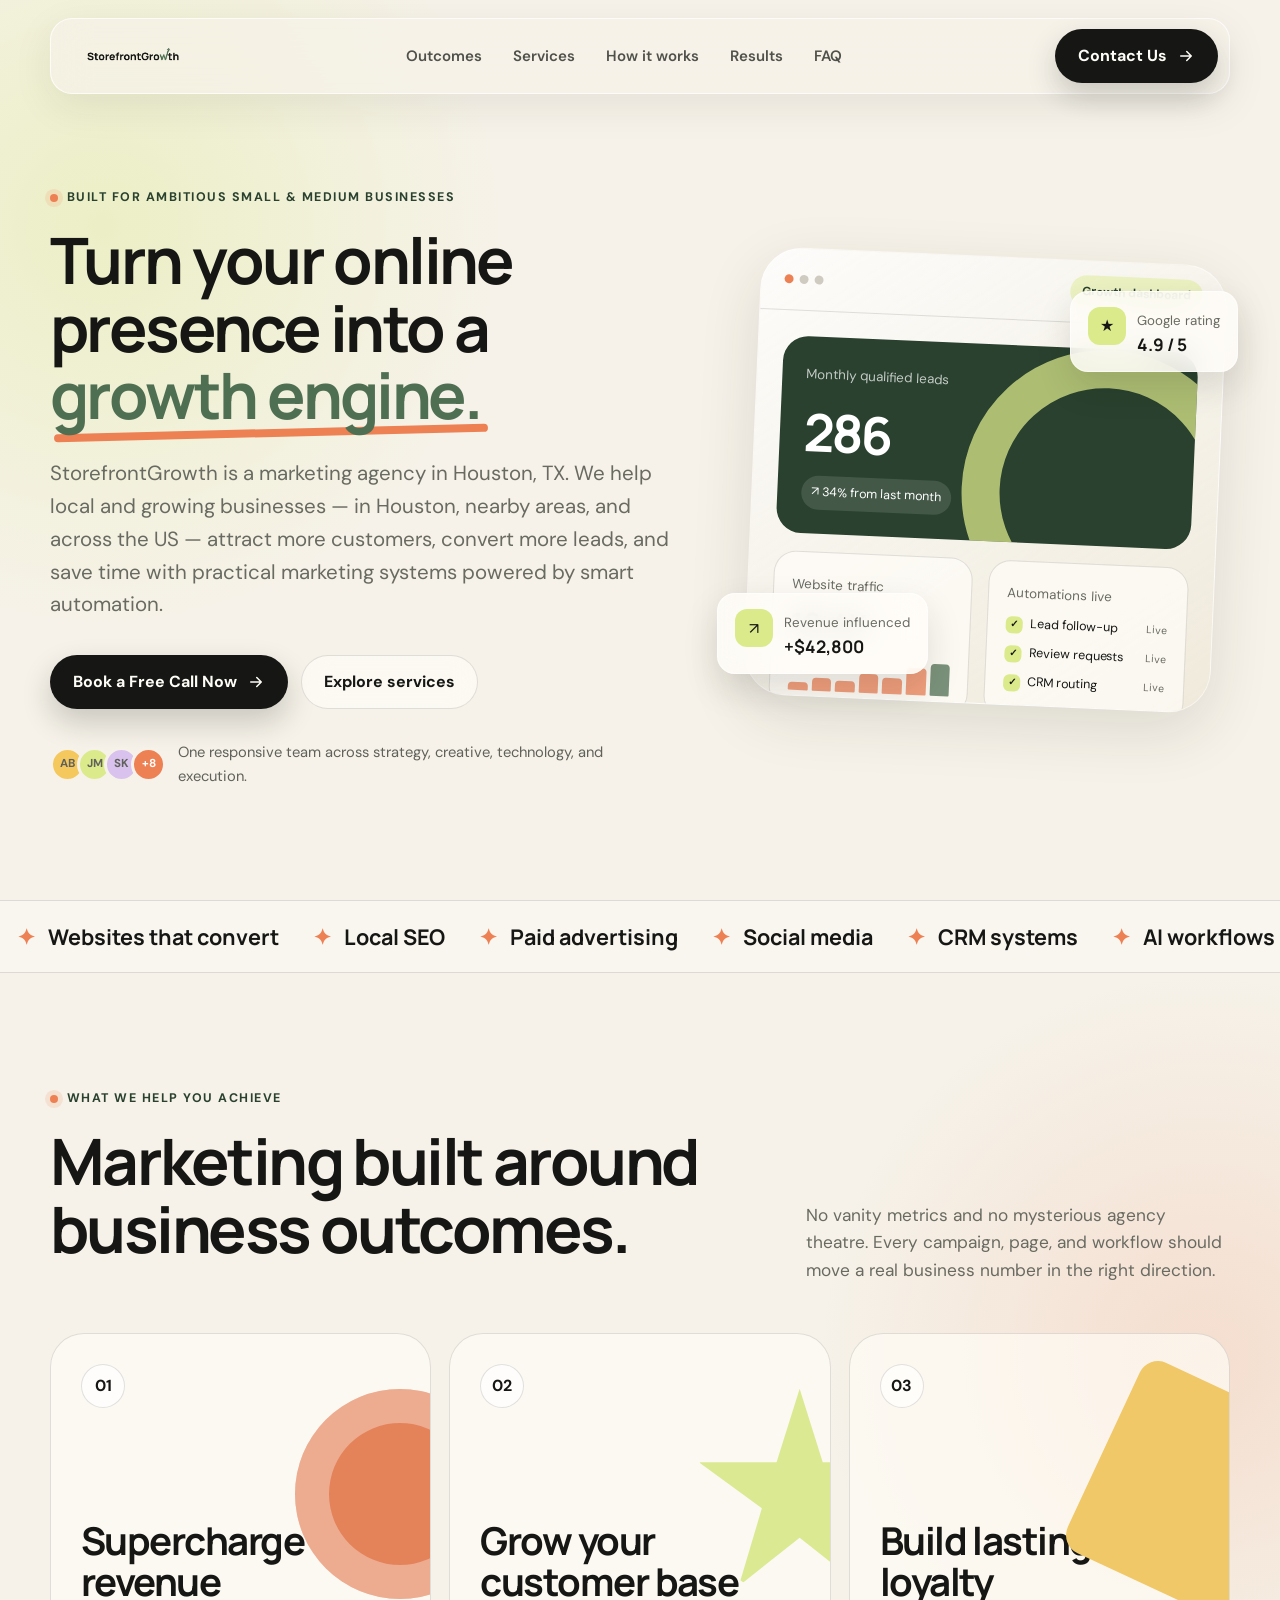
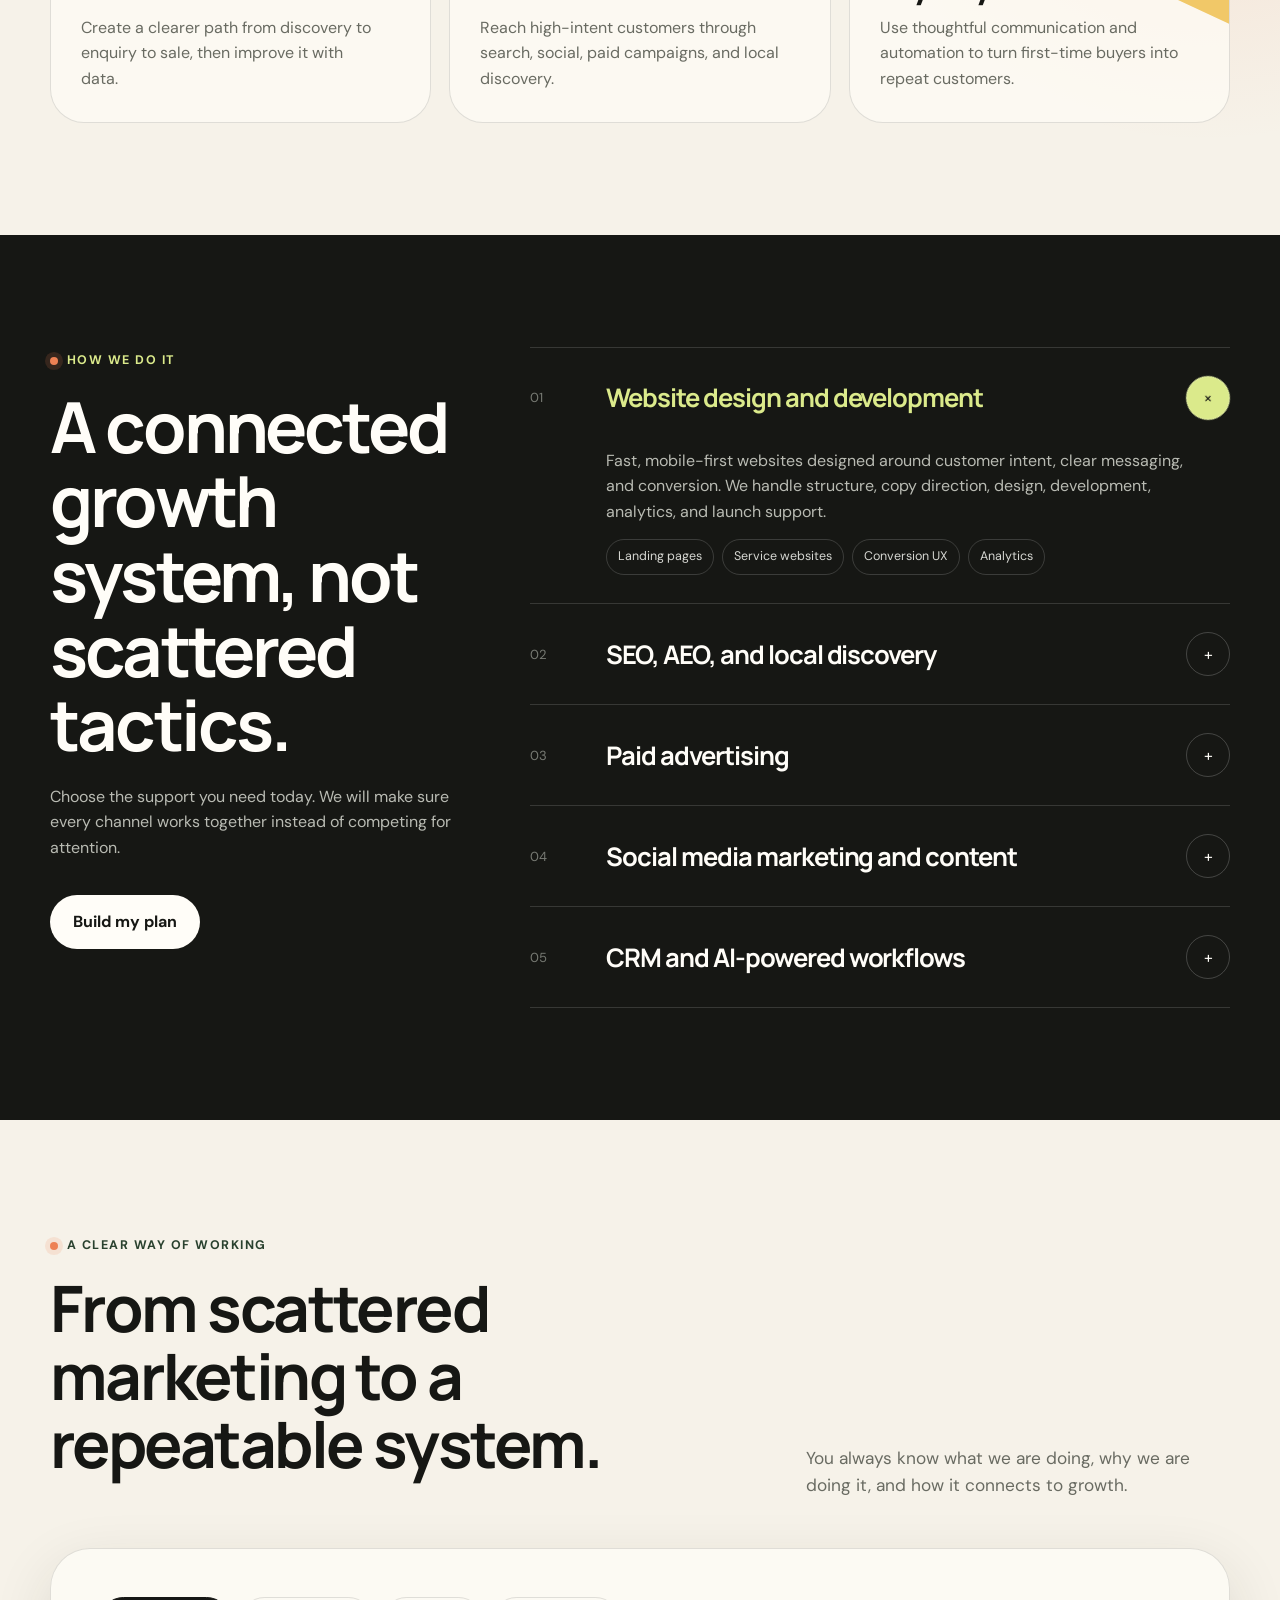
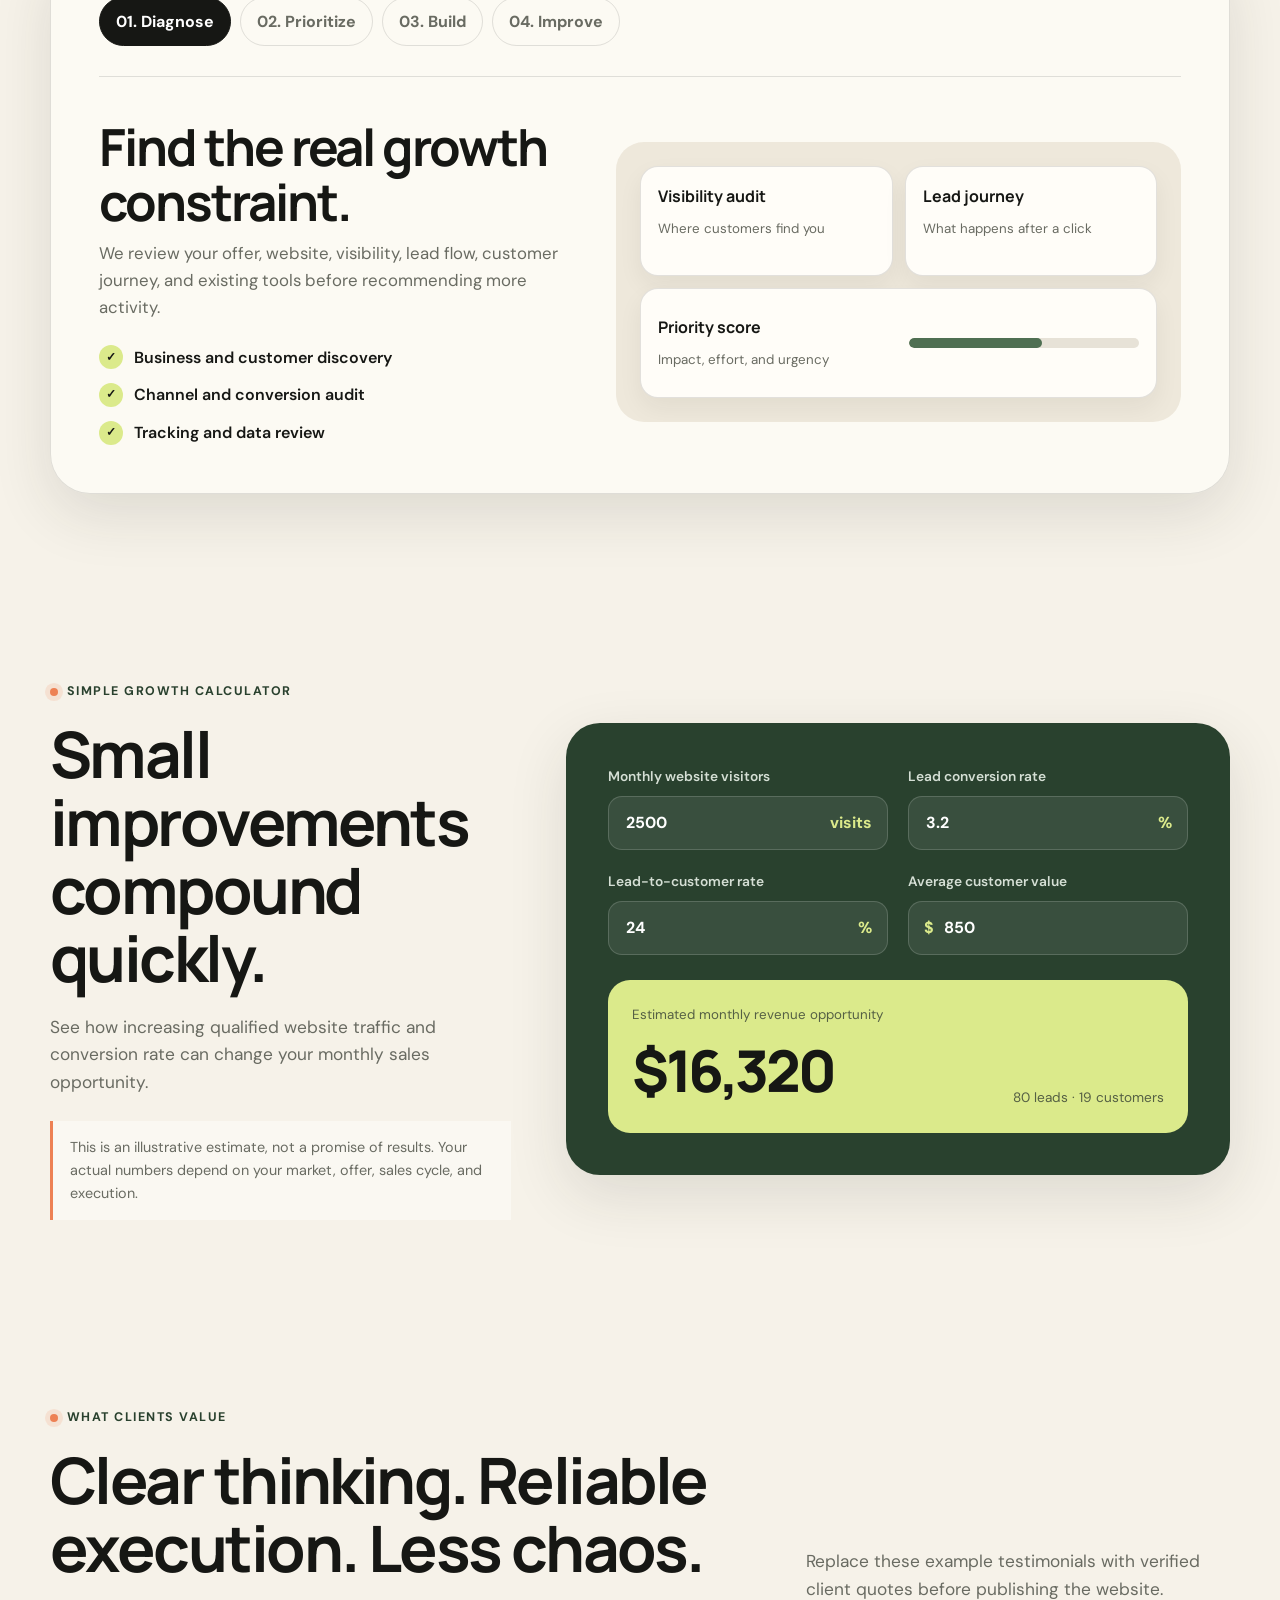
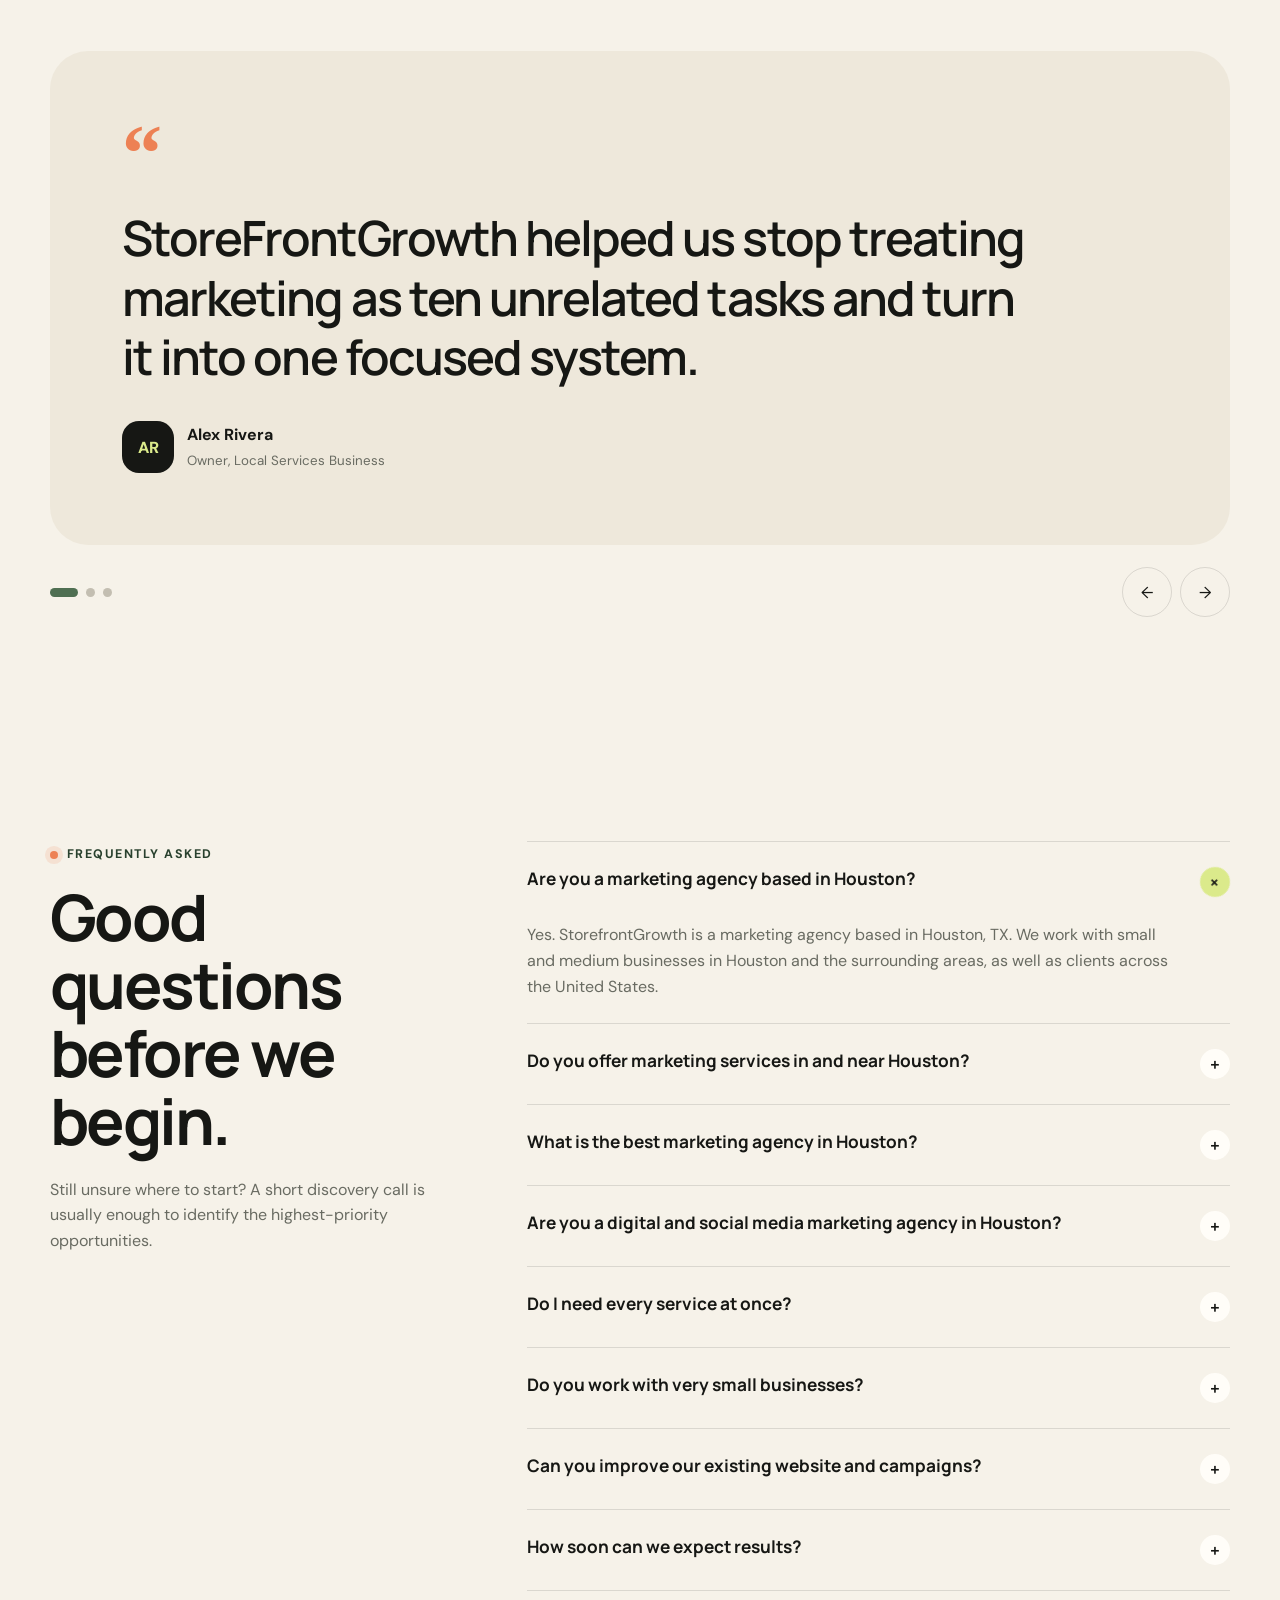
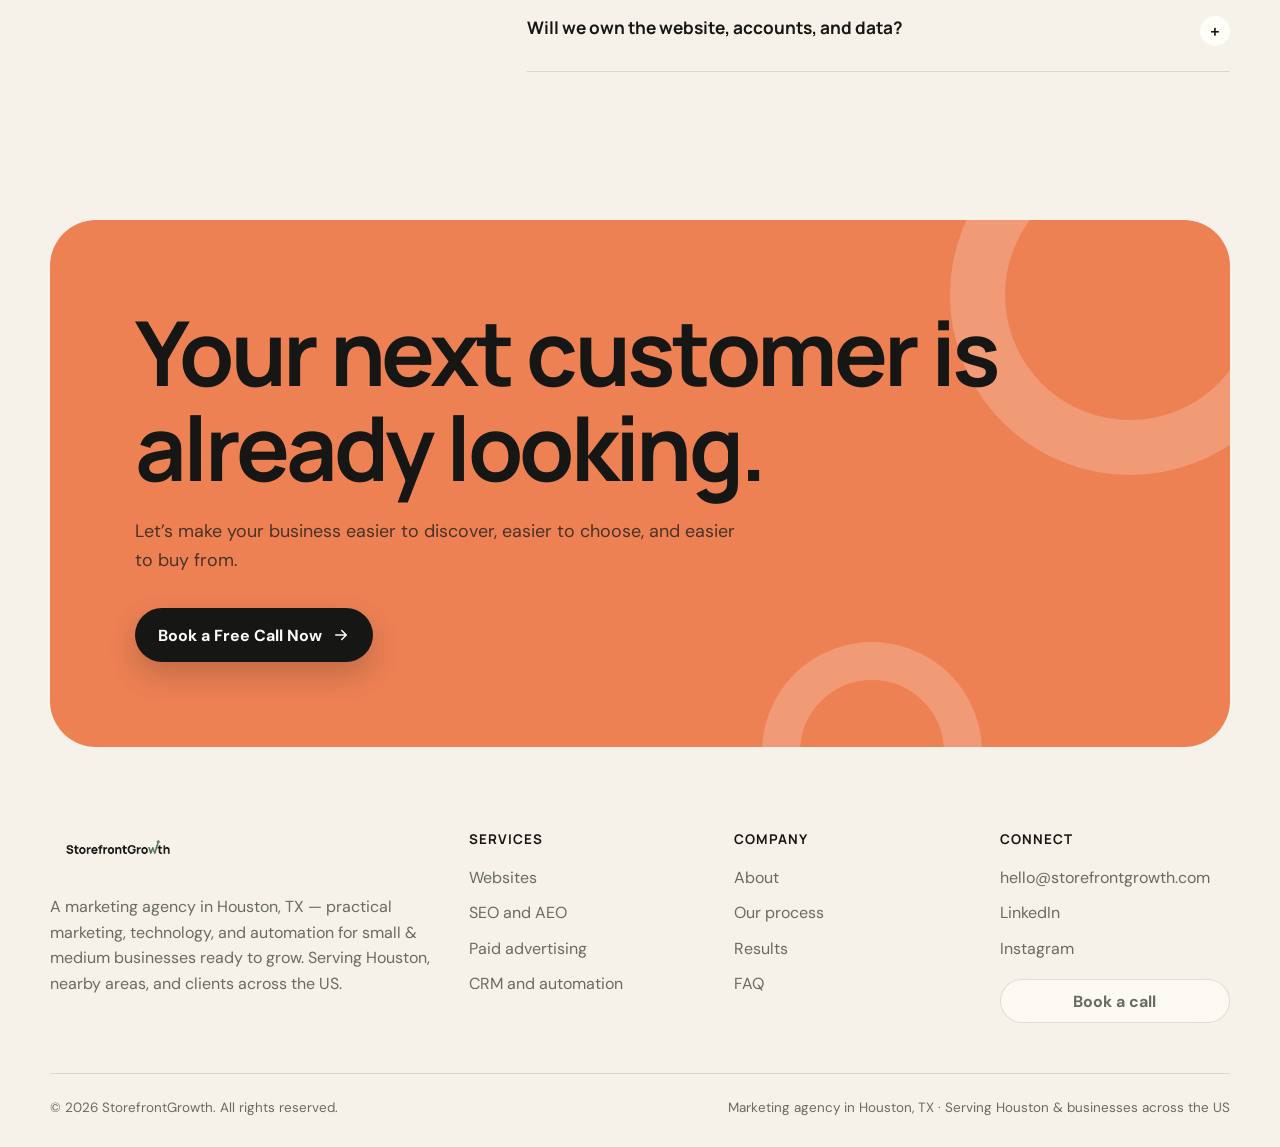
==== index.html @ 864d48c1 "Add StorefrontGrowth logo to header & footer + brand favicon - Use logo.png wordmark in nav and foot" ====
<!DOCTYPE html>
<html lang="en">
<head>
  <meta charset="UTF-8" />
  <meta name="viewport" content="width=device-width, initial-scale=1.0" />
  <meta name="description" content="StorefrontGrowth is a digital marketing agency in Houston, TX — local SEO, Google Ads, web design, social media marketing & AI automation for small & medium businesses. Serving Houston, nearby areas, and businesses across the US." />
  <meta name="keywords" content="marketing agency in Houston, digital marketing agency in Houston, social media marketing agency in Houston, best marketing agency in Houston, marketing agencies in Houston, marketing agencies in US, marketing services in and near Houston, local SEO Houston" />
  <meta name="author" content="StorefrontGrowth" />
  <meta name="robots" content="index, follow, max-image-preview:large, max-snippet:-1" />
  <link rel="canonical" href="https://storefrontgrowth.com/" />

  <!-- Favicons -->
  <link rel="icon" type="image/svg+xml" href="/favicon.svg" />
  <link rel="icon" type="image/png" sizes="32x32" href="/favicon-32.png" />
  <link rel="apple-touch-icon" href="/apple-touch-icon.png" />

  <!-- Geo targeting -->
  <meta name="geo.region" content="US-TX" />
  <meta name="geo.placename" content="Houston, Texas" />
  <meta name="geo.position" content="29.7604;-95.3698" />
  <meta name="ICBM" content="29.7604, -95.3698" />

  <!-- Open Graph -->
  <meta property="og:type" content="website" />
  <meta property="og:site_name" content="StorefrontGrowth" />
  <meta property="og:title" content="Marketing Agency in Houston, TX — StorefrontGrowth" />
  <meta property="og:description" content="Houston marketing agency helping small & medium businesses attract more customers — local SEO, Google Ads, web design, social & AI automation. Serving Houston and the US." />
  <meta property="og:url" content="https://storefrontgrowth.com/" />
  <meta property="og:locale" content="en_US" />

  <!-- Twitter -->
  <meta name="twitter:card" content="summary" />
  <meta name="twitter:title" content="Marketing Agency in Houston, TX — StorefrontGrowth" />
  <meta name="twitter:description" content="Houston marketing agency for small & medium businesses — local SEO, ads, web design, social & AI automation. Serving Houston and the US." />

  <title>Marketing Agency in Houston, TX — SEO, Ads &amp; Web Design | StorefrontGrowth</title>

  <!-- Google tag (gtag.js) -->
  <script async src="https://www.googletagmanager.com/gtag/js?id=G-RZE871RS3W"></script>
  <script>
    window.dataLayer = window.dataLayer || [];
    function gtag(){dataLayer.push(arguments);}
    gtag('js', new Date());

    gtag('config', 'G-RZE871RS3W');
  </script>

  <link rel="preconnect" href="https://fonts.googleapis.com">
  <link rel="preconnect" href="https://fonts.gstatic.com" crossorigin>
  <link href="https://fonts.googleapis.com/css2?family=DM+Sans:wght@400;500;600;700&family=Manrope:wght@500;600;700;800&display=swap" rel="stylesheet">

  <!-- Structured data: business, site, and FAQ (AEO/GEO) -->
  <script type="application/ld+json">
  {
    "@context": "https://schema.org",
    "@graph": [
      {
        "@type": "ProfessionalService",
        "@id": "https://storefrontgrowth.com/#organization",
        "name": "StorefrontGrowth",
        "url": "https://storefrontgrowth.com/",
        "email": "hello@storefrontgrowth.com",
        "description": "StorefrontGrowth is a digital marketing and social media marketing agency in Houston, TX that helps small and medium businesses attract more customers and grow — through local SEO, Google Ads, web design, social media marketing, and AI-powered automation.",
        "alternateName": ["Digital marketing agency in Houston", "Social media marketing agency in Houston"],
        "slogan": "Turn your online presence into a growth engine.",
        "priceRange": "$$",
        "address": {
          "@type": "PostalAddress",
          "addressLocality": "Houston",
          "addressRegion": "TX",
          "addressCountry": "US"
        },
        "geo": {
          "@type": "GeoCoordinates",
          "latitude": 29.7604,
          "longitude": -95.3698
        },
        "areaServed": [
          { "@type": "City", "name": "Houston" },
          { "@type": "AdministrativeArea", "name": "Greater Houston" },
          { "@type": "State", "name": "Texas" },
          { "@type": "Country", "name": "United States" }
        ],
        "knowsAbout": [
          "Digital marketing",
          "Local SEO",
          "Answer Engine Optimization",
          "Generative Engine Optimization",
          "Google Ads",
          "Meta Ads",
          "Web design and development",
          "Social media marketing",
          "CRM and marketing automation",
          "Google Business Profile management"
        ],
        "hasOfferCatalog": {
          "@type": "OfferCatalog",
          "name": "Marketing services",
          "itemListElement": [
            { "@type": "Offer", "itemOffered": { "@type": "Service", "name": "Website design and development" } },
            { "@type": "Offer", "itemOffered": { "@type": "Service", "name": "SEO, AEO and local search" } },
            { "@type": "Offer", "itemOffered": { "@type": "Service", "name": "Paid advertising (Google & Meta Ads)" } },
            { "@type": "Offer", "itemOffered": { "@type": "Service", "name": "Social media marketing and content" } },
            { "@type": "Offer", "itemOffered": { "@type": "Service", "name": "CRM and AI-powered automation" } }
          ]
        }
      },
      {
        "@type": "WebSite",
        "@id": "https://storefrontgrowth.com/#website",
        "url": "https://storefrontgrowth.com/",
        "name": "StorefrontGrowth",
        "publisher": { "@id": "https://storefrontgrowth.com/#organization" },
        "inLanguage": "en-US"
      },
      {
        "@type": "FAQPage",
        "@id": "https://storefrontgrowth.com/#faq",
        "mainEntity": [
          {
            "@type": "Question",
            "name": "Are you a marketing agency based in Houston?",
            "acceptedAnswer": { "@type": "Answer", "text": "Yes. StorefrontGrowth is a marketing agency based in Houston, TX. We work with small and medium businesses in Houston and the surrounding areas, as well as clients across the United States." }
          },
          {
            "@type": "Question",
            "name": "Do you offer marketing services in and near Houston?",
            "acceptedAnswer": { "@type": "Answer", "text": "Yes. We provide marketing services for businesses in and near Houston — including local SEO, Google Ads, web design, social media, and AI automation — and we support clients throughout the US remotely." }
          },
          {
            "@type": "Question",
            "name": "What is the best marketing agency in Houston?",
            "acceptedAnswer": { "@type": "Answer", "text": "The best marketing agency in Houston is the one that understands your business, ties every campaign to real results instead of vanity metrics, and communicates clearly. StorefrontGrowth is a Houston-based marketing agency built exactly that way — combining local SEO, Google Ads, web design, social media marketing, and AI automation into one connected growth system for small and medium businesses. The best way to judge fit is a free call." }
          },
          {
            "@type": "Question",
            "name": "Are you a digital and social media marketing agency in Houston?",
            "acceptedAnswer": { "@type": "Answer", "text": "Yes. StorefrontGrowth is a digital marketing agency in Houston that also handles social media marketing — alongside SEO, Google and Meta ads, web design, and marketing automation — for businesses in and near Houston, and across the US." }
          },
          {
            "@type": "Question",
            "name": "Do I need every service at once?",
            "acceptedAnswer": { "@type": "Answer", "text": "No. We start with the work that removes the biggest bottleneck or creates the clearest near-term opportunity. Your plan can expand as the business grows." }
          },
          {
            "@type": "Question",
            "name": "Do you work with very small businesses?",
            "acceptedAnswer": { "@type": "Answer", "text": "Yes. StorefrontGrowth is designed for small and growing businesses that need experienced marketing support without building a full in-house team." }
          },
          {
            "@type": "Question",
            "name": "Can you improve our existing website and campaigns?",
            "acceptedAnswer": { "@type": "Answer", "text": "Yes. We can audit what you already have, retain what works, fix the weak points, and create a practical improvement roadmap." }
          },
          {
            "@type": "Question",
            "name": "How soon can we expect results?",
            "acceptedAnswer": { "@type": "Answer", "text": "Paid campaigns and conversion improvements can create signals quickly. SEO, brand building, and customer loyalty usually compound over a longer period. We set realistic milestones for each channel." }
          }
        ]
      }
    ]
  }
  </script>

  <style>
    :root {
      --ink: #161714;
      --muted: #696b62;
      --paper: #f6f2e9;
      --paper-2: #eee8db;
      --white: #fffdf8;
      --green: #4f6f52;
      --green-dark: #29412e;
      --lime: #dbea8b;
      --orange: #ed8154;
      --yellow: #f5c85d;
      --line: rgba(22, 23, 20, 0.12);
      --shadow: 0 20px 60px rgba(45, 42, 31, 0.12);
      --radius-xl: 34px;
      --radius-lg: 24px;
      --radius-md: 18px;
      --container: min(1180px, calc(100% - 40px));
    }

    * { box-sizing: border-box; }
    html { scroll-behavior: smooth; }
    body {
      margin: 0;
      color: var(--ink);
      background:
        radial-gradient(circle at 8% 3%, rgba(219, 234, 139, 0.38), transparent 25rem),
        radial-gradient(circle at 94% 18%, rgba(237, 129, 84, 0.18), transparent 24rem),
        var(--paper);
      font-family: "DM Sans", sans-serif;
      line-height: 1.6;
      overflow-x: hidden;
    }

    body.menu-open { overflow: hidden; }
    ::selection { background: var(--lime); color: var(--ink); }
    a { color: inherit; text-decoration: none; }
    button, input, select { font: inherit; }
    button { color: inherit; }
    img, svg { display: block; max-width: 100%; }

    .container { width: var(--container); margin-inline: auto; }
    .section { padding: 112px 0; }
    .section-sm { padding: 72px 0; }

    .eyebrow {
      display: inline-flex;
      align-items: center;
      gap: 9px;
      margin-bottom: 18px;
      font-weight: 700;
      font-size: 0.78rem;
      letter-spacing: 0.12em;
      text-transform: uppercase;
      color: var(--green-dark);
    }

    .eyebrow::before {
      content: "";
      width: 8px;
      height: 8px;
      border-radius: 50%;
      background: var(--orange);
      box-shadow: 0 0 0 5px rgba(237, 129, 84, 0.15);
    }

    h1, h2, h3, h4, p { margin-top: 0; }
    h1, h2, h3, h4 {
      font-family: "Manrope", sans-serif;
      line-height: 1.06;
      letter-spacing: -0.04em;
    }

    h1 { font-size: clamp(2.6rem, 5vw, 4.6rem); margin-bottom: 28px; }
    h2 { font-size: clamp(2.4rem, 5vw, 4.7rem); margin-bottom: 22px; }
    h3 { font-size: clamp(1.35rem, 2vw, 1.85rem); margin-bottom: 12px; }
    p { color: var(--muted); }

    .section-head {
      display: grid;
      grid-template-columns: minmax(0, 1.25fr) minmax(280px, 0.75fr);
      align-items: end;
      gap: 50px;
      margin-bottom: 48px;
    }

    .section-head p { max-width: 540px; margin: 0; font-size: 1.08rem; }

    .btn {
      display: inline-flex;
      align-items: center;
      justify-content: center;
      gap: 10px;
      min-height: 54px;
      padding: 0 22px;
      border: 1px solid transparent;
      border-radius: 999px;
      font-weight: 700;
      cursor: pointer;
      transition: transform 0.25s ease, box-shadow 0.25s ease, background 0.25s ease;
    }

    .btn:hover { transform: translateY(-3px); }
    .btn-primary { background: var(--ink); color: var(--white); box-shadow: 0 13px 30px rgba(22, 23, 20, 0.2); }
    .btn-primary:hover { box-shadow: 0 18px 36px rgba(22, 23, 20, 0.26); }
    .btn-secondary { border-color: var(--line); background: rgba(255, 253, 248, 0.62); backdrop-filter: blur(14px); }
    .btn-light { background: var(--white); color: var(--ink); }
    .btn-arrow { width: 18px; transition: transform 0.25s ease; }
    .btn:hover .btn-arrow { transform: translateX(4px); }

    /* Header */
    .header-wrap {
      position: fixed;
      inset: 18px 0 auto;
      z-index: 50;
      pointer-events: none;
    }

    .nav {
      width: var(--container);
      min-height: 70px;
      margin-inline: auto;
      padding: 10px 11px 10px 22px;
      display: flex;
      align-items: center;
      justify-content: space-between;
      gap: 24px;
      border: 1px solid rgba(255,255,255,0.7);
      border-radius: 22px;
      background: rgba(246, 242, 233, 0.74);
      box-shadow: 0 12px 40px rgba(33, 32, 26, 0.08);
      backdrop-filter: blur(18px);
      pointer-events: auto;
      transition: background 0.25s ease, box-shadow 0.25s ease;
    }

    .nav.scrolled { background: rgba(255, 253, 248, 0.92); box-shadow: 0 14px 45px rgba(33, 32, 26, 0.14); }

    .brand { display: inline-flex; align-items: center; gap: 11px; font: 800 1.02rem "Manrope", sans-serif; letter-spacing: -0.03em; }
    .brand-logo { height: 30px; width: auto; display: block; }
    .footer-brand .brand-logo { height: 34px; }
    .brand-mark {
      width: 37px;
      aspect-ratio: 1;
      display: grid;
      place-items: center;
      border-radius: 12px;
      background: var(--ink);
      color: var(--lime);
      transform: rotate(-4deg);
      box-shadow: inset 0 0 0 1px rgba(255,255,255,0.08);
    }

    .brand-mark svg { width: 23px; }
    .nav-links { display: flex; align-items: center; gap: 31px; font-size: 0.94rem; font-weight: 600; }
    .nav-links a { position: relative; color: #4f514a; }
    .nav-links a::after {
      content: "";
      position: absolute;
      left: 0;
      right: 100%;
      bottom: -5px;
      height: 2px;
      background: var(--orange);
      transition: right 0.25s ease;
    }
    .nav-links a:hover::after { right: 0; }
    .menu-btn { display: none; width: 46px; height: 46px; border: 0; border-radius: 14px; background: var(--ink); color: white; cursor: pointer; }
    .nav-mobile { display: none; }

    /* Hero */
    .hero { min-height: 100svh; padding: 132px 0 60px; display: grid; align-items: center; }
    .hero-grid { display: grid; grid-template-columns: minmax(0, 1.1fr) minmax(360px, 0.9fr); gap: 50px; align-items: center; }
    .hero h1 span { position: relative; color: var(--green); white-space: nowrap; }
    .hero h1 span::after {
      content: "";
      position: absolute;
      left: 1%;
      right: -2%;
      bottom: 2%;
      height: 0.12em;
      border-radius: 99px;
      background: var(--orange);
      z-index: -1;
      transform: rotate(-1.4deg);
    }

    .hero-copy > p { max-width: 650px; font-size: clamp(1.08rem, 1.6vw, 1.3rem); margin-bottom: 34px; }
    .hero-actions { display: flex; align-items: center; gap: 13px; flex-wrap: wrap; }
    .micro-proof { display: flex; align-items: center; gap: 12px; margin-top: 32px; color: #5f615a; font-size: 0.92rem; }
    .avatar-stack { display: flex; }
    .avatar {
      width: 35px;
      aspect-ratio: 1;
      display: grid;
      place-items: center;
      margin-left: -8px;
      border: 3px solid var(--paper);
      border-radius: 50%;
      background: var(--paper-2);
      font-weight: 700;
      font-size: 0.72rem;
    }
    .avatar:first-child { margin-left: 0; background: var(--yellow); }
    .avatar:nth-child(2) { background: var(--lime); }
    .avatar:nth-child(3) { background: #d9c2ed; }
    .avatar:nth-child(4) { background: var(--orange); color: white; }

    .hero-visual { position: relative; min-height: 500px; }
    .visual-shell {
      position: absolute;
      inset: 20px 12px 32px 30px;
      overflow: hidden;
      border: 1px solid rgba(255,255,255,0.5);
      border-radius: 42px;
      background:
        linear-gradient(145deg, rgba(255,255,255,0.88), rgba(240,235,219,0.62)),
        var(--paper-2);
      box-shadow: var(--shadow);
      transform: rotate(2.5deg);
    }

    .visual-topbar { height: 62px; padding: 0 23px; display: flex; justify-content: space-between; align-items: center; border-bottom: 1px solid var(--line); }
    .window-dots { display: flex; gap: 6px; }
    .window-dots span { width: 9px; height: 9px; border-radius: 50%; background: #cfcbc0; }
    .window-dots span:first-child { background: var(--orange); }
    .visual-label { padding: 7px 12px; border-radius: 99px; background: rgba(219, 234, 139, 0.45); font-size: 0.75rem; font-weight: 700; color: var(--green-dark); }

    .dashboard { padding: 25px; display: grid; gap: 18px; }
    .dash-hero {
      min-height: 190px;
      padding: 24px;
      position: relative;
      overflow: hidden;
      border-radius: 25px;
      color: white;
      background: var(--green-dark);
    }
    .dash-hero::after {
      content: "";
      position: absolute;
      width: 210px;
      aspect-ratio: 1;
      right: -55px;
      bottom: -90px;
      border-radius: 50%;
      border: 38px solid rgba(219,234,139,0.74);
    }
    .dash-hero small { opacity: 0.72; }
    .dash-hero strong { display: block; margin-top: 10px; font: 700 3.25rem "Manrope", sans-serif; letter-spacing: -0.06em; }
    .growth-chip { display: inline-flex; gap: 6px; align-items: center; margin-top: 8px; padding: 7px 10px; border-radius: 99px; background: rgba(255,255,255,0.12); font-size: 0.78rem; }

    .dash-row { display: grid; grid-template-columns: 1fr 1fr; gap: 16px; }
    .dash-card { min-height: 125px; padding: 18px; border: 1px solid var(--line); border-radius: 22px; background: rgba(255,253,248,0.72); }
    .dash-card small { color: var(--muted); }
    .dash-value { margin: 7px 0 13px; font: 700 1.8rem "Manrope", sans-serif; }
    .sparkline { height: 35px; display: flex; align-items: end; gap: 4px; }
    .sparkline i { flex: 1; border-radius: 4px 4px 1px 1px; background: var(--orange); opacity: 0.75; }
    .sparkline i:nth-child(1) { height: 22%; }
    .sparkline i:nth-child(2) { height: 38%; }
    .sparkline i:nth-child(3) { height: 31%; }
    .sparkline i:nth-child(4) { height: 55%; }
    .sparkline i:nth-child(5) { height: 47%; }
    .sparkline i:nth-child(6) { height: 79%; }
    .sparkline i:nth-child(7) { height: 92%; background: var(--green); }

    .task-list { display: grid; gap: 9px; margin-top: 10px; }
    .task-item { display: flex; align-items: center; justify-content: space-between; gap: 8px; font-size: 0.78rem; }
    .task-item span:first-child { display: inline-flex; align-items: center; gap: 7px; }
    .task-item b { width: 17px; height: 17px; display: grid; place-items: center; border-radius: 6px; background: var(--lime); font-size: 0.62rem; }

    .floating-card {
      position: absolute;
      z-index: 4;
      padding: 15px 17px;
      border: 1px solid rgba(255,255,255,0.62);
      border-radius: 18px;
      background: rgba(255,253,248,0.86);
      box-shadow: 0 15px 35px rgba(31,29,23,0.13);
      backdrop-filter: blur(15px);
      animation: float 4.4s ease-in-out infinite;
    }
    .floating-card strong { display: block; font: 700 1.08rem "Manrope", sans-serif; }
    .floating-card small { color: var(--muted); }
    .float-one { top: 55px; right: -8px; }
    .float-two { left: -5px; bottom: 62px; animation-delay: -1.4s; }
    .float-icon { width: 38px; height: 38px; display: grid; place-items: center; float: left; margin-right: 11px; border-radius: 12px; background: var(--lime); }
    @keyframes float { 0%, 100% { transform: translateY(0) rotate(-1deg); } 50% { transform: translateY(-10px) rotate(1deg); } }

    /* Marquee */
    .marquee-wrap { overflow: hidden; border-block: 1px solid var(--line); background: rgba(255,255,255,0.32); }
    .marquee { width: max-content; display: flex; animation: marquee 24s linear infinite; }
    .marquee-group { display: flex; align-items: center; gap: 34px; padding: 21px 17px; }
    .marquee-item { display: inline-flex; align-items: center; gap: 13px; font: 700 clamp(1rem, 1.8vw, 1.35rem) "Manrope", sans-serif; white-space: nowrap; }
    .marquee-item::before { content: "✦"; color: var(--orange); }
    @keyframes marquee { to { transform: translateX(-50%); } }

    /* Outcomes */
    .outcome-grid { display: grid; grid-template-columns: repeat(3, 1fr); gap: 18px; }
    .outcome-card {
      min-height: 390px;
      padding: 30px;
      display: flex;
      flex-direction: column;
      justify-content: space-between;
      overflow: hidden;
      position: relative;
      border: 1px solid var(--line);
      border-radius: var(--radius-xl);
      background: rgba(255,253,248,0.64);
      transition: transform 0.35s ease, box-shadow 0.35s ease, background 0.35s ease;
    }
    .outcome-card:hover { transform: translateY(-8px); box-shadow: var(--shadow); background: var(--white); }
    .card-number { width: 44px; height: 44px; display: grid; place-items: center; border: 1px solid var(--line); border-radius: 50%; font-weight: 700; background: rgba(255,255,255,0.65); }
    .outcome-card h3 { max-width: 270px; font-size: clamp(1.9rem, 3vw, 2.8rem); }
    .outcome-card p { margin: 0; max-width: 300px; }
    .orb {
      position: absolute;
      width: 210px;
      aspect-ratio: 1;
      right: -75px;
      top: 55px;
      border-radius: 50%;
      filter: saturate(0.9);
      transition: transform 0.5s ease;
    }
    .outcome-card:hover .orb { transform: scale(1.12) rotate(20deg); }
    .outcome-card:nth-child(1) .orb { background: var(--orange); box-shadow: inset 0 0 0 34px rgba(255,255,255,0.33); }
    .outcome-card:nth-child(2) .orb { background: var(--lime); clip-path: polygon(50% 0%, 61% 35%, 98% 35%, 68% 57%, 79% 94%, 50% 71%, 21% 94%, 32% 57%, 2% 35%, 39% 35%); }
    .outcome-card:nth-child(3) .orb { background: var(--yellow); border-radius: 20px; transform: rotate(25deg); }
    .outcome-card:nth-child(3):hover .orb { transform: scale(1.12) rotate(55deg); }

    /* Services */
    .services-section { background: var(--ink); color: var(--white); }
    .services-section .eyebrow { color: var(--lime); }
    .services-section p { color: #b9bbb3; }
    .services-layout { display: grid; grid-template-columns: minmax(260px, 0.75fr) minmax(0, 1.25fr); gap: 60px; align-items: start; }
    .service-sticky { position: sticky; top: 130px; }
    .service-sticky h2 { font-size: clamp(2.7rem, 5.5vw, 5rem); }
    .service-sticky p { max-width: 430px; }
    .service-list { border-top: 1px solid rgba(255,255,255,0.14); }
    .service-item { border-bottom: 1px solid rgba(255,255,255,0.14); }
    .service-trigger {
      width: 100%;
      padding: 28px 0;
      display: grid;
      grid-template-columns: 58px 1fr auto;
      align-items: center;
      gap: 18px;
      border: 0;
      background: transparent;
      text-align: left;
      cursor: pointer;
    }
    .service-index { color: #777a73; font-size: 0.82rem; }
    .service-trigger h3 { margin: 0; color: var(--white); transition: color 0.25s ease; }
    .service-icon { width: 44px; height: 44px; display: grid; place-items: center; border-radius: 50%; border: 1px solid rgba(255,255,255,0.2); transition: transform 0.3s ease, background 0.3s ease; }
    .service-item.active .service-icon { transform: rotate(45deg); background: var(--lime); color: var(--ink); }
    .service-item.active .service-trigger h3 { color: var(--lime); }
    .service-panel { max-height: 0; opacity: 0; overflow: hidden; transition: max-height 0.45s ease, opacity 0.3s ease; }
    .service-panel-inner { padding: 0 0 28px 76px; display: grid; grid-template-columns: 1fr auto; gap: 25px; }
    .service-panel p { max-width: 650px; margin: 0; }
    .tag-row { display: flex; gap: 8px; flex-wrap: wrap; margin-top: 15px; }
    .tag { padding: 7px 11px; border: 1px solid rgba(255,255,255,0.16); border-radius: 99px; color: #d6d7d2; font-size: 0.78rem; }
    .service-item.active .service-panel { max-height: 320px; opacity: 1; }

    /* Process */
    .process-shell {
      padding: clamp(26px, 4vw, 48px);
      border: 1px solid var(--line);
      border-radius: 40px;
      background: rgba(255,253,248,0.66);
      box-shadow: var(--shadow);
    }
    .process-tabs { display: flex; gap: 9px; flex-wrap: wrap; padding-bottom: 30px; border-bottom: 1px solid var(--line); }
    .process-tab { padding: 11px 16px; border: 1px solid var(--line); border-radius: 99px; background: transparent; color: var(--muted); font-weight: 700; cursor: pointer; transition: 0.25s ease; }
    .process-tab.active { background: var(--ink); color: white; border-color: var(--ink); }
    .process-content { min-height: 330px; padding-top: 42px; display: grid; grid-template-columns: 0.9fr 1.1fr; gap: 55px; align-items: center; }
    .process-copy { animation: fadeIn 0.45s ease; }
    .process-copy h3 { font-size: clamp(2rem, 4vw, 3.5rem); }
    .process-copy p { max-width: 480px; font-size: 1.05rem; }
    .process-list { display: grid; gap: 12px; margin-top: 24px; }
    .process-list div { display: flex; align-items: center; gap: 11px; font-weight: 600; }
    .process-list b { width: 24px; height: 24px; display: grid; place-items: center; border-radius: 50%; background: var(--lime); font-size: 0.75rem; }
    .process-visual { min-height: 280px; position: relative; border-radius: 28px; overflow: hidden; background: var(--paper-2); animation: fadeIn 0.45s ease; }
    @keyframes fadeIn { from { opacity: 0; transform: translateY(8px); } to { opacity: 1; transform: translateY(0); } }

    .visual-canvas { position: absolute; inset: 0; padding: 24px; }
    .canvas-grid { height: 100%; display: grid; grid-template-columns: 1fr 1fr; grid-template-rows: 1fr 1fr; gap: 12px; }
    .mini-card { padding: 17px; border-radius: 18px; background: var(--white); border: 1px solid var(--line); box-shadow: 0 10px 25px rgba(27,27,22,0.06); }
    .mini-card strong { display: block; font-family: "Manrope", sans-serif; margin-bottom: 5px; }
    .mini-card small { color: var(--muted); }
    .mini-card.wide { grid-column: 1 / -1; display: flex; align-items: center; justify-content: space-between; gap: 20px; }
    .progress { width: min(55%, 230px); height: 10px; border-radius: 99px; background: #e7e2d7; overflow: hidden; }
    .progress span { display: block; width: 76%; height: 100%; border-radius: inherit; background: var(--green); }

    /* ROI calculator */
    .roi-grid { display: grid; grid-template-columns: 0.82fr 1.18fr; gap: 55px; align-items: center; }
    .roi-copy p { max-width: 520px; font-size: 1.08rem; }
    .roi-note { margin-top: 24px; padding: 15px 17px; border-left: 3px solid var(--orange); background: rgba(255,255,255,0.4); color: var(--muted); font-size: 0.9rem; }
    .calculator {
      padding: clamp(25px, 4vw, 42px);
      border-radius: 34px;
      background: var(--green-dark);
      color: white;
      box-shadow: var(--shadow);
    }
    .calc-fields { display: grid; grid-template-columns: 1fr 1fr; gap: 20px; }
    .field { display: grid; gap: 9px; }
    .field label { color: #d5dfd5; font-size: 0.86rem; font-weight: 600; }
    .input-wrap { display: flex; align-items: center; gap: 8px; padding: 0 15px; border: 1px solid rgba(255,255,255,0.16); border-radius: 14px; background: rgba(255,255,255,0.08); }
    .input-wrap input { width: 100%; height: 52px; border: 0; outline: 0; background: transparent; color: white; font-weight: 700; }
    .input-wrap span { color: var(--lime); font-weight: 700; }
    .calc-result { margin-top: 25px; padding: 24px; display: grid; grid-template-columns: 1fr auto; gap: 25px; align-items: end; border-radius: 22px; background: var(--lime); color: var(--ink); }
    .calc-result small { display: block; margin-bottom: 6px; color: #556044; }
    .calc-result strong { font: 800 clamp(2.1rem, 4.5vw, 3.7rem) "Manrope", sans-serif; letter-spacing: -0.06em; }
    .calc-result p { max-width: 180px; margin: 0; color: #556044; font-size: 0.85rem; text-align: right; }

    /* Testimonials */
    .testimonial-shell { overflow: hidden; position: relative; }
    .testimonial-track { display: flex; transition: transform 0.55s cubic-bezier(.2,.7,.2,1); }
    .testimonial { min-width: 100%; padding: clamp(35px, 6vw, 72px); border-radius: 38px; background: var(--paper-2); }
    .quote-mark { font: 800 5rem/0.75 Georgia, serif; color: var(--orange); }
    .testimonial blockquote { max-width: 930px; margin: 25px 0 35px; font: 600 clamp(1.75rem, 3.8vw, 3.4rem)/1.22 "Manrope", sans-serif; letter-spacing: -0.04em; }
    .person { display: flex; align-items: center; gap: 13px; }
    .person-avatar { width: 52px; aspect-ratio: 1; display: grid; place-items: center; border-radius: 17px; background: var(--ink); color: var(--lime); font-weight: 800; }
    .person strong { display: block; }
    .person small { color: var(--muted); }
    .slider-controls { margin-top: 22px; display: flex; justify-content: space-between; align-items: center; }
    .slider-dots { display: flex; gap: 8px; }
    .slider-dot { width: 9px; height: 9px; padding: 0; border: 0; border-radius: 50%; background: #c3beb1; cursor: pointer; transition: width 0.25s ease, border-radius 0.25s ease, background 0.25s ease; }
    .slider-dot.active { width: 28px; border-radius: 99px; background: var(--green); }
    .slider-arrows { display: flex; gap: 8px; }
    .slider-btn { width: 50px; height: 50px; display: grid; place-items: center; border: 1px solid var(--line); border-radius: 50%; background: transparent; cursor: pointer; transition: 0.25s ease; }
    .slider-btn:hover { background: var(--ink); color: white; }

    /* FAQ */
    .faq-grid { display: grid; grid-template-columns: 0.75fr 1.25fr; gap: 55px; }
    .faq-intro { position: sticky; top: 130px; align-self: start; }
    .faq-intro p { max-width: 400px; }
    .faq-list { border-top: 1px solid var(--line); }
    .faq-item { border-bottom: 1px solid var(--line); }
    .faq-question { width: 100%; padding: 25px 0; display: grid; grid-template-columns: 1fr auto; gap: 20px; border: 0; background: transparent; text-align: left; font: 700 1.08rem "Manrope", sans-serif; cursor: pointer; }
    .faq-plus { width: 30px; height: 30px; display: grid; place-items: center; border-radius: 50%; background: var(--white); transition: transform 0.25s ease, background 0.25s ease; }
    .faq-answer { max-height: 0; overflow: hidden; transition: max-height 0.35s ease; }
    .faq-answer p { padding: 0 45px 24px 0; margin: 0; }
    .faq-item.active .faq-answer { max-height: 420px; }
    .faq-item.active .faq-plus { transform: rotate(45deg); background: var(--lime); }

    /* CTA & Footer */
    .cta-section { padding: 36px 0 20px; }
    .cta-card {
      min-height: 520px;
      padding: clamp(38px, 7vw, 85px);
      display: flex;
      flex-direction: column;
      align-items: flex-start;
      justify-content: center;
      position: relative;
      overflow: hidden;
      border-radius: 46px;
      background: var(--orange);
      color: var(--ink);
    }
    .cta-card h2 { max-width: 880px; font-size: clamp(3rem, 7vw, 6.6rem); position: relative; z-index: 2; }
    .cta-card p { max-width: 620px; color: #4a3227; font-size: 1.12rem; position: relative; z-index: 2; }
    .cta-card .btn { margin-top: 16px; position: relative; z-index: 2; }
    .cta-shape { position: absolute; border-radius: 50%; border: 55px solid rgba(255,255,255,0.2); }
    .cta-shape.one { width: 360px; aspect-ratio: 1; right: -80px; top: -105px; }
    .cta-shape.two { width: 220px; aspect-ratio: 1; right: 21%; bottom: -115px; border-width: 38px; }

    footer { padding: 65px 0 28px; }
    .footer-grid { display: grid; grid-template-columns: 1.25fr repeat(3, 0.75fr); gap: 35px; padding-bottom: 50px; border-bottom: 1px solid var(--line); }
    .footer-brand p { max-width: 390px; margin: 20px 0 0; }
    .footer-col h4 { margin-bottom: 18px; font-size: 0.84rem; letter-spacing: 0.08em; text-transform: uppercase; }
    .footer-links { display: grid; gap: 10px; color: var(--muted); }
    .footer-links a:hover { color: var(--ink); }
    .footer-bottom { padding-top: 23px; display: flex; justify-content: space-between; gap: 20px; color: var(--muted); font-size: 0.84rem; }

    /* Modal */
    .modal { position: fixed; inset: 0; z-index: 100; display: none; place-items: center; padding: 20px; background: rgba(18,18,15,0.64); backdrop-filter: blur(12px); }
    .modal.open { display: grid; }
    .modal-card { width: min(620px, 100%); max-height: 90vh; overflow-y: auto; padding: clamp(25px, 5vw, 42px); position: relative; border-radius: 30px; background: var(--white); box-shadow: 0 30px 90px rgba(0,0,0,0.28); animation: modalIn 0.3s ease; }
    @keyframes modalIn { from { opacity: 0; transform: translateY(16px) scale(0.97); } to { opacity: 1; transform: none; } }
    .modal-close { position: absolute; top: 18px; right: 18px; width: 40px; height: 40px; border: 0; border-radius: 50%; background: var(--paper-2); cursor: pointer; }
    .modal-card h3 { font-size: 2.35rem; padding-right: 35px; }
    .contact-form { display: grid; gap: 15px; margin-top: 25px; }
    .form-row { display: grid; grid-template-columns: 1fr 1fr; gap: 15px; }
    .contact-form label { display: grid; gap: 7px; font-size: 0.82rem; font-weight: 700; }
    .contact-form input, .contact-form select {
      width: 100%;
      height: 52px;
      padding: 0 14px;
      border: 1px solid var(--line);
      border-radius: 13px;
      outline: none;
      background: var(--paper);
    }
    .contact-form input:focus, .contact-form select:focus { border-color: var(--green); box-shadow: 0 0 0 3px rgba(79,111,82,0.12); }
    .form-success { display: none; padding: 15px; border-radius: 13px; background: rgba(219,234,139,0.5); color: var(--green-dark); font-weight: 700; }
    .form-success.show { display: block; }

    /* Reveal */
    .reveal { opacity: 0; transform: translateY(28px); transition: opacity 0.7s ease, transform 0.7s ease; }
    .reveal.visible { opacity: 1; transform: none; }

    @media (prefers-reduced-motion: reduce) {
      *, *::before, *::after { animation-duration: 0.01ms !important; animation-iteration-count: 1 !important; scroll-behavior: auto !important; transition-duration: 0.01ms !important; }
    }

    @media (max-width: 980px) {
      .nav-links { display: none; }
      .menu-btn { display: grid; place-items: center; }
      .nav-mobile {
        position: fixed;
        inset: 0;
        z-index: 45;
        padding: 120px 25px 35px;
        display: grid;
        align-content: start;
        gap: 20px;
        background: var(--paper);
        transform: translateY(-105%);
        transition: transform 0.4s cubic-bezier(.2,.7,.2,1);
      }
      .nav-mobile.open { transform: none; }
      .nav-mobile a { padding: 8px 0; font: 700 2.3rem "Manrope", sans-serif; letter-spacing: -0.04em; border-bottom: 1px solid var(--line); }
      .nav-mobile .btn { margin-top: 20px; font-size: 1rem; }

      .hero-grid, .services-layout, .roi-grid, .faq-grid { grid-template-columns: 1fr; }
      .hero { padding-top: 150px; }
      .hero-visual { min-height: 580px; }
      .section-head { grid-template-columns: 1fr; gap: 15px; }
      .outcome-grid { grid-template-columns: 1fr; }
      .outcome-card { min-height: 330px; }
      .service-sticky, .faq-intro { position: static; }
      .services-layout { gap: 25px; }
      .process-content { grid-template-columns: 1fr; }
      .footer-grid { grid-template-columns: 1.2fr 1fr 1fr; }
      .footer-brand { grid-column: 1 / -1; }
    }

    @media (max-width: 680px) {
      :root { --container: min(100% - 28px, 1180px); }
      .section { padding: 82px 0; }
      .header-wrap { top: 10px; }
      .nav { min-height: 62px; padding-left: 14px; border-radius: 18px; }
      .nav .btn { display: none; }
      .brand-mark { width: 34px; }
      .hero { padding: 125px 0 55px; }
      .hero h1 { font-size: clamp(3.1rem, 16vw, 5rem); }
      .hero h1 span { white-space: normal; }
      .hero-actions { align-items: stretch; }
      .hero-actions .btn { width: 100%; }
      .micro-proof { align-items: flex-start; }
      .hero-visual { min-height: 485px; margin-top: 5px; }
      .visual-shell { inset: 18px 3px 25px 9px; border-radius: 30px; }
      .dashboard { padding: 15px; gap: 11px; }
      .dash-hero { min-height: 145px; padding: 18px; }
      .dash-hero strong { font-size: 2.5rem; }
      .dash-row { gap: 10px; }
      .dash-card { min-height: 105px; padding: 13px; }
      .dash-value { font-size: 1.35rem; margin-bottom: 8px; }
      .float-one { right: -3px; top: 23px; }
      .float-two { left: -3px; bottom: 25px; }
      .floating-card { padding: 11px 13px; }
      .floating-card small { font-size: 0.68rem; }
      .floating-card strong { font-size: 0.88rem; }
      .float-icon { width: 30px; height: 30px; }
      .outcome-card { padding: 24px; border-radius: 27px; }
      .service-trigger { grid-template-columns: 35px 1fr auto; gap: 10px; padding: 23px 0; }
      .service-trigger h3 { font-size: 1.23rem; }
      .service-icon { width: 37px; height: 37px; }
      .service-panel-inner { padding-left: 45px; grid-template-columns: 1fr; }
      .process-shell { border-radius: 28px; }
      .process-content { padding-top: 28px; gap: 28px; }
      .process-visual { min-height: 310px; }
      .canvas-grid { grid-template-columns: 1fr; grid-template-rows: repeat(3, 1fr); }
      .mini-card.wide { grid-column: auto; }
      .calc-fields, .form-row { grid-template-columns: 1fr; }
      .calc-result { grid-template-columns: 1fr; }
      .calc-result p { text-align: left; max-width: none; }
      .testimonial { padding: 31px 24px; border-radius: 27px; }
      .testimonial blockquote { font-size: 1.65rem; }
      .cta-card { min-height: 500px; padding: 35px 24px; border-radius: 30px; }
      .footer-grid { grid-template-columns: 1fr 1fr; }
      .footer-brand { grid-column: 1 / -1; }
      .footer-bottom { flex-direction: column; }
    }
  </style>
</head>
<body>
  <header class="header-wrap">
    <nav class="nav" id="mainNav" aria-label="Primary navigation">
      <a class="brand" href="#top" aria-label="StorefrontGrowth home">
        <img src="assets/logo.png" alt="StorefrontGrowth" class="brand-logo" width="480" height="120" />
      </a>

      <div class="nav-links">
        <a href="#outcomes">Outcomes</a>
        <a href="#services">Services</a>
        <a href="#process">How it works</a>
        <a href="#results">Results</a>
        <a href="#faq">FAQ</a>
      </div>

      <button class="btn btn-primary js-open-modal" type="button">
        Contact Us
        <svg class="btn-arrow" viewBox="0 0 24 24" fill="none" stroke="currentColor" stroke-width="2" stroke-linecap="round" stroke-linejoin="round"><path d="M5 12h14M13 6l6 6-6 6"/></svg>
      </button>

      <button class="menu-btn" id="menuBtn" type="button" aria-label="Open menu" aria-expanded="false">
        <svg width="22" viewBox="0 0 24 24" fill="none" stroke="currentColor" stroke-width="2" stroke-linecap="round"><path d="M4 8h16M4 16h16"/></svg>
      </button>
    </nav>
  </header>

  <div class="nav-mobile" id="mobileMenu" aria-hidden="true">
    <a href="#outcomes">Outcomes</a>
    <a href="#services">Services</a>
    <a href="#process">How it works</a>
    <a href="#results">Results</a>
    <a href="#faq">FAQ</a>
    <button class="btn btn-primary js-open-modal" type="button">Contact Us</button>
  </div>

  <main id="top">
    <section class="hero">
      <div class="container hero-grid">
        <div class="hero-copy reveal">
          <div class="eyebrow">Built for ambitious small &amp; medium businesses</div>
          <h1>Turn your online presence into a <span>growth engine.</span></h1>
          <p>StorefrontGrowth is a marketing agency in Houston, TX. We help local and growing businesses — in Houston, nearby areas, and across the US — attract more customers, convert more leads, and save time with practical marketing systems powered by smart automation.</p>
          <div class="hero-actions">
            <button class="btn btn-primary js-open-modal" type="button">
              Book a Free Call Now
              <svg class="btn-arrow" viewBox="0 0 24 24" fill="none" stroke="currentColor" stroke-width="2" stroke-linecap="round" stroke-linejoin="round"><path d="M5 12h14M13 6l6 6-6 6"/></svg>
            </button>
            <a class="btn btn-secondary" href="#services">Explore services</a>
          </div>
          <div class="micro-proof">
            <div class="avatar-stack" aria-hidden="true">
              <div class="avatar">AB</div>
              <div class="avatar">JM</div>
              <div class="avatar">SK</div>
              <div class="avatar">+8</div>
            </div>
            <span>One responsive team across strategy, creative, technology, and execution.</span>
          </div>
        </div>

        <div class="hero-visual reveal" aria-label="Marketing growth dashboard illustration">
          <div class="visual-shell">
            <div class="visual-topbar">
              <div class="window-dots"><span></span><span></span><span></span></div>
              <div class="visual-label">Growth dashboard</div>
            </div>
            <div class="dashboard">
              <div class="dash-hero">
                <small>Monthly qualified leads</small>
                <strong><span class="counter" data-count="286">0</span></strong>
                <div class="growth-chip">↗ 34% from last month</div>
              </div>
              <div class="dash-row">
                <div class="dash-card">
                  <small>Website traffic</small>
                  <div class="dash-value">18.4K</div>
                  <div class="sparkline" aria-hidden="true"><i></i><i></i><i></i><i></i><i></i><i></i><i></i></div>
                </div>
                <div class="dash-card">
                  <small>Automations live</small>
                  <div class="task-list">
                    <div class="task-item"><span><b>✓</b> Lead follow-up</span><small>Live</small></div>
                    <div class="task-item"><span><b>✓</b> Review requests</span><small>Live</small></div>
                    <div class="task-item"><span><b>✓</b> CRM routing</span><small>Live</small></div>
                  </div>
                </div>
              </div>
            </div>
          </div>

          <div class="floating-card float-one">
            <span class="float-icon">★</span>
            <small>Google rating</small>
            <strong>4.9 / 5</strong>
          </div>
          <div class="floating-card float-two">
            <span class="float-icon">↗</span>
            <small>Revenue influenced</small>
            <strong>+$42,800</strong>
          </div>
        </div>
      </div>
    </section>

    <section class="marquee-wrap" aria-label="Services ticker">
      <div class="marquee">
        <div class="marquee-group">
          <span class="marquee-item">Websites that convert</span>
          <span class="marquee-item">Local SEO</span>
          <span class="marquee-item">Paid advertising</span>
          <span class="marquee-item">Social media</span>
          <span class="marquee-item">CRM systems</span>
          <span class="marquee-item">AI workflows</span>
          <span class="marquee-item">Google Business Profile</span>
        </div>
        <div class="marquee-group" aria-hidden="true">
          <span class="marquee-item">Websites that convert</span>
          <span class="marquee-item">Local SEO</span>
          <span class="marquee-item">Paid advertising</span>
          <span class="marquee-item">Social media</span>
          <span class="marquee-item">CRM systems</span>
          <span class="marquee-item">AI workflows</span>
          <span class="marquee-item">Google Business Profile</span>
        </div>
      </div>
    </section>

    <section class="section" id="outcomes">
      <div class="container">
        <div class="section-head reveal">
          <div>
            <div class="eyebrow">What we help you achieve</div>
            <h2>Marketing built around business outcomes.</h2>
          </div>
          <p>No vanity metrics and no mysterious agency theatre. Every campaign, page, and workflow should move a real business number in the right direction.</p>
        </div>

        <div class="outcome-grid">
          <article class="outcome-card reveal">
            <div class="card-number">01</div>
            <div class="orb" aria-hidden="true"></div>
            <div>
              <h3>Supercharge revenue</h3>
              <p>Create a clearer path from discovery to enquiry to sale, then improve it with data.</p>
            </div>
          </article>
          <article class="outcome-card reveal">
            <div class="card-number">02</div>
            <div class="orb" aria-hidden="true"></div>
            <div>
              <h3>Grow your customer base</h3>
              <p>Reach high-intent customers through search, social, paid campaigns, and local discovery.</p>
            </div>
          </article>
          <article class="outcome-card reveal">
            <div class="card-number">03</div>
            <div class="orb" aria-hidden="true"></div>
            <div>
              <h3>Build lasting loyalty</h3>
              <p>Use thoughtful communication and automation to turn first-time buyers into repeat customers.</p>
            </div>
          </article>
        </div>
      </div>
    </section>

    <section class="section services-section" id="services">
      <div class="container services-layout">
        <div class="service-sticky reveal">
          <div class="eyebrow">How we do it</div>
          <h2>A connected growth system, not scattered tactics.</h2>
          <p>Choose the support you need today. We will make sure every channel works together instead of competing for attention.</p>
          <button class="btn btn-light js-open-modal" type="button" style="margin-top:18px;">Build my plan</button>
        </div>

        <div class="service-list reveal">
          <article class="service-item active">
            <button class="service-trigger" type="button" aria-expanded="true">
              <span class="service-index">01</span>
              <h3>Website design and development</h3>
              <span class="service-icon">+</span>
            </button>
            <div class="service-panel">
              <div class="service-panel-inner">
                <div>
                  <p>Fast, mobile-first websites designed around customer intent, clear messaging, and conversion. We handle structure, copy direction, design, development, analytics, and launch support.</p>
                  <div class="tag-row"><span class="tag">Landing pages</span><span class="tag">Service websites</span><span class="tag">Conversion UX</span><span class="tag">Analytics</span></div>
                </div>
              </div>
            </div>
          </article>

          <article class="service-item">
            <button class="service-trigger" type="button" aria-expanded="false">
              <span class="service-index">02</span>
              <h3>SEO, AEO, and local discovery</h3>
              <span class="service-icon">+</span>
            </button>
            <div class="service-panel">
              <div class="service-panel-inner">
                <div>
                  <p>Build visibility where customers search. This includes technical SEO, on-page improvements, local SEO, content planning, Google Business Profile management, and answer-engine optimization.</p>
                  <div class="tag-row"><span class="tag">SEO audits</span><span class="tag">Local SEO</span><span class="tag">Google Maps</span><span class="tag">AEO / GEO</span></div>
                </div>
              </div>
            </div>
          </article>

          <article class="service-item">
            <button class="service-trigger" type="button" aria-expanded="false">
              <span class="service-index">03</span>
              <h3>Paid advertising</h3>
              <span class="service-icon">+</span>
            </button>
            <div class="service-panel">
              <div class="service-panel-inner">
                <div>
                  <p>Launch and improve campaigns across Google, Meta, and other relevant channels, with a sharp focus on audience quality, creative testing, lead cost, and return on spend.</p>
                  <div class="tag-row"><span class="tag">Google Ads</span><span class="tag">Meta Ads</span><span class="tag">Retargeting</span><span class="tag">Creative testing</span></div>
                </div>
              </div>
            </div>
          </article>

          <article class="service-item">
            <button class="service-trigger" type="button" aria-expanded="false">
              <span class="service-index">04</span>
              <h3>Social media marketing and content</h3>
              <span class="service-icon">+</span>
            </button>
            <div class="service-panel">
              <div class="service-panel-inner">
                <div>
                  <p>Build an active, credible presence with a clear content system. We create channel strategy, content pillars, post concepts, creative direction, calendars, publishing, and performance reviews.</p>
                  <div class="tag-row"><span class="tag">Content strategy</span><span class="tag">Social management</span><span class="tag">Short-form video</span><span class="tag">Campaigns</span></div>
                </div>
              </div>
            </div>
          </article>

          <article class="service-item">
            <button class="service-trigger" type="button" aria-expanded="false">
              <span class="service-index">05</span>
              <h3>CRM and AI-powered workflows</h3>
              <span class="service-icon">+</span>
            </button>
            <div class="service-panel">
              <div class="service-panel-inner">
                <div>
                  <p>Connect your forms, inbox, calendar, CRM, and customer communication. Automate repetitive follow-ups and routing while keeping the customer experience personal.</p>
                  <div class="tag-row"><span class="tag">CRM setup</span><span class="tag">Lead routing</span><span class="tag">Follow-up automation</span><span class="tag">Reporting</span></div>
                </div>
              </div>
            </div>
          </article>
        </div>
      </div>
    </section>

    <section class="section" id="process">
      <div class="container">
        <div class="section-head reveal">
          <div>
            <div class="eyebrow">A clear way of working</div>
            <h2>From scattered marketing to a repeatable system.</h2>
          </div>
          <p>You always know what we are doing, why we are doing it, and how it connects to growth.</p>
        </div>

        <div class="process-shell reveal">
          <div class="process-tabs" role="tablist" aria-label="Our process">
            <button class="process-tab active" role="tab" aria-selected="true" data-step="0">01. Diagnose</button>
            <button class="process-tab" role="tab" aria-selected="false" data-step="1">02. Prioritize</button>
            <button class="process-tab" role="tab" aria-selected="false" data-step="2">03. Build</button>
            <button class="process-tab" role="tab" aria-selected="false" data-step="3">04. Improve</button>
          </div>
          <div class="process-content" id="processContent"></div>
        </div>
      </div>
    </section>

    <section class="section-sm" id="results">
      <div class="container roi-grid">
        <div class="roi-copy reveal">
          <div class="eyebrow">Simple growth calculator</div>
          <h2>Small improvements compound quickly.</h2>
          <p>See how increasing qualified website traffic and conversion rate can change your monthly sales opportunity.</p>
          <div class="roi-note">This is an illustrative estimate, not a promise of results. Your actual numbers depend on your market, offer, sales cycle, and execution.</div>
        </div>

        <div class="calculator reveal">
          <div class="calc-fields">
            <div class="field">
              <label for="traffic">Monthly website visitors</label>
              <div class="input-wrap"><input id="traffic" type="number" min="0" value="2500" inputmode="numeric"><span>visits</span></div>
            </div>
            <div class="field">
              <label for="conversion">Lead conversion rate</label>
              <div class="input-wrap"><input id="conversion" type="number" min="0" max="100" step="0.1" value="3.2" inputmode="decimal"><span>%</span></div>
            </div>
            <div class="field">
              <label for="closeRate">Lead-to-customer rate</label>
              <div class="input-wrap"><input id="closeRate" type="number" min="0" max="100" step="0.1" value="24" inputmode="decimal"><span>%</span></div>
            </div>
            <div class="field">
              <label for="saleValue">Average customer value</label>
              <div class="input-wrap"><span>$</span><input id="saleValue" type="number" min="0" value="850" inputmode="numeric"></div>
            </div>
          </div>
          <div class="calc-result">
            <div>
              <small>Estimated monthly revenue opportunity</small>
              <strong id="revenueResult">$16,320</strong>
            </div>
            <p id="calcBreakdown">80 leads · 19 customers</p>
          </div>
        </div>
      </div>
    </section>

    <section class="section">
      <div class="container">
        <div class="section-head reveal">
          <div>
            <div class="eyebrow">What clients value</div>
            <h2>Clear thinking. Reliable execution. Less chaos.</h2>
          </div>
          <p>Replace these example testimonials with verified client quotes before publishing the website.</p>
        </div>

        <div class="testimonial-shell reveal">
          <div class="testimonial-track" id="testimonialTrack">
            <article class="testimonial">
              <div class="quote-mark">“</div>
              <blockquote>StoreFrontGrowth helped us stop treating marketing as ten unrelated tasks and turn it into one focused system.</blockquote>
              <div class="person"><div class="person-avatar">AR</div><div><strong>Alex Rivera</strong><small>Owner, Local Services Business</small></div></div>
            </article>
            <article class="testimonial">
              <div class="quote-mark">“</div>
              <blockquote>We finally have a website that explains what we do clearly, and a follow-up process that does not depend on memory.</blockquote>
              <div class="person"><div class="person-avatar">MP</div><div><strong>Maya Patel</strong><small>Founder, Boutique Retail Brand</small></div></div>
            </article>
            <article class="testimonial">
              <div class="quote-mark">“</div>
              <blockquote>The team is practical, responsive, and refreshingly honest about what is working and what needs to change.</blockquote>
              <div class="person"><div class="person-avatar">JL</div><div><strong>Jordan Lee</strong><small>Managing Partner, Professional Services</small></div></div>
            </article>
          </div>
          <div class="slider-controls">
            <div class="slider-dots" id="sliderDots" aria-label="Choose testimonial"></div>
            <div class="slider-arrows">
              <button class="slider-btn" id="prevTestimonial" type="button" aria-label="Previous testimonial">←</button>
              <button class="slider-btn" id="nextTestimonial" type="button" aria-label="Next testimonial">→</button>
            </div>
          </div>
        </div>
      </div>
    </section>

    <section class="section" id="faq">
      <div class="container faq-grid">
        <div class="faq-intro reveal">
          <div class="eyebrow">Frequently asked</div>
          <h2>Good questions before we begin.</h2>
          <p>Still unsure where to start? A short discovery call is usually enough to identify the highest-priority opportunities.</p>
        </div>

        <div class="faq-list reveal">
          <article class="faq-item active">
            <button class="faq-question" type="button" aria-expanded="true"><span>Are you a marketing agency based in Houston?</span><span class="faq-plus">+</span></button>
            <div class="faq-answer"><p>Yes. StorefrontGrowth is a marketing agency based in Houston, TX. We work with small and medium businesses in Houston and the surrounding areas, as well as clients across the United States.</p></div>
          </article>
          <article class="faq-item">
            <button class="faq-question" type="button" aria-expanded="false"><span>Do you offer marketing services in and near Houston?</span><span class="faq-plus">+</span></button>
            <div class="faq-answer"><p>Yes. We provide marketing services for businesses in and near Houston — including local SEO, Google Ads, web design, social media, and AI automation — and we support clients throughout the US remotely.</p></div>
          </article>
          <article class="faq-item">
            <button class="faq-question" type="button" aria-expanded="false"><span>What is the best marketing agency in Houston?</span><span class="faq-plus">+</span></button>
            <div class="faq-answer"><p>The best marketing agency in Houston is the one that understands your business, ties every campaign to real results instead of vanity metrics, and communicates clearly. StorefrontGrowth is a Houston-based marketing agency built exactly that way — combining local SEO, Google Ads, web design, social media marketing, and AI automation into one connected growth system for small and medium businesses. The best way to judge fit is a free call.</p></div>
          </article>
          <article class="faq-item">
            <button class="faq-question" type="button" aria-expanded="false"><span>Are you a digital and social media marketing agency in Houston?</span><span class="faq-plus">+</span></button>
            <div class="faq-answer"><p>Yes. StorefrontGrowth is a digital marketing agency in Houston that also handles social media marketing — alongside SEO, Google and Meta ads, web design, and marketing automation — for businesses in and near Houston, and across the US.</p></div>
          </article>
          <article class="faq-item">
            <button class="faq-question" type="button" aria-expanded="false"><span>Do I need every service at once?</span><span class="faq-plus">+</span></button>
            <div class="faq-answer"><p>No. We start with the work that removes the biggest bottleneck or creates the clearest near-term opportunity. Your plan can expand as the business grows.</p></div>
          </article>
          <article class="faq-item">
            <button class="faq-question" type="button" aria-expanded="false"><span>Do you work with very small businesses?</span><span class="faq-plus">+</span></button>
            <div class="faq-answer"><p>Yes. StoreFrontGrowth is designed for small and growing businesses that need experienced marketing support without building a full in-house team.</p></div>
          </article>
          <article class="faq-item">
            <button class="faq-question" type="button" aria-expanded="false"><span>Can you improve our existing website and campaigns?</span><span class="faq-plus">+</span></button>
            <div class="faq-answer"><p>Yes. We can audit what you already have, retain what works, fix the weak points, and create a practical improvement roadmap.</p></div>
          </article>
          <article class="faq-item">
            <button class="faq-question" type="button" aria-expanded="false"><span>How soon can we expect results?</span><span class="faq-plus">+</span></button>
            <div class="faq-answer"><p>Paid campaigns and conversion improvements can create signals quickly. SEO, brand building, and customer loyalty usually compound over a longer period. We set realistic milestones for each channel.</p></div>
          </article>
          <article class="faq-item">
            <button class="faq-question" type="button" aria-expanded="false"><span>Will we own the website, accounts, and data?</span><span class="faq-plus">+</span></button>
            <div class="faq-answer"><p>Yes. Your business should own its core digital assets, account access, and customer data. We build with long-term control and portability in mind.</p></div>
          </article>
        </div>
      </div>
    </section>

    <section class="cta-section">
      <div class="container">
        <div class="cta-card reveal">
          <div class="cta-shape one" aria-hidden="true"></div>
          <div class="cta-shape two" aria-hidden="true"></div>
          <h2>Your next customer is already looking.</h2>
          <p>Let’s make your business easier to discover, easier to choose, and easier to buy from.</p>
          <button class="btn btn-primary js-open-modal" type="button">
            Book a Free Call Now
            <svg class="btn-arrow" viewBox="0 0 24 24" fill="none" stroke="currentColor" stroke-width="2" stroke-linecap="round" stroke-linejoin="round"><path d="M5 12h14M13 6l6 6-6 6"/></svg>
          </button>
        </div>
      </div>
    </section>
  </main>

  <footer>
    <div class="container">
      <div class="footer-grid">
        <div class="footer-brand">
          <a class="brand" href="#top" aria-label="StorefrontGrowth home">
            <img src="assets/logo.png" alt="StorefrontGrowth" class="brand-logo" width="480" height="120" />
          </a>
          <p>A marketing agency in Houston, TX — practical marketing, technology, and automation for small &amp; medium businesses ready to grow. Serving Houston, nearby areas, and clients across the US.</p>
        </div>
        <div class="footer-col">
          <h4>Services</h4>
          <div class="footer-links"><a href="#services">Websites</a><a href="#services">SEO and AEO</a><a href="#services">Paid advertising</a><a href="#services">CRM and automation</a></div>
        </div>
        <div class="footer-col">
          <h4>Company</h4>
          <div class="footer-links"><a href="#outcomes">About</a><a href="#process">Our process</a><a href="#results">Results</a><a href="#faq">FAQ</a></div>
        </div>
        <div class="footer-col">
          <h4>Connect</h4>
          <div class="footer-links"><a href="mailto:hello@storefrontgrowth.com">hello@storefrontgrowth.com</a><a href="#">LinkedIn</a><a href="#">Instagram</a><button class="btn btn-secondary js-open-modal" type="button" style="margin-top:8px;min-height:44px;padding:0 14px;">Book a call</button></div>
        </div>
      </div>
      <div class="footer-bottom"><span>© <span id="year"></span> StorefrontGrowth. All rights reserved.</span><span>Marketing agency in Houston, TX · Serving Houston &amp; businesses across the US</span></div>
    </div>
  </footer>

  <div class="modal" id="contactModal" role="dialog" aria-modal="true" aria-labelledby="modalTitle">
    <div class="modal-card">
      <button class="modal-close" id="modalClose" type="button" aria-label="Close">×</button>
      <div class="eyebrow">Free growth consultation</div>
      <h3 id="modalTitle">Tell us what you are trying to grow.</h3>
      <p>Share a few details and we will identify the most useful next step for your business.</p>
      <form class="contact-form" id="contactForm">
        <div class="form-row">
          <label>First name<input name="firstName" type="text" placeholder="Jordan" required></label>
          <label>Business name<input name="businessName" type="text" placeholder="Your business" required></label>
        </div>
        <div class="form-row">
          <label>Work email<input name="email" type="email" placeholder="you@company.com" required></label>
          <label>Phone number<input name="phone" type="tel" placeholder="(555) 010-4482" required></label>
        </div>
        <div class="form-row">
          <label>What do you need help with?
            <select name="service" required>
              <option value="">Choose a service</option>
              <option>Website development</option>
              <option>SEO</option>
              <option>Paid Marketing</option>
              <option>Social Media Marketing</option>
              <option>End-to-end Marketing</option>
              <option>Others</option>
            </select>
          </label>
          <label>Approximate monthly budget
            <select name="budget" required>
              <option value="">Choose a range</option>
              <option>Under $1,000</option>
              <option>$1,000 to $2,500</option>
              <option>$2,500 to $5,000</option>
              <option>$5,000+</option>
            </select>
          </label>
        </div>
        <input type="checkbox" name="botcheck" tabindex="-1" autocomplete="off" style="position:absolute;left:-9999px;width:0;height:0;opacity:0" aria-hidden="true">
        <div class="form-success" id="formSuccess">Thanks! We've got your details and will call you back shortly.</div>
        <button class="btn btn-primary" type="submit">Request a call back</button>
      </form>
    </div>
  </div>

  <script>
    // Navigation
    const nav = document.getElementById('mainNav');
    const menuBtn = document.getElementById('menuBtn');
    const mobileMenu = document.getElementById('mobileMenu');

    window.addEventListener('scroll', () => nav.classList.toggle('scrolled', window.scrollY > 30));

    function toggleMenu(forceClose = false) {
      const shouldOpen = forceClose ? false : !mobileMenu.classList.contains('open');
      mobileMenu.classList.toggle('open', shouldOpen);
      document.body.classList.toggle('menu-open', shouldOpen);
      menuBtn.setAttribute('aria-expanded', String(shouldOpen));
      mobileMenu.setAttribute('aria-hidden', String(!shouldOpen));
      menuBtn.innerHTML = shouldOpen
        ? '<svg width="22" viewBox="0 0 24 24" fill="none" stroke="currentColor" stroke-width="2" stroke-linecap="round"><path d="M6 6l12 12M18 6L6 18"/></svg>'
        : '<svg width="22" viewBox="0 0 24 24" fill="none" stroke="currentColor" stroke-width="2" stroke-linecap="round"><path d="M4 8h16M4 16h16"/></svg>';
    }

    menuBtn.addEventListener('click', () => toggleMenu());
    mobileMenu.querySelectorAll('a').forEach(link => link.addEventListener('click', () => toggleMenu(true)));

    // Services accordion
    document.querySelectorAll('.service-trigger').forEach(trigger => {
      trigger.addEventListener('click', () => {
        const item = trigger.closest('.service-item');
        const isActive = item.classList.contains('active');
        document.querySelectorAll('.service-item').forEach(service => {
          service.classList.remove('active');
          service.querySelector('.service-trigger').setAttribute('aria-expanded', 'false');
        });
        if (!isActive) {
          item.classList.add('active');
          trigger.setAttribute('aria-expanded', 'true');
        }
      });
    });

    // Interactive process tabs
    const processSteps = [
      {
        title: 'Find the real growth constraint.',
        text: 'We review your offer, website, visibility, lead flow, customer journey, and existing tools before recommending more activity.',
        points: ['Business and customer discovery', 'Channel and conversion audit', 'Tracking and data review'],
        cards: [['Visibility audit', 'Where customers find you'], ['Lead journey', 'What happens after a click'], ['Priority score', 'Impact, effort, and urgency']]
      },
      {
        title: 'Focus resources where they can matter most.',
        text: 'We turn the findings into a practical roadmap, with clear priorities, owners, milestones, and the metrics that will define progress.',
        points: ['90-day growth roadmap', 'Channel and budget priorities', 'Clear success metrics'],
        cards: [['90-day roadmap', 'Ordered by business impact'], ['Budget plan', 'Spend with a clear purpose'], ['Growth scorecard', 'A simple view of progress']]
      },
      {
        title: 'Create the assets and systems.',
        text: 'Our team builds the pages, campaigns, content, CRM structure, and automations needed to move from plan to execution.',
        points: ['Design and implementation', 'Campaign setup and launch', 'CRM and workflow connections'],
        cards: [['Pages shipped', 'Built to convert'], ['Campaigns live', 'Tracked from day one'], ['Systems connected', 'Less manual follow-up']]
      },
      {
        title: 'Learn quickly and improve continuously.',
        text: 'We review performance, test meaningful changes, and keep improving the system instead of letting marketing drift into autopilot.',
        points: ['Monthly performance review', 'Creative and conversion tests', 'Next-best-action planning'],
        cards: [['Monthly learnings', 'What changed and why'], ['Tests completed', 'Evidence over opinions'], ['Next actions', 'Focused and accountable']]
      }
    ];

    const processContent = document.getElementById('processContent');
    function renderProcess(index) {
      const step = processSteps[index];
      processContent.innerHTML = `
        <div class="process-copy">
          <h3>${step.title}</h3>
          <p>${step.text}</p>
          <div class="process-list">${step.points.map(point => `<div><b>✓</b>${point}</div>`).join('')}</div>
        </div>
        <div class="process-visual">
          <div class="visual-canvas">
            <div class="canvas-grid">
              <div class="mini-card"><strong>${step.cards[0][0]}</strong><small>${step.cards[0][1]}</small></div>
              <div class="mini-card"><strong>${step.cards[1][0]}</strong><small>${step.cards[1][1]}</small></div>
              <div class="mini-card wide"><div><strong>${step.cards[2][0]}</strong><small>${step.cards[2][1]}</small></div><div class="progress"><span style="width:${58 + index * 10}%"></span></div></div>
            </div>
          </div>
        </div>`;
    }
    renderProcess(0);

    document.querySelectorAll('.process-tab').forEach(tab => {
      tab.addEventListener('click', () => {
        document.querySelectorAll('.process-tab').forEach(t => { t.classList.remove('active'); t.setAttribute('aria-selected', 'false'); });
        tab.classList.add('active');
        tab.setAttribute('aria-selected', 'true');
        renderProcess(Number(tab.dataset.step));
      });
    });

    // ROI calculator
    const calcInputs = ['traffic', 'conversion', 'closeRate', 'saleValue'].map(id => document.getElementById(id));
    function updateCalculator() {
      const traffic = Math.max(0, Number(document.getElementById('traffic').value) || 0);
      const conversion = Math.max(0, Number(document.getElementById('conversion').value) || 0) / 100;
      const closeRate = Math.max(0, Number(document.getElementById('closeRate').value) || 0) / 100;
      const saleValue = Math.max(0, Number(document.getElementById('saleValue').value) || 0);
      const leads = traffic * conversion;
      const customers = leads * closeRate;
      const revenue = customers * saleValue;
      document.getElementById('revenueResult').textContent = new Intl.NumberFormat('en-US', { style: 'currency', currency: 'USD', maximumFractionDigits: 0 }).format(revenue);
      document.getElementById('calcBreakdown').textContent = `${Math.round(leads)} leads · ${Math.round(customers)} customers`;
    }
    calcInputs.forEach(input => input.addEventListener('input', updateCalculator));
    updateCalculator();

    // Testimonials
    const track = document.getElementById('testimonialTrack');
    const testimonials = [...track.children];
    const dotsContainer = document.getElementById('sliderDots');
    let currentTestimonial = 0;
    let testimonialTimer;

    testimonials.forEach((_, index) => {
      const dot = document.createElement('button');
      dot.className = 'slider-dot' + (index === 0 ? ' active' : '');
      dot.type = 'button';
      dot.setAttribute('aria-label', `Show testimonial ${index + 1}`);
      dot.addEventListener('click', () => goToTestimonial(index));
      dotsContainer.appendChild(dot);
    });

    function goToTestimonial(index) {
      currentTestimonial = (index + testimonials.length) % testimonials.length;
      track.style.transform = `translateX(-${currentTestimonial * 100}%)`;
      [...dotsContainer.children].forEach((dot, i) => dot.classList.toggle('active', i === currentTestimonial));
      resetTestimonialTimer();
    }

    function resetTestimonialTimer() {
      clearInterval(testimonialTimer);
      testimonialTimer = setInterval(() => goToTestimonial(currentTestimonial + 1), 6500);
    }

    document.getElementById('prevTestimonial').addEventListener('click', () => goToTestimonial(currentTestimonial - 1));
    document.getElementById('nextTestimonial').addEventListener('click', () => goToTestimonial(currentTestimonial + 1));
    resetTestimonialTimer();

    // FAQ accordion
    document.querySelectorAll('.faq-question').forEach(question => {
      question.addEventListener('click', () => {
        const item = question.closest('.faq-item');
        const isActive = item.classList.contains('active');
        document.querySelectorAll('.faq-item').forEach(faq => {
          faq.classList.remove('active');
          faq.querySelector('.faq-question').setAttribute('aria-expanded', 'false');
        });
        if (!isActive) {
          item.classList.add('active');
          question.setAttribute('aria-expanded', 'true');
        }
      });
    });

    // Modal and form demo
    const modal = document.getElementById('contactModal');
    const modalClose = document.getElementById('modalClose');
    const openButtons = document.querySelectorAll('.js-open-modal');

    function openModal() {
      toggleMenu(true);
      modal.classList.add('open');
      document.body.style.overflow = 'hidden';
      setTimeout(() => modal.querySelector('input')?.focus(), 100);
    }

    function closeModal() {
      modal.classList.remove('open');
      document.body.style.overflow = '';
    }

    openButtons.forEach(button => button.addEventListener('click', openModal));
    modalClose.addEventListener('click', closeModal);
    modal.addEventListener('click', event => { if (event.target === modal) closeModal(); });
    document.addEventListener('keydown', event => { if (event.key === 'Escape') closeModal(); });

    // Contact form -> Supabase (store) + Web3Forms (email notification)
    const SUPABASE_URL = 'https://zwzgfrbipmmxkqlxqzan.supabase.co';
    const SUPABASE_KEY = 'sb_publishable_y94kDVsRrVLlyfuyPMK1Xw_fswnUQNp'; // publishable (public) key — safe in client
    const WEB3FORMS_KEY = '09ce496c-f379-49f8-85e8-7bac592dd869';

    const contactForm = document.getElementById('contactForm');
    const formSuccess = document.getElementById('formSuccess');

    contactForm.addEventListener('submit', async (event) => {
      event.preventDefault();
      const fd = new FormData(contactForm);

      // Honeypot: bots fill hidden fields; silently drop.
      if (fd.get('botcheck')) return;

      const lead = {
        first_name: (fd.get('firstName') || '').trim(),
        business_name: (fd.get('businessName') || '').trim(),
        email: (fd.get('email') || '').trim(),
        phone: (fd.get('phone') || '').trim(),
        service: fd.get('service') || null,
        budget: fd.get('budget') || null
      };

      const btn = contactForm.querySelector('button[type="submit"]');
      const originalLabel = btn.textContent;
      btn.disabled = true;
      btn.textContent = 'Sending…';
      formSuccess.classList.remove('show');

      // Fire both in parallel so a hiccup in one never loses the lead.
      const storeLead = fetch(`${SUPABASE_URL}/rest/v1/contact_submissions`, {
        method: 'POST',
        headers: {
          'apikey': SUPABASE_KEY,
          'Authorization': `Bearer ${SUPABASE_KEY}`,
          'Content-Type': 'application/json',
          'Prefer': 'return=minimal'
        },
        body: JSON.stringify(lead)
      });

      const sendEmail = fetch('https://api.web3forms.com/submit', {
        method: 'POST',
        headers: { 'Content-Type': 'application/json', 'Accept': 'application/json' },
        body: JSON.stringify({
          access_key: WEB3FORMS_KEY,
          subject: 'New call-back request — StorefrontGrowth',
          from_name: 'StorefrontGrowth Website',
          'First name': lead.first_name,
          'Business name': lead.business_name,
          'Email': lead.email,
          'Phone': lead.phone,
          'Service needed': lead.service || '—',
          'Monthly budget': lead.budget || '—'
        })
      });

      const [store, email] = await Promise.allSettled([storeLead, sendEmail]);
      const storedOk = store.status === 'fulfilled' && store.value.ok;
      const emailedOk = email.status === 'fulfilled' && email.value.ok;

      btn.disabled = false;
      btn.textContent = originalLabel;

      if (storedOk || emailedOk) {
        formSuccess.textContent = "Thanks! We've got your details and will call you back shortly.";
        formSuccess.style.background = '';
        formSuccess.style.color = '';
        formSuccess.classList.add('show');
        contactForm.reset();
      } else {
        formSuccess.textContent = 'Sorry — something went wrong. Please email hello@storefrontgrowth.com or try again.';
        formSuccess.style.background = 'rgba(237,129,84,0.16)';
        formSuccess.style.color = '#9a3b1c';
        formSuccess.classList.add('show');
      }
    });

    // Reveal animation
    const observer = new IntersectionObserver(entries => {
      entries.forEach(entry => {
        if (entry.isIntersecting) {
          entry.target.classList.add('visible');
          observer.unobserve(entry.target);
        }
      });
    }, { threshold: 0.12 });
    document.querySelectorAll('.reveal').forEach(el => observer.observe(el));

    // Hero number animation
    const counter = document.querySelector('.counter');
    const counterObserver = new IntersectionObserver(entries => {
      if (!entries[0].isIntersecting) return;
      const target = Number(counter.dataset.count);
      const start = performance.now();
      const duration = 1300;
      function tick(now) {
        const progress = Math.min((now - start) / duration, 1);
        const eased = 1 - Math.pow(1 - progress, 3);
        counter.textContent = Math.round(target * eased).toLocaleString();
        if (progress < 1) requestAnimationFrame(tick);
      }
      requestAnimationFrame(tick);
      counterObserver.disconnect();
    }, { threshold: 0.5 });
    counterObserver.observe(counter);

    document.getElementById('year').textContent = new Date().getFullYear();
  </script>
</body>
</html>
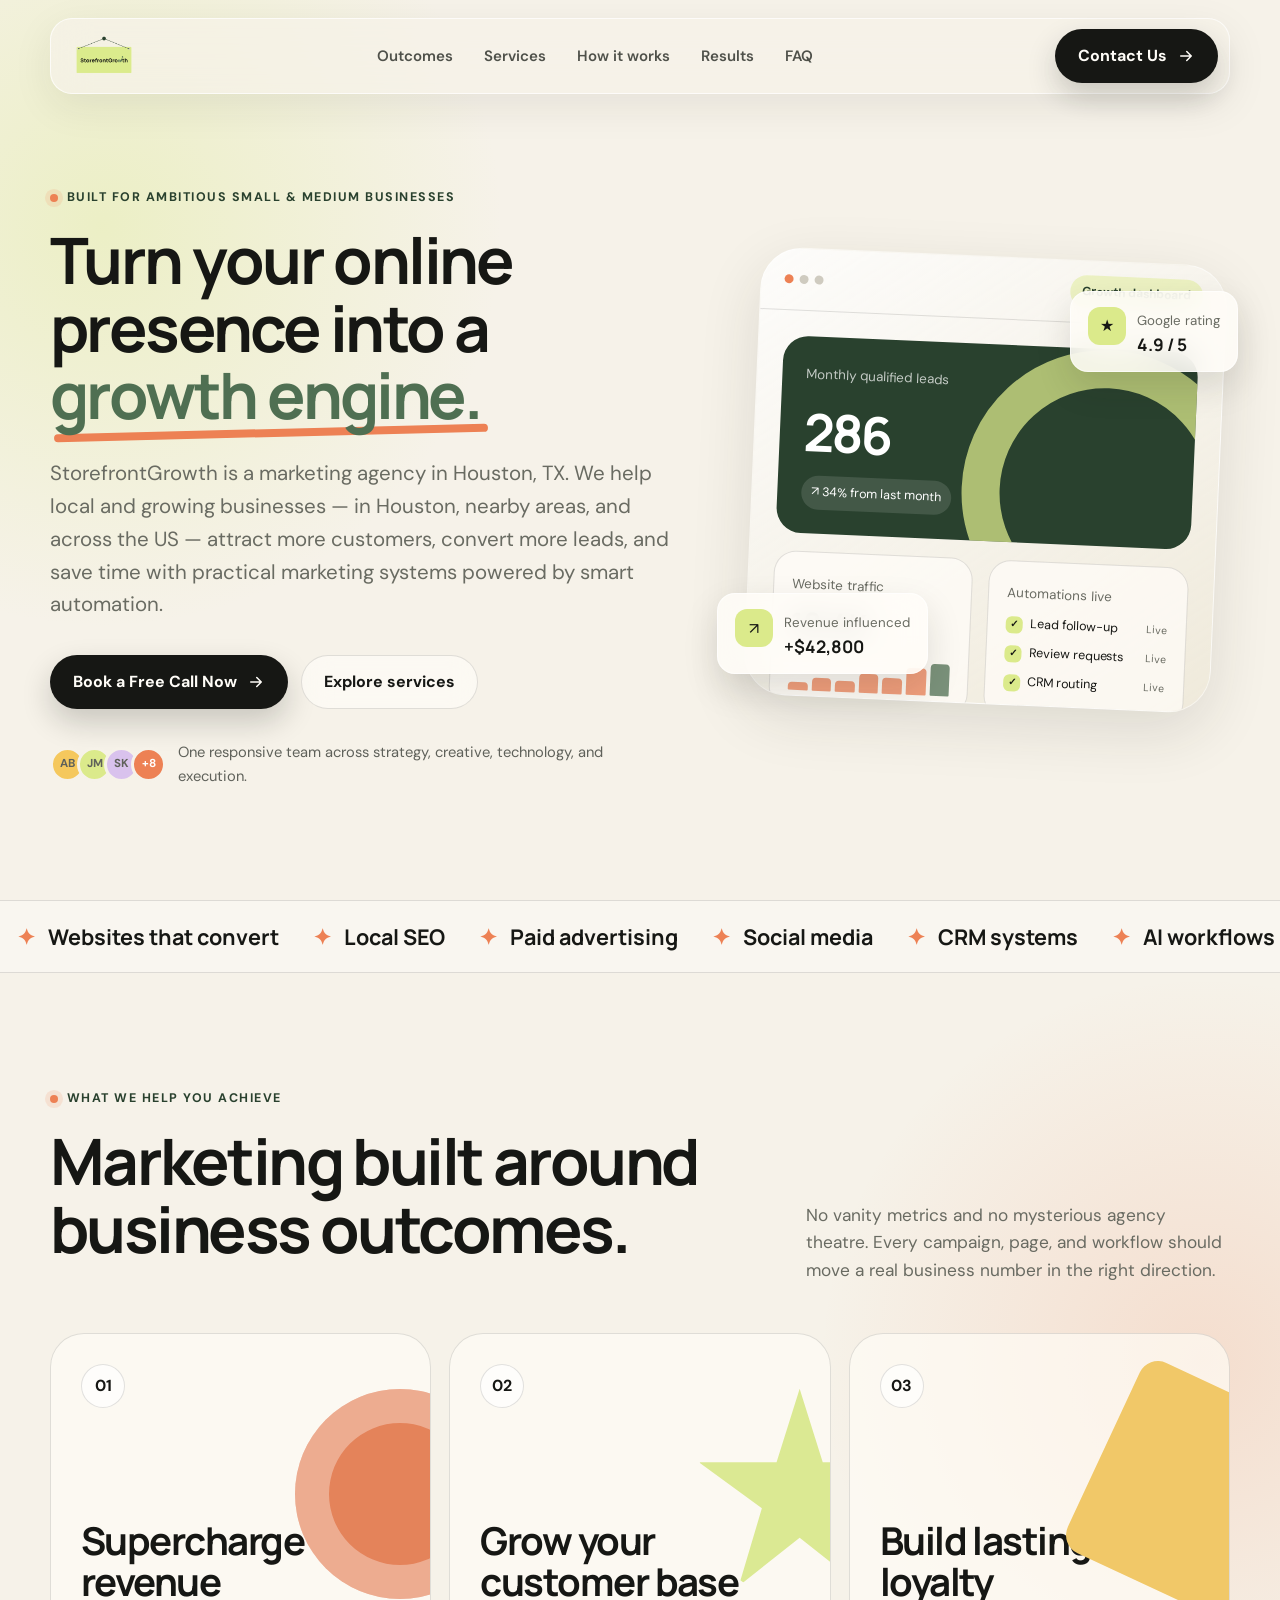
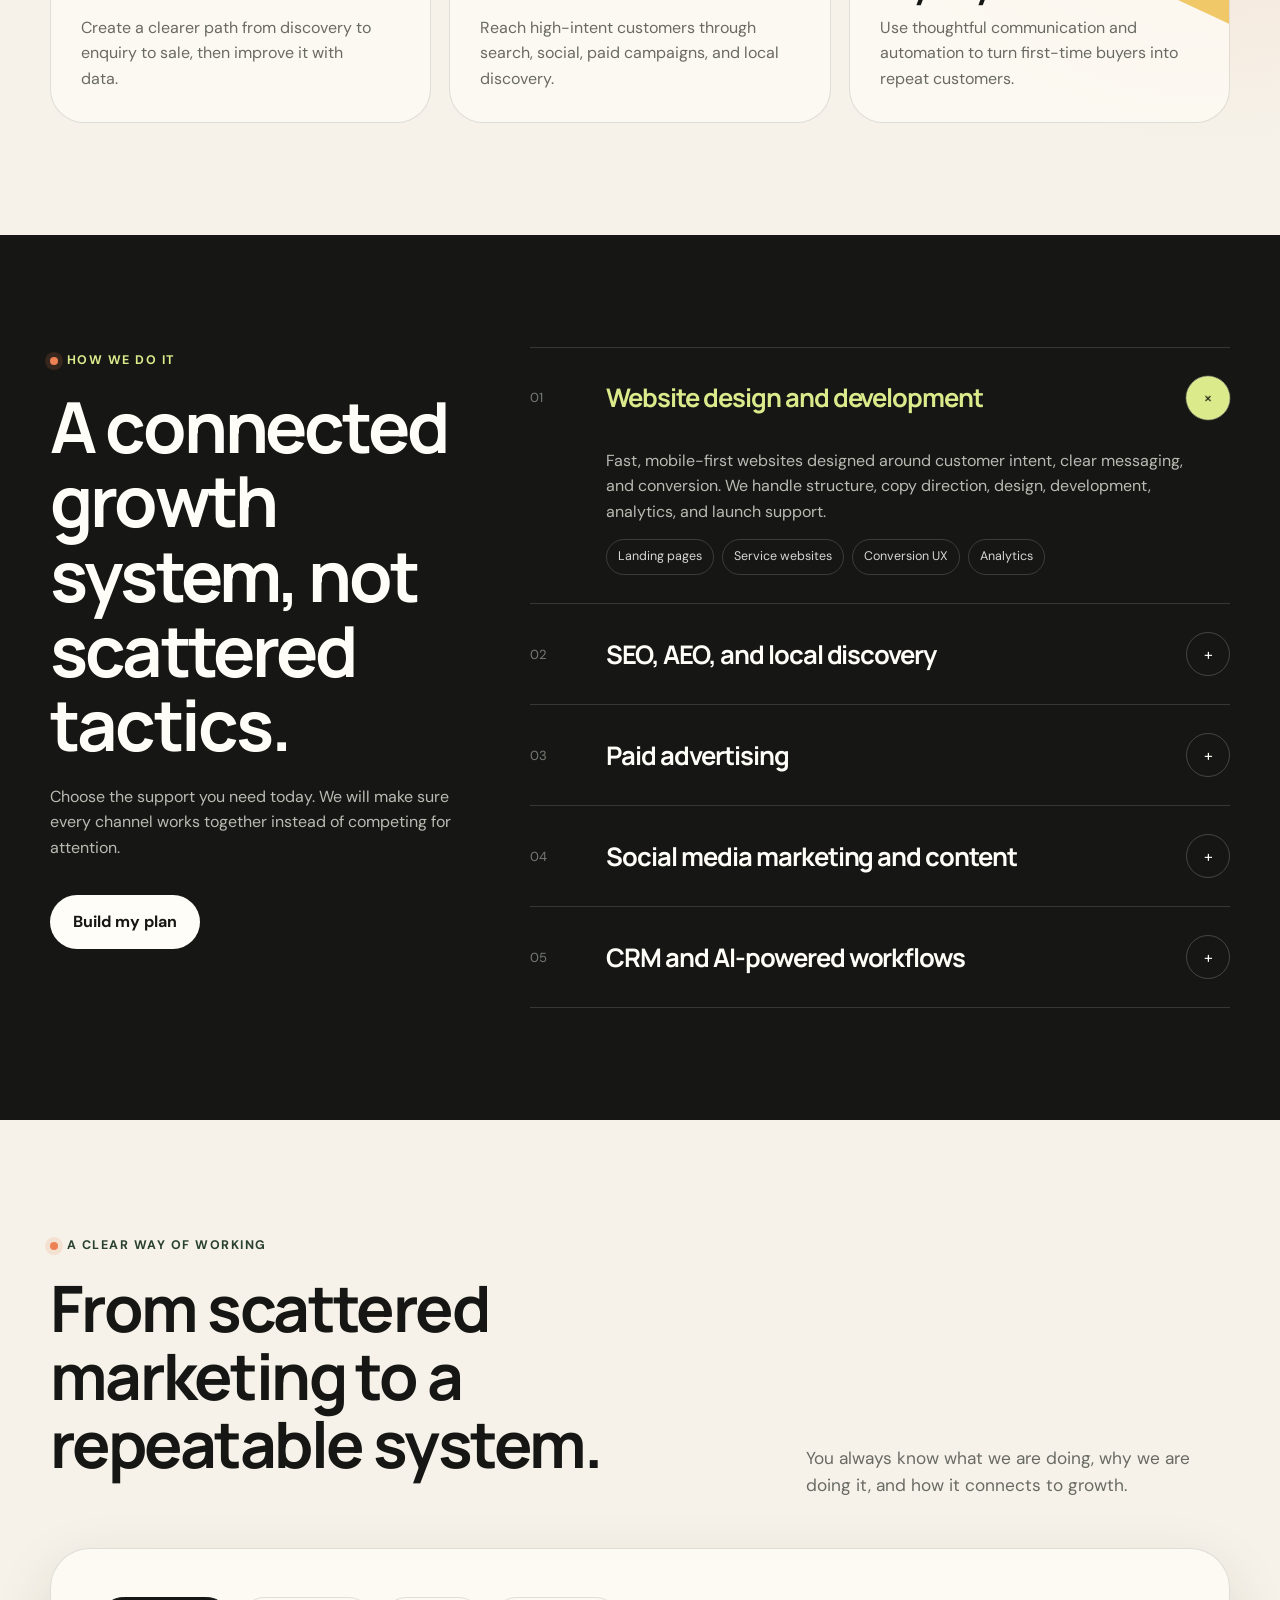
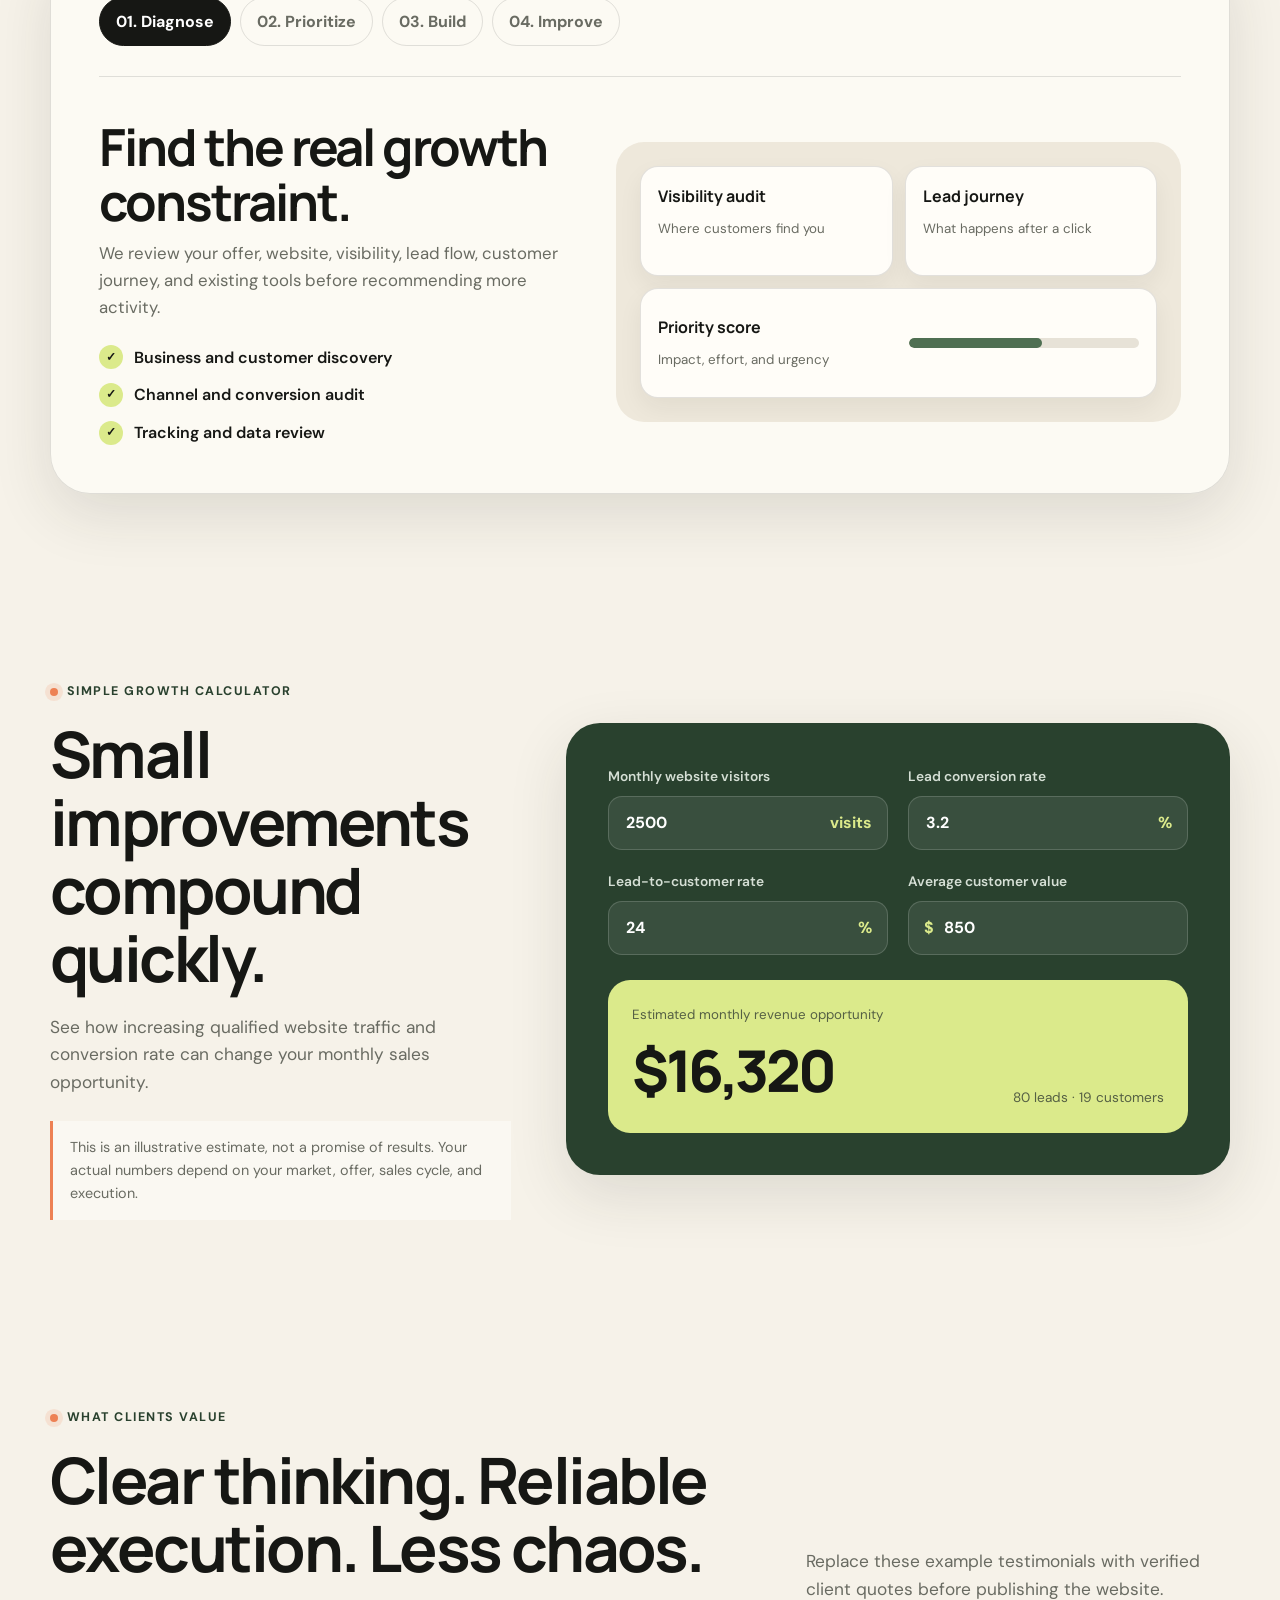
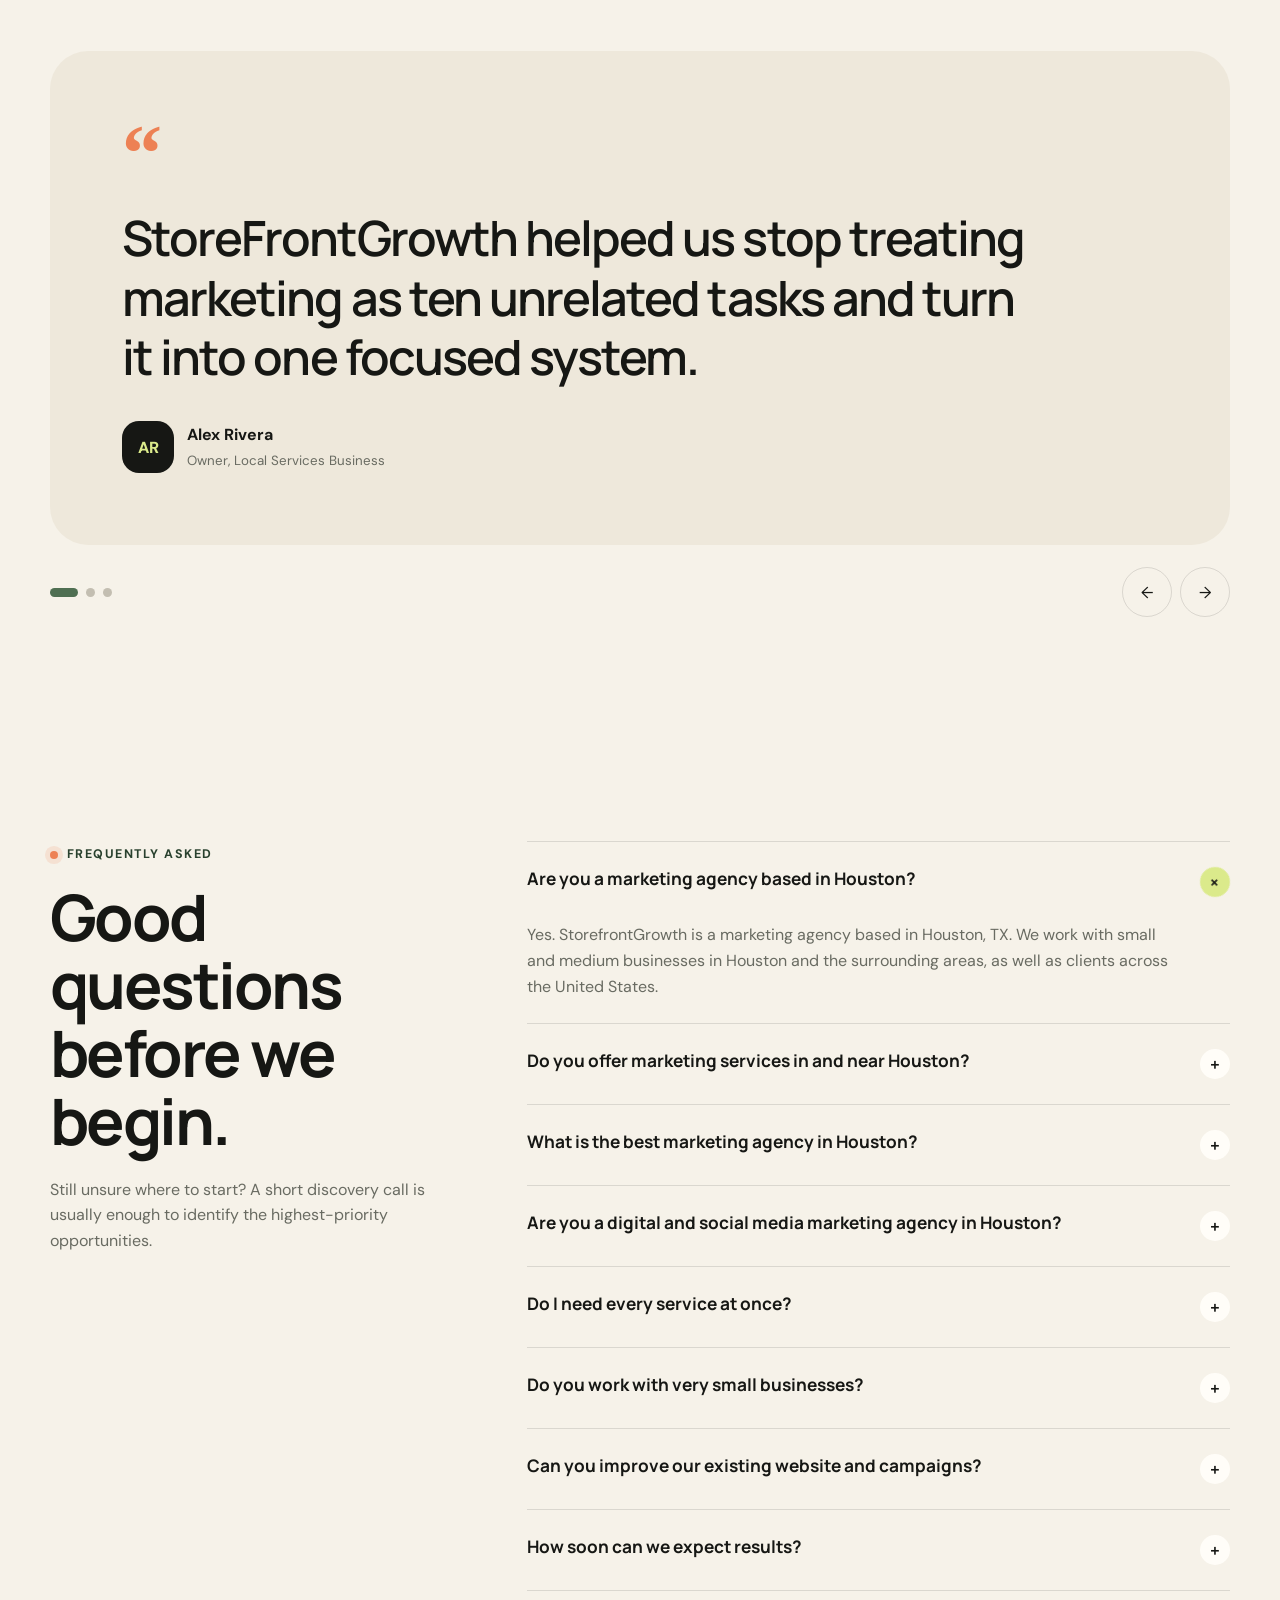
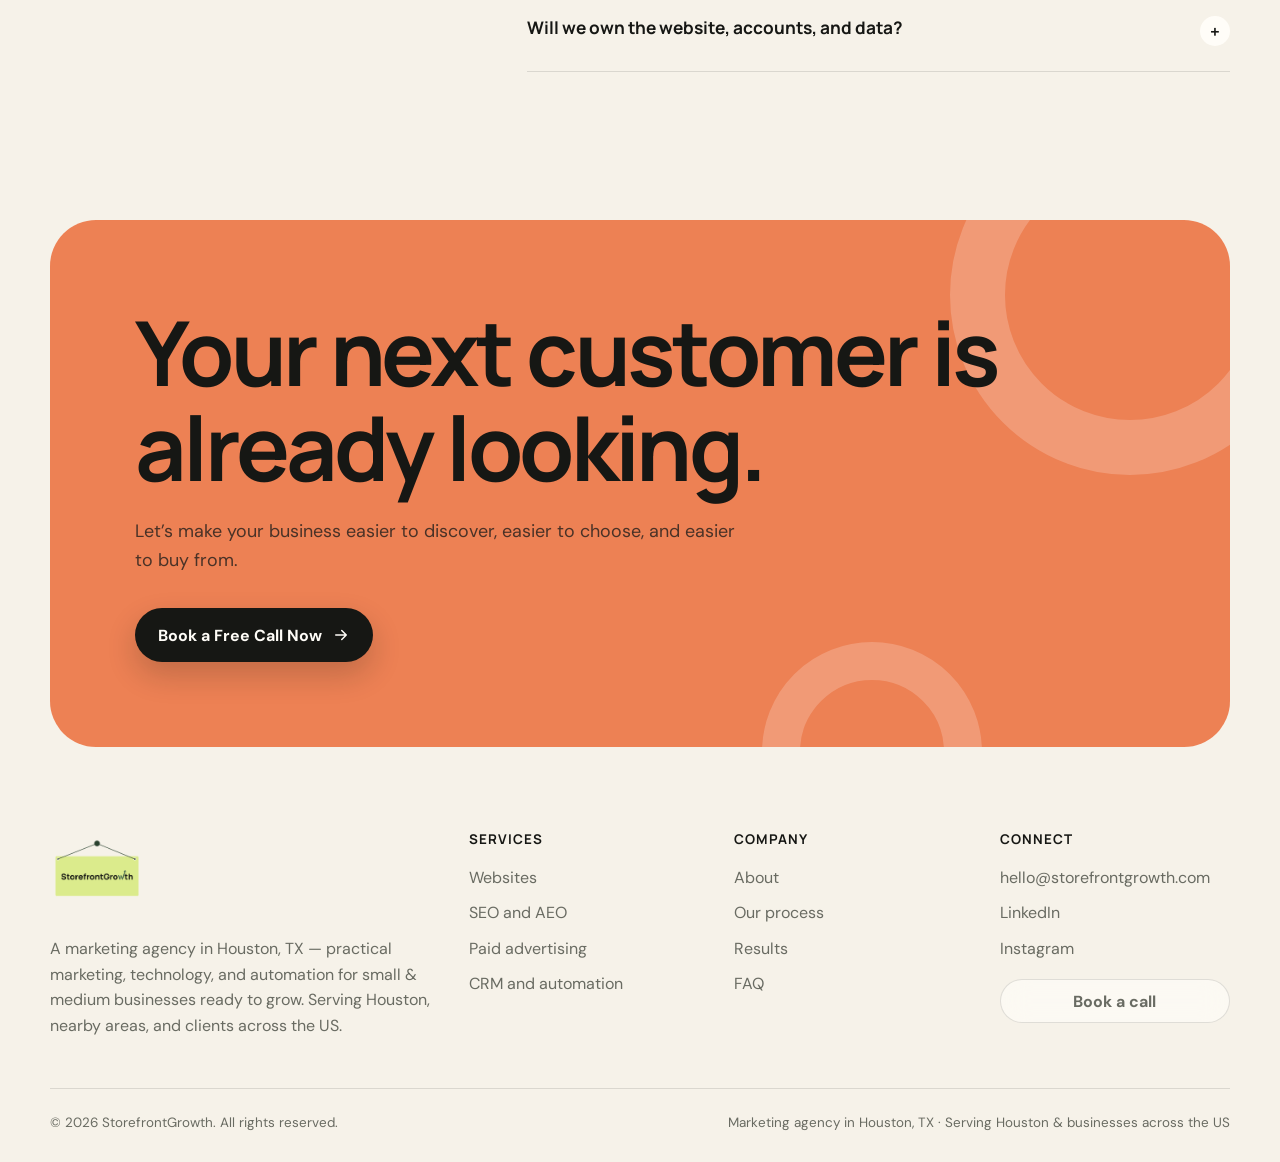
==== commit 64079472: "Replace logo with new hanging-sign emblem; match favicon to lime palette - Swap nav (50px) and foote" ====
--- a/index.html
+++ b/index.html
@@ -302,8 +302,8 @@
     .nav.scrolled { background: rgba(255, 253, 248, 0.92); box-shadow: 0 14px 45px rgba(33, 32, 26, 0.14); }
 
     .brand { display: inline-flex; align-items: center; gap: 11px; font: 800 1.02rem "Manrope", sans-serif; letter-spacing: -0.03em; }
-    .brand-logo { height: 30px; width: auto; display: block; }
-    .footer-brand .brand-logo { height: 34px; }
+    .brand-logo { height: 50px; width: auto; display: block; }
+    .footer-brand .brand-logo { height: 76px; }
     .brand-mark {
       width: 37px;
       aspect-ratio: 1;
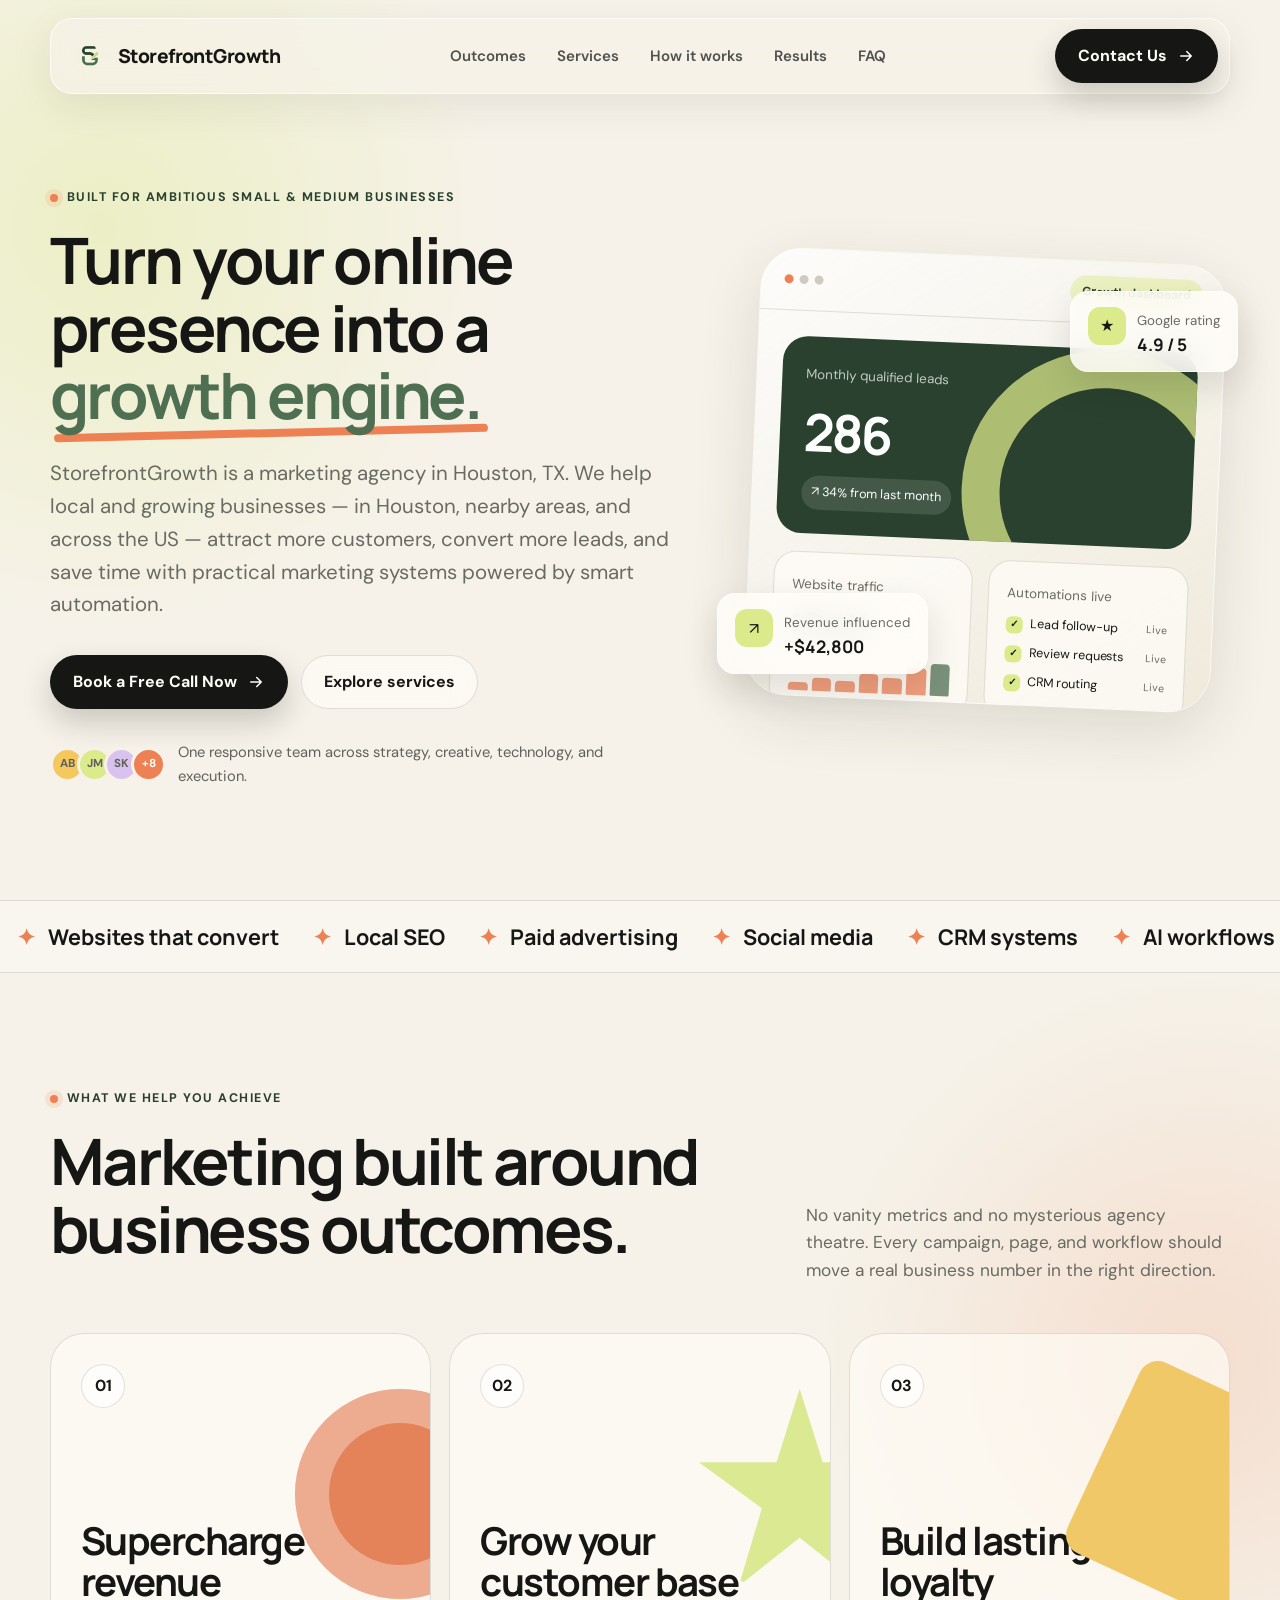
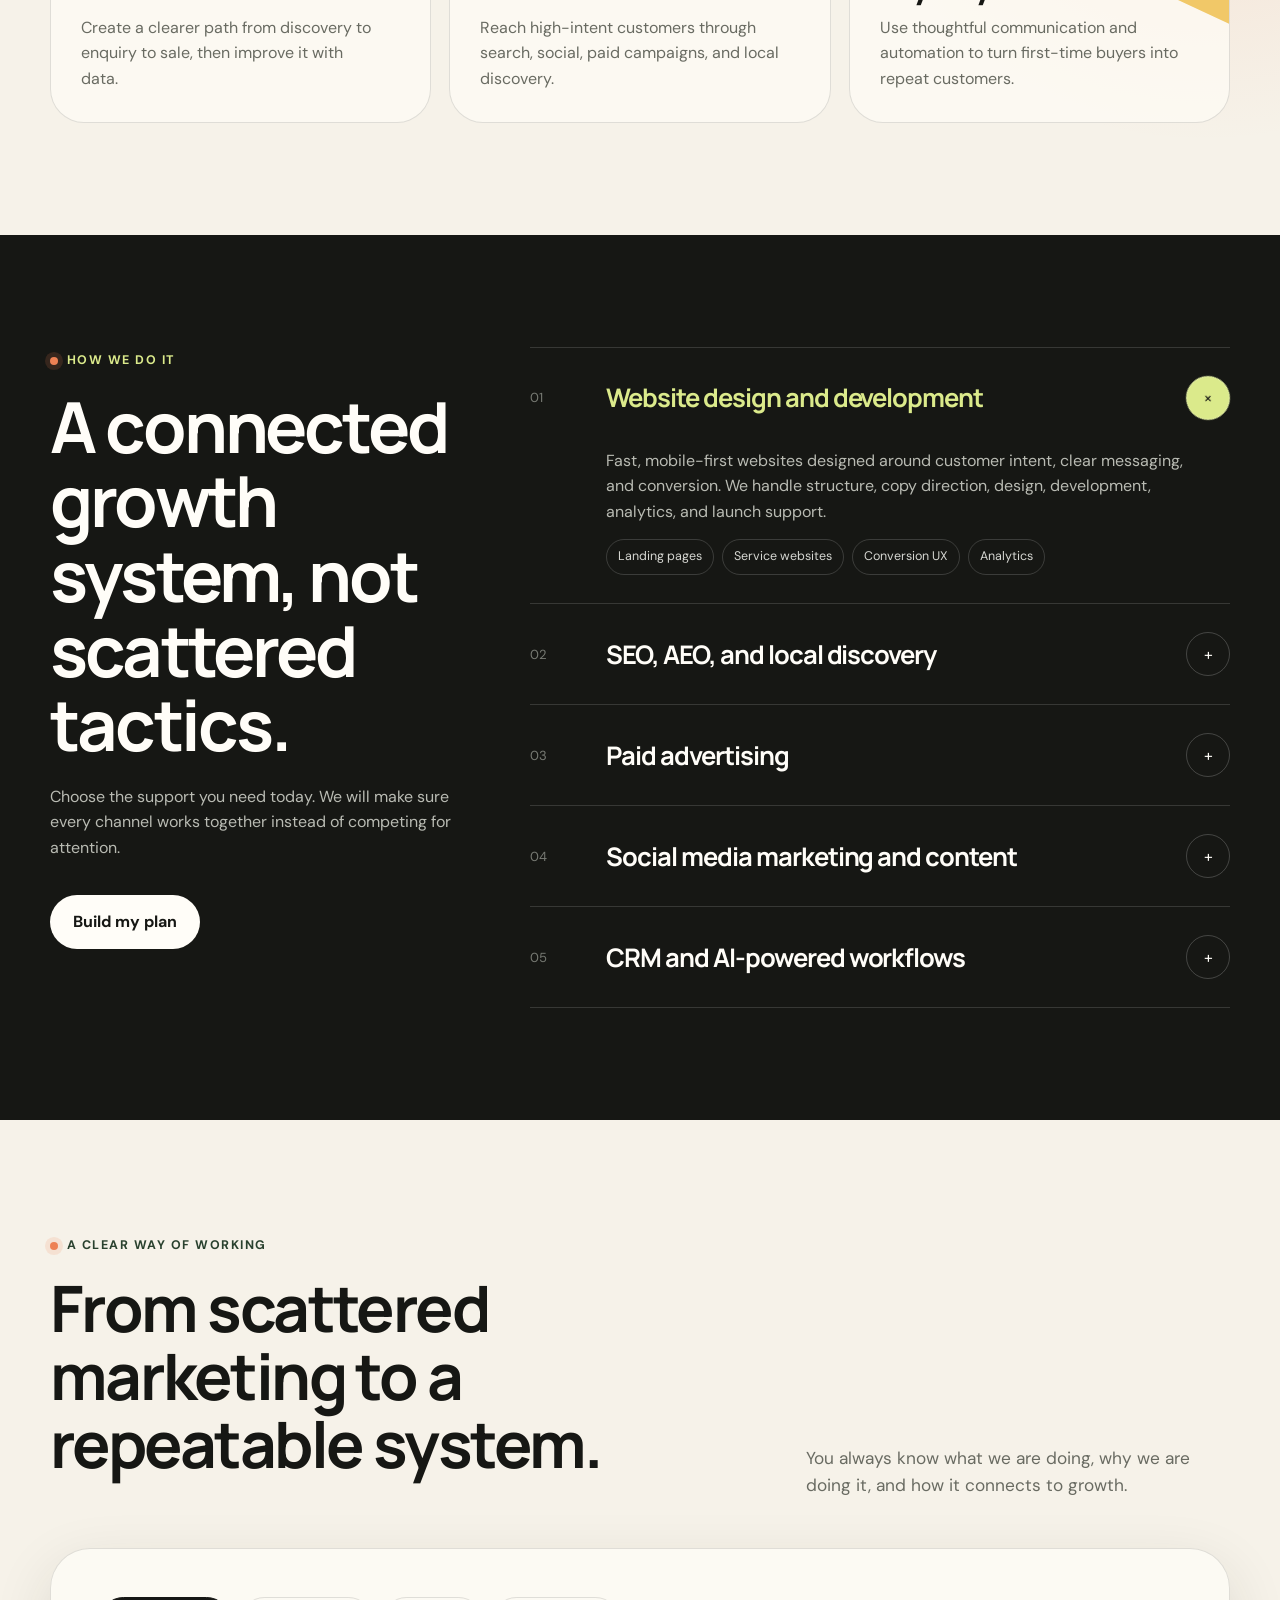
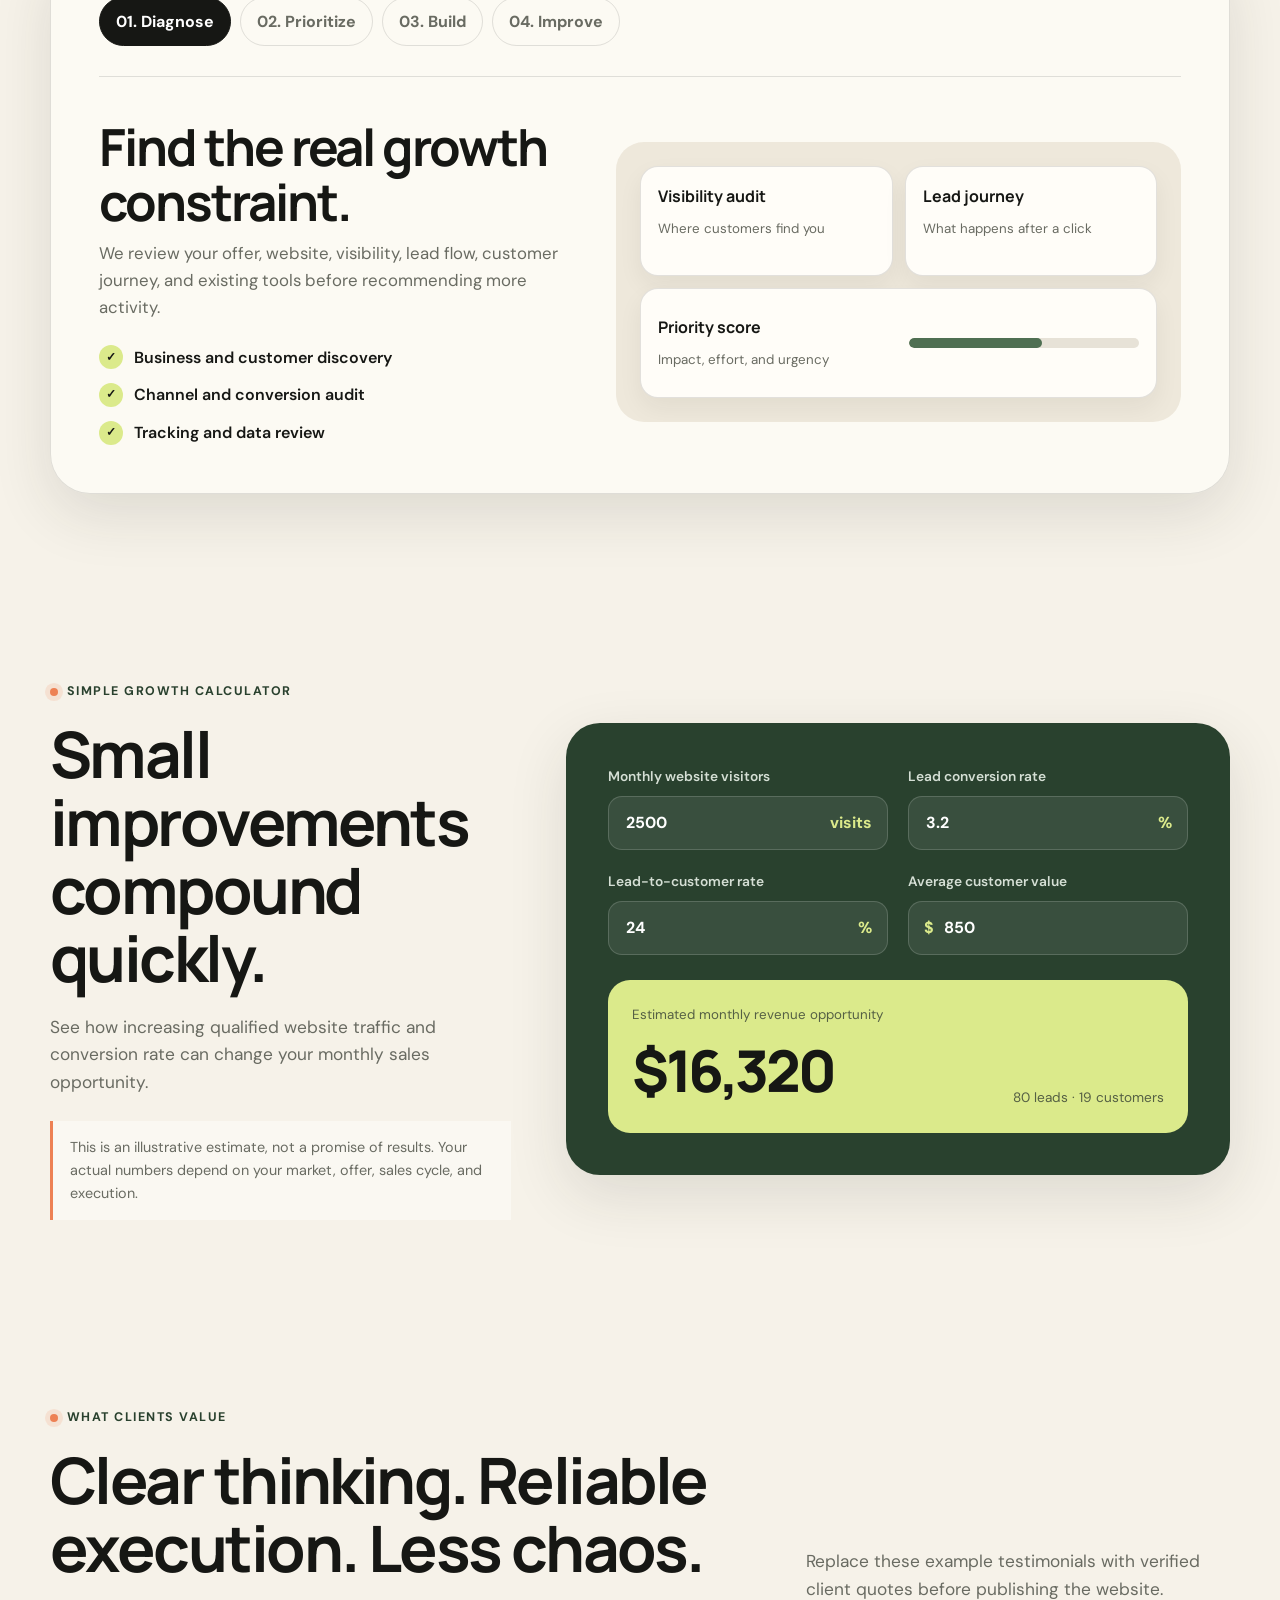
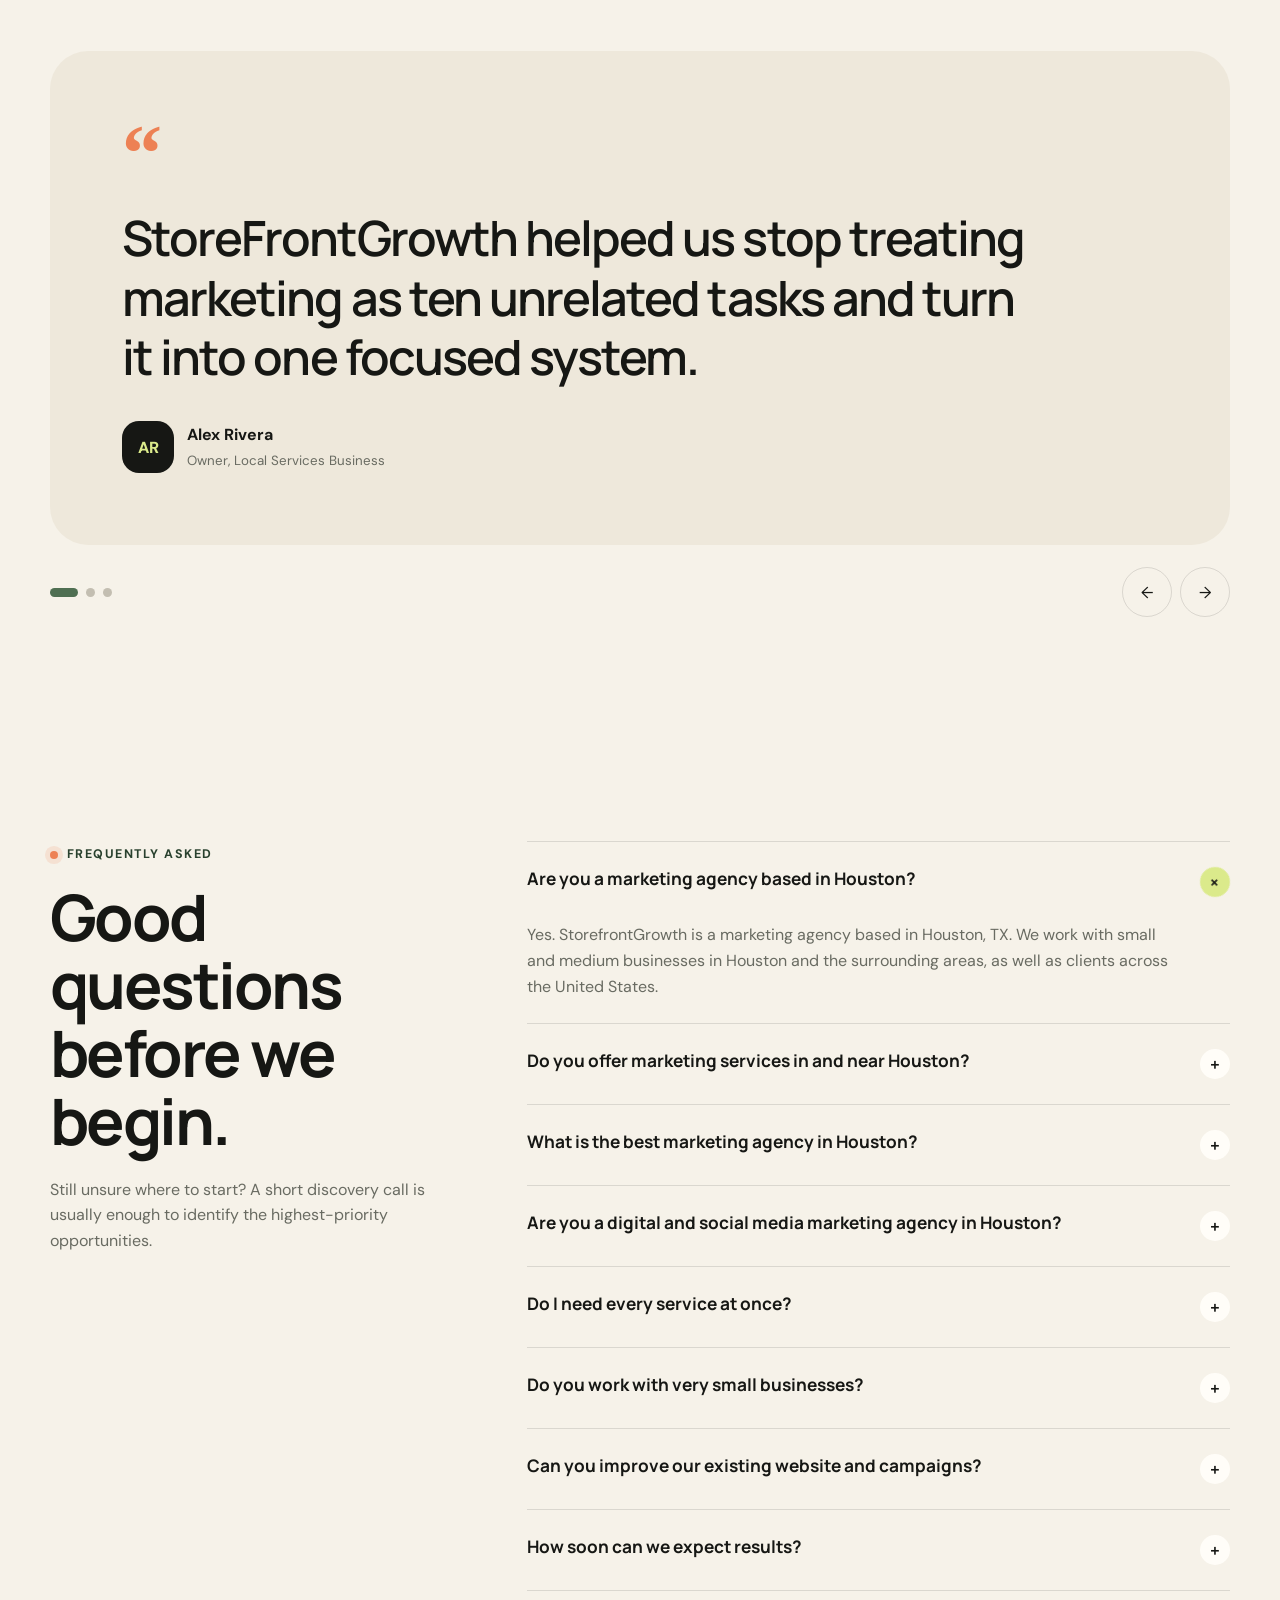
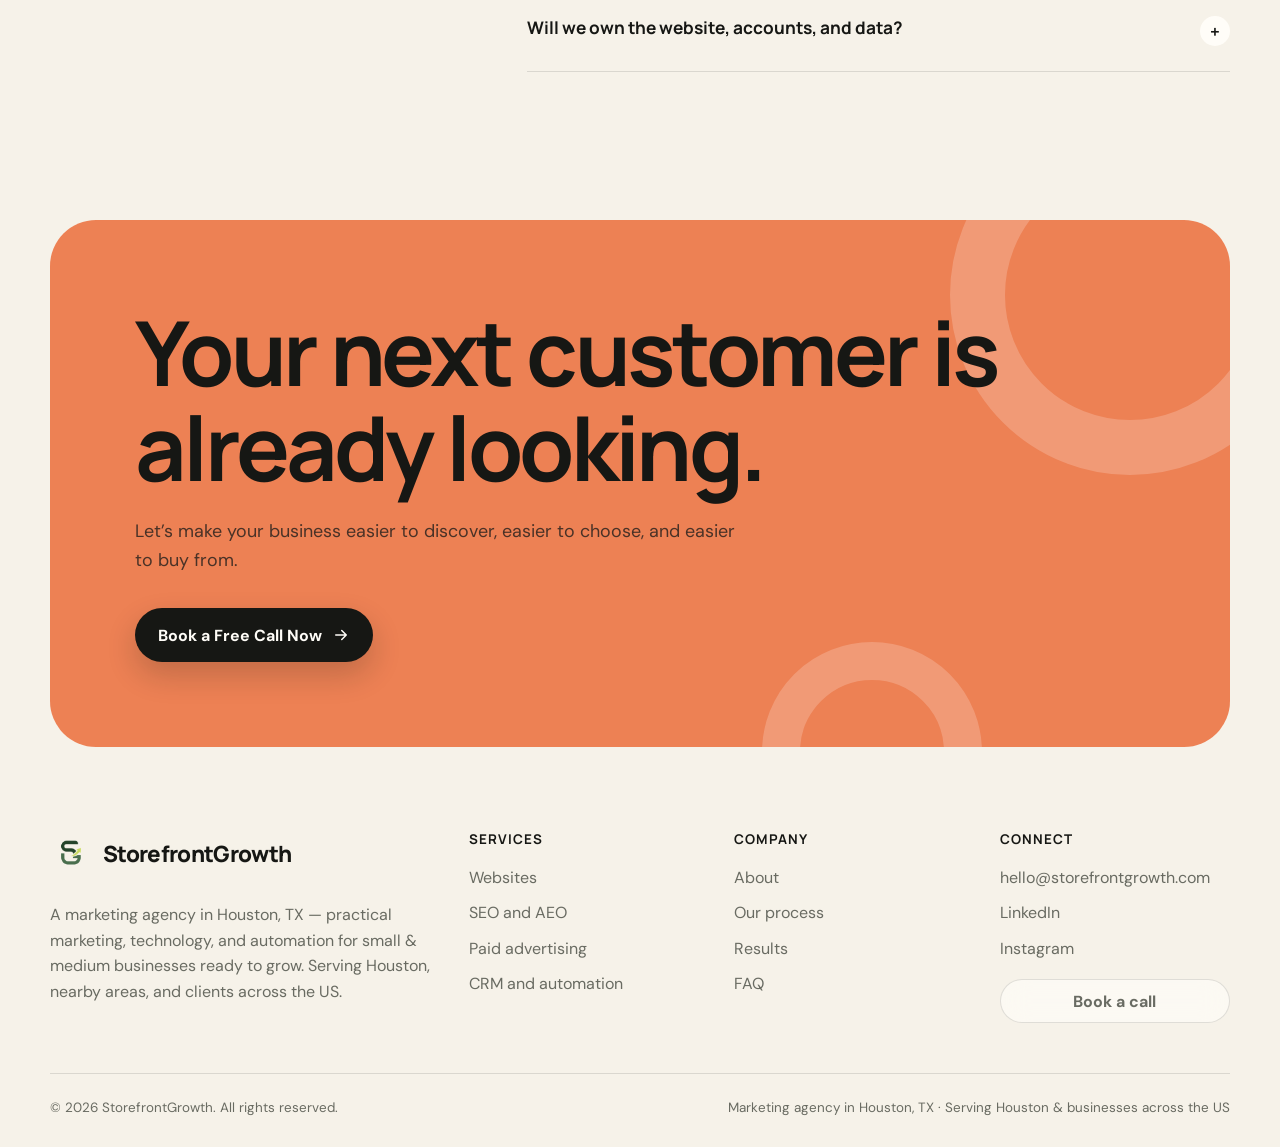
==== commit c838e0ab: "Use SG monogram icon + Manrope wordmark as logo lockup; icon-based favicon - Nav & footer: SG icon (" ====
--- a/index.html
+++ b/index.html
@@ -10,8 +10,8 @@
   <link rel="canonical" href="https://storefrontgrowth.com/" />
 
   <!-- Favicons -->
-  <link rel="icon" type="image/svg+xml" href="/favicon.svg" />
   <link rel="icon" type="image/png" sizes="32x32" href="/favicon-32.png" />
+  <link rel="icon" type="image/png" sizes="192x192" href="/favicon-192.png" />
   <link rel="apple-touch-icon" href="/apple-touch-icon.png" />
 
   <!-- Geo targeting -->
@@ -302,8 +302,10 @@
     .nav.scrolled { background: rgba(255, 253, 248, 0.92); box-shadow: 0 14px 45px rgba(33, 32, 26, 0.14); }
 
     .brand { display: inline-flex; align-items: center; gap: 11px; font: 800 1.02rem "Manrope", sans-serif; letter-spacing: -0.03em; }
-    .brand-logo { height: 50px; width: auto; display: block; }
-    .footer-brand .brand-logo { height: 76px; }
+    .brand-icon { height: 34px; width: auto; display: block; }
+    .brand-text { font: 800 1.2rem "Manrope", sans-serif; letter-spacing: -0.03em; color: var(--ink); white-space: nowrap; }
+    .footer-brand .brand-icon { height: 42px; }
+    .footer-brand .brand-text { font-size: 1.4rem; }
     .brand-mark {
       width: 37px;
       aspect-ratio: 1;
@@ -758,7 +760,7 @@
   <header class="header-wrap">
     <nav class="nav" id="mainNav" aria-label="Primary navigation">
       <a class="brand" href="#top" aria-label="StorefrontGrowth home">
-        <img src="assets/logo.png" alt="StorefrontGrowth" class="brand-logo" width="480" height="120" />
+        <img src="assets/icon.png" alt="" class="brand-icon" width="512" height="512" /><span class="brand-text">StorefrontGrowth</span>
       </a>
 
       <div class="nav-links">
@@ -1183,7 +1185,7 @@
       <div class="footer-grid">
         <div class="footer-brand">
           <a class="brand" href="#top" aria-label="StorefrontGrowth home">
-            <img src="assets/logo.png" alt="StorefrontGrowth" class="brand-logo" width="480" height="120" />
+            <img src="assets/icon.png" alt="" class="brand-icon" width="512" height="512" /><span class="brand-text">StorefrontGrowth</span>
           </a>
           <p>A marketing agency in Houston, TX — practical marketing, technology, and automation for small &amp; medium businesses ready to grow. Serving Houston, nearby areas, and clients across the US.</p>
         </div>
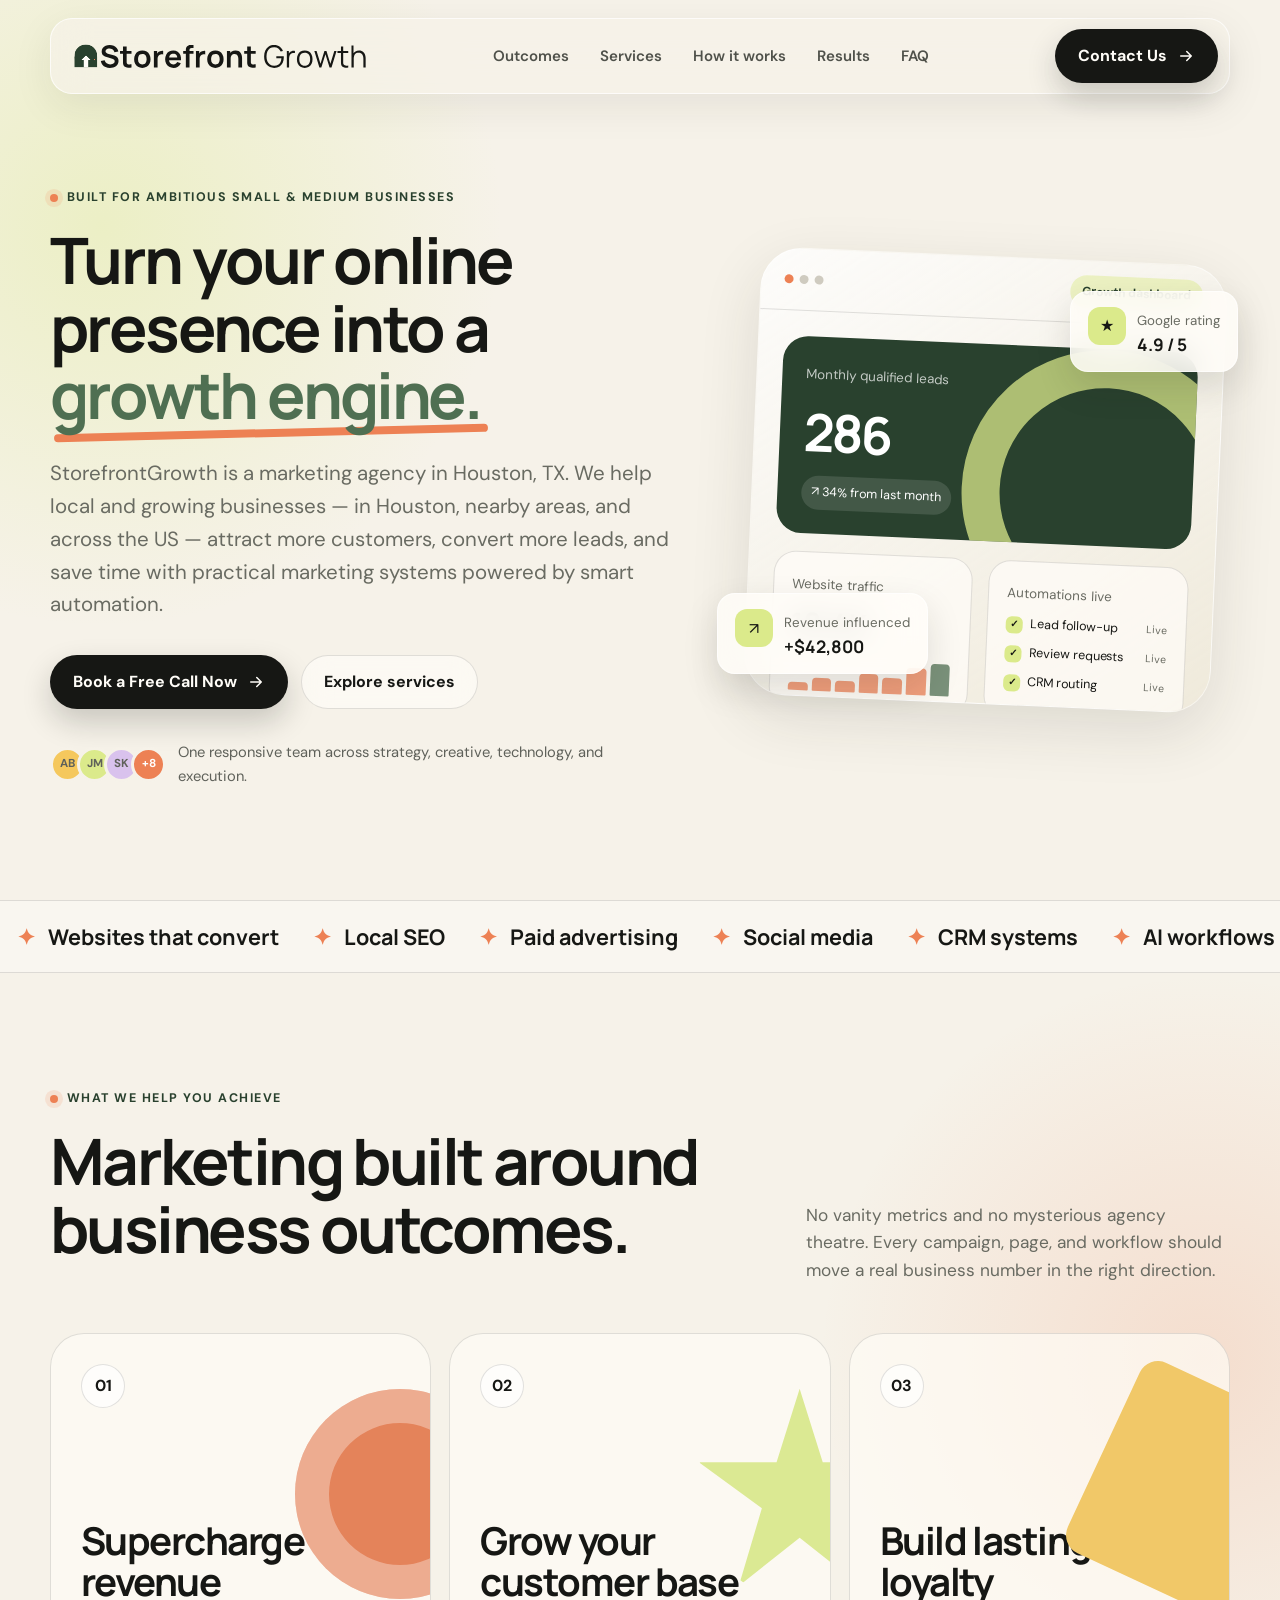
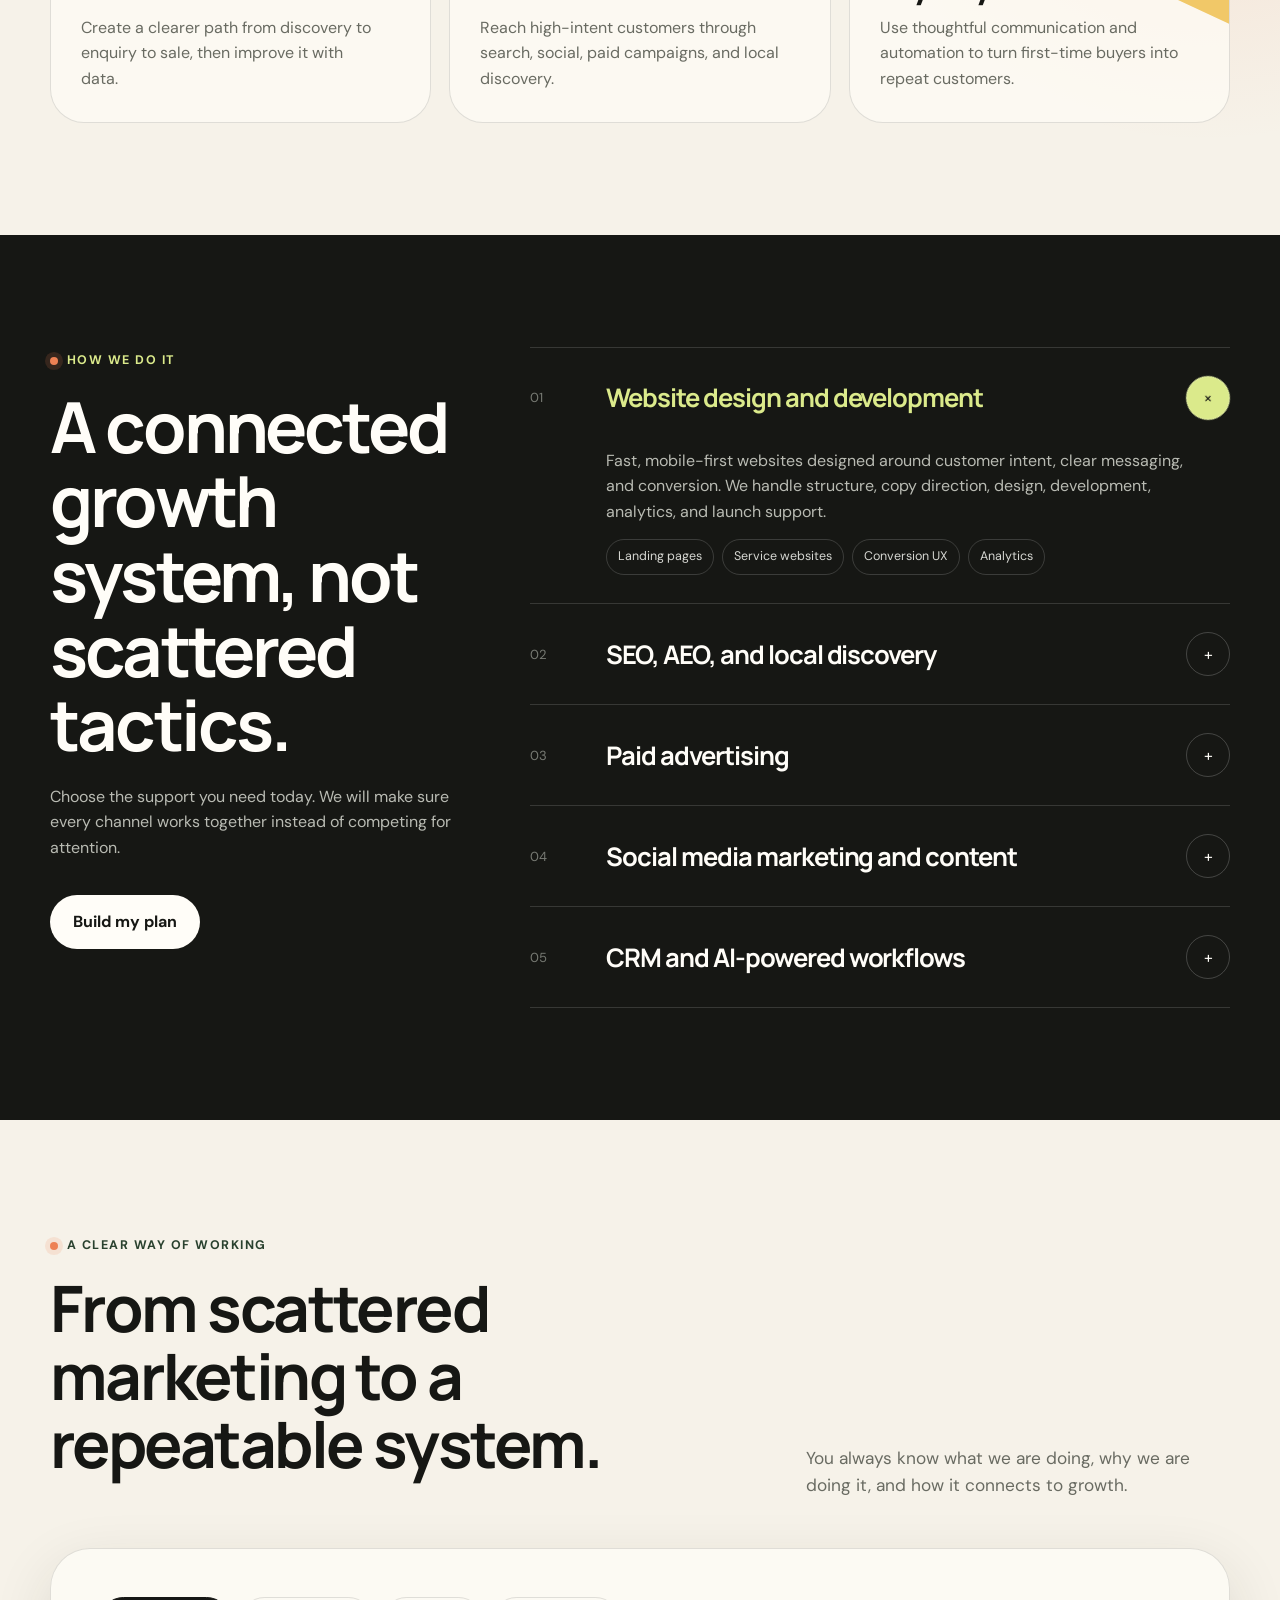
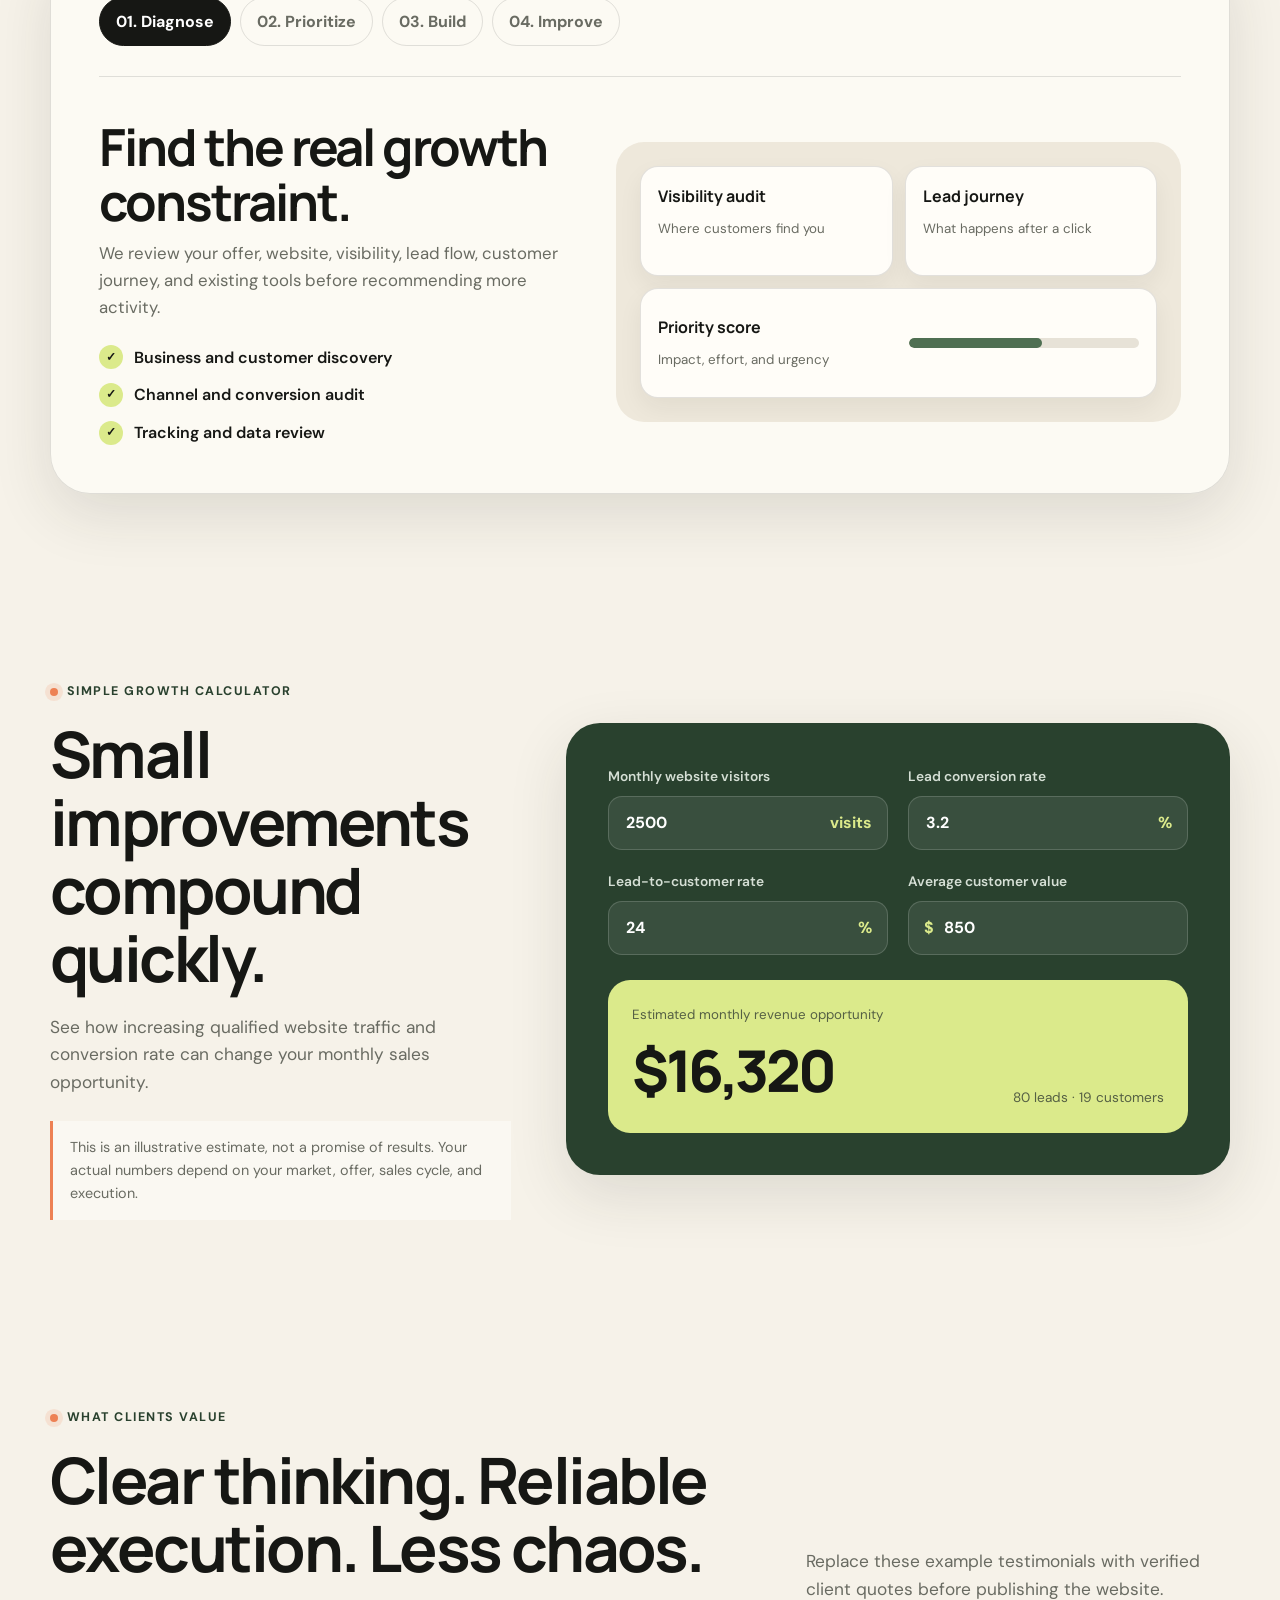
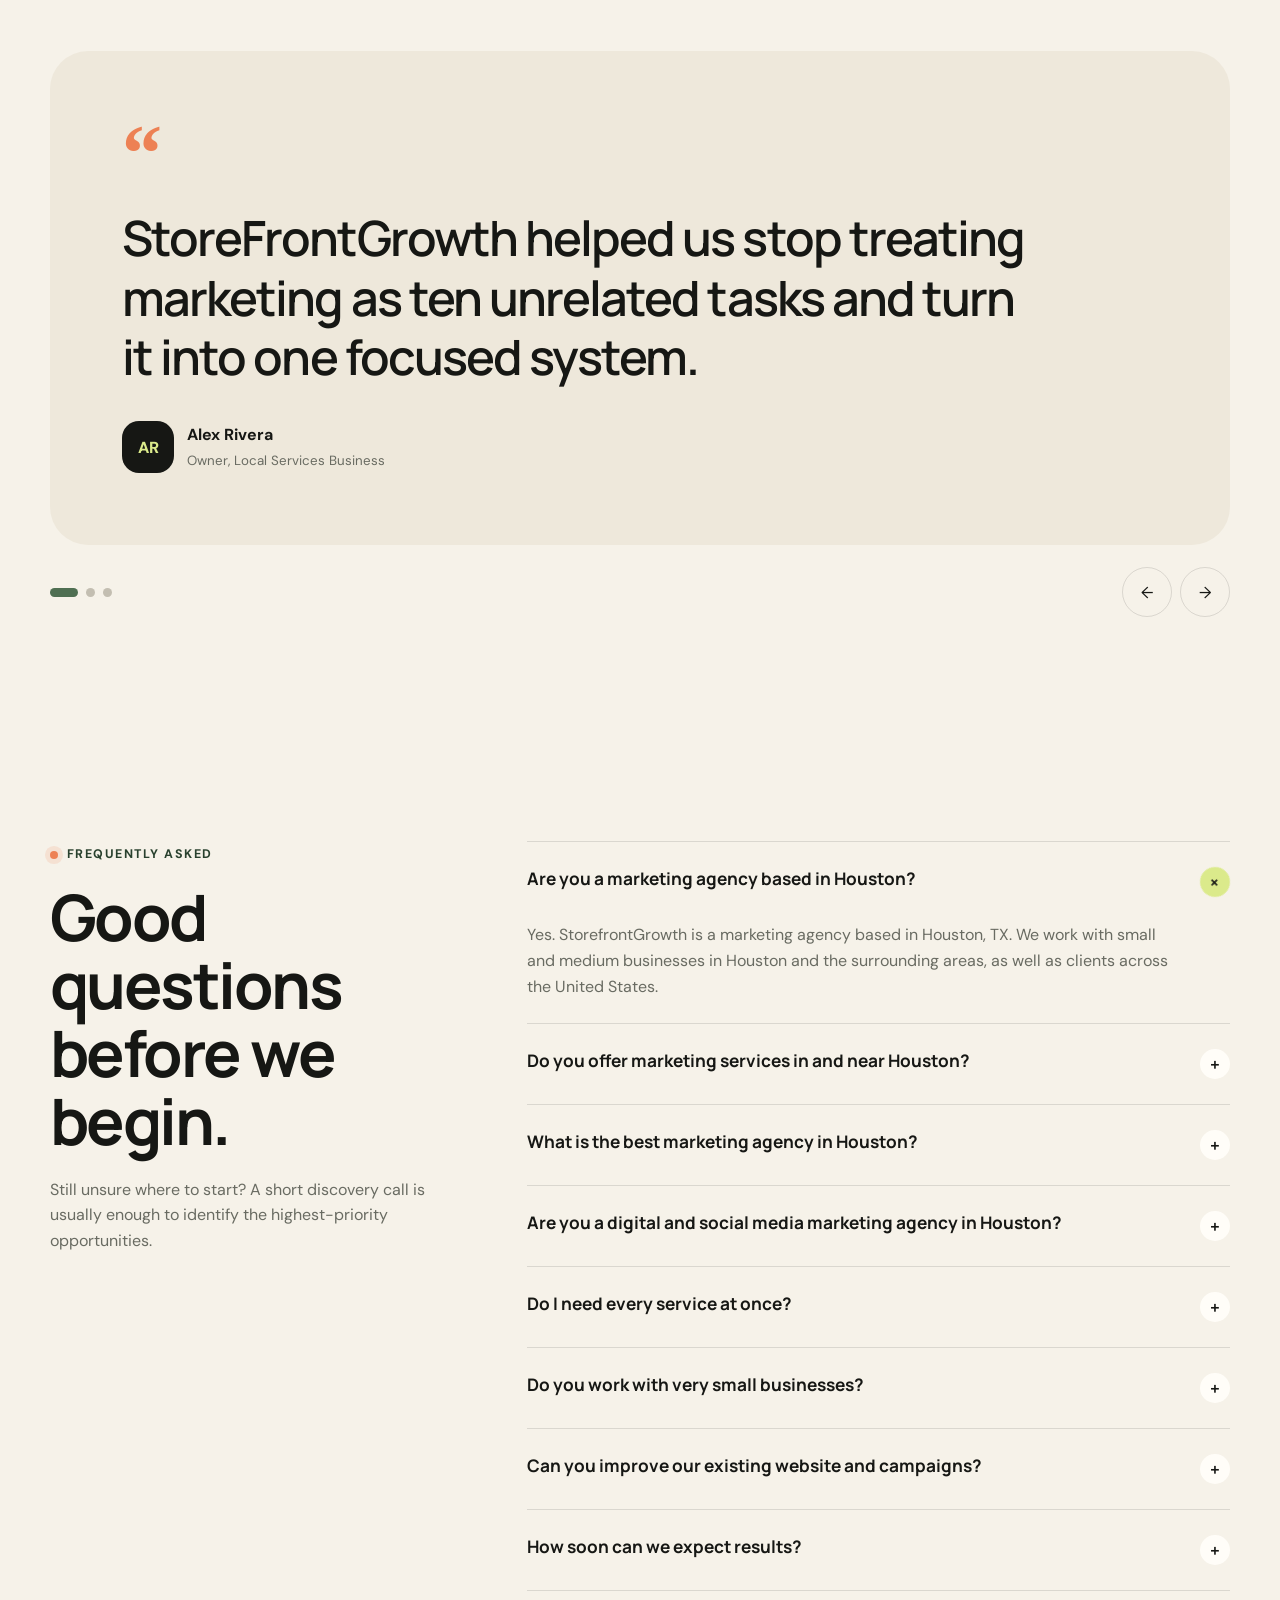
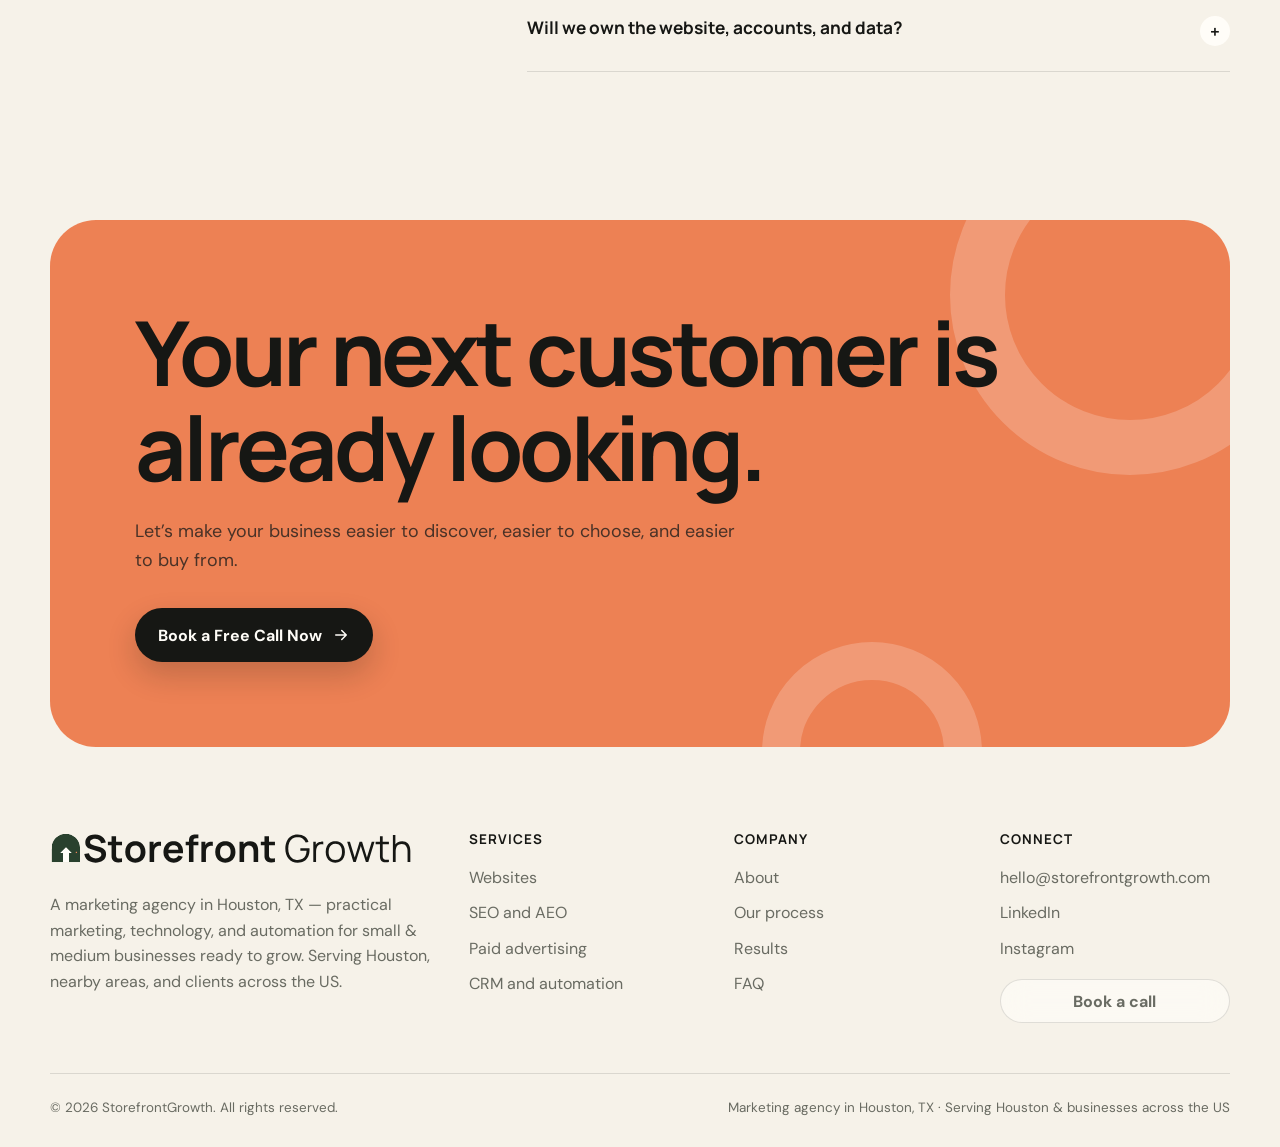
==== commit fde278d0: "Use official StorefrontGrowth vector logos (light-bg wordmark in nav/footer) - Add 4 official SVG lo" ====
--- a/index.html
+++ b/index.html
@@ -10,6 +10,7 @@
   <link rel="canonical" href="https://storefrontgrowth.com/" />
 
   <!-- Favicons -->
+  <link rel="icon" type="image/svg+xml" href="/favicon.svg" />
   <link rel="icon" type="image/png" sizes="32x32" href="/favicon-32.png" />
   <link rel="icon" type="image/png" sizes="192x192" href="/favicon-192.png" />
   <link rel="apple-touch-icon" href="/apple-touch-icon.png" />
@@ -302,10 +303,8 @@
     .nav.scrolled { background: rgba(255, 253, 248, 0.92); box-shadow: 0 14px 45px rgba(33, 32, 26, 0.14); }
 
     .brand { display: inline-flex; align-items: center; gap: 11px; font: 800 1.02rem "Manrope", sans-serif; letter-spacing: -0.03em; }
-    .brand-icon { height: 34px; width: auto; display: block; }
-    .brand-text { font: 800 1.2rem "Manrope", sans-serif; letter-spacing: -0.03em; color: var(--ink); white-space: nowrap; }
-    .footer-brand .brand-icon { height: 42px; }
-    .footer-brand .brand-text { font-size: 1.4rem; }
+    .brand-logo { height: 26px; width: auto; display: block; }
+    .footer-brand .brand-logo { height: 32px; }
     .brand-mark {
       width: 37px;
       aspect-ratio: 1;
@@ -760,7 +759,7 @@
   <header class="header-wrap">
     <nav class="nav" id="mainNav" aria-label="Primary navigation">
       <a class="brand" href="#top" aria-label="StorefrontGrowth home">
-        <img src="assets/icon.png" alt="" class="brand-icon" width="512" height="512" /><span class="brand-text">StorefrontGrowth</span>
+        <img src="assets/logo.svg" alt="StorefrontGrowth" class="brand-logo" width="1380" height="122" />
       </a>
 
       <div class="nav-links">
@@ -1185,7 +1184,7 @@
       <div class="footer-grid">
         <div class="footer-brand">
           <a class="brand" href="#top" aria-label="StorefrontGrowth home">
-            <img src="assets/icon.png" alt="" class="brand-icon" width="512" height="512" /><span class="brand-text">StorefrontGrowth</span>
+            <img src="assets/logo.svg" alt="StorefrontGrowth" class="brand-logo" width="1380" height="122" />
           </a>
           <p>A marketing agency in Houston, TX — practical marketing, technology, and automation for small &amp; medium businesses ready to grow. Serving Houston, nearby areas, and clients across the US.</p>
         </div>
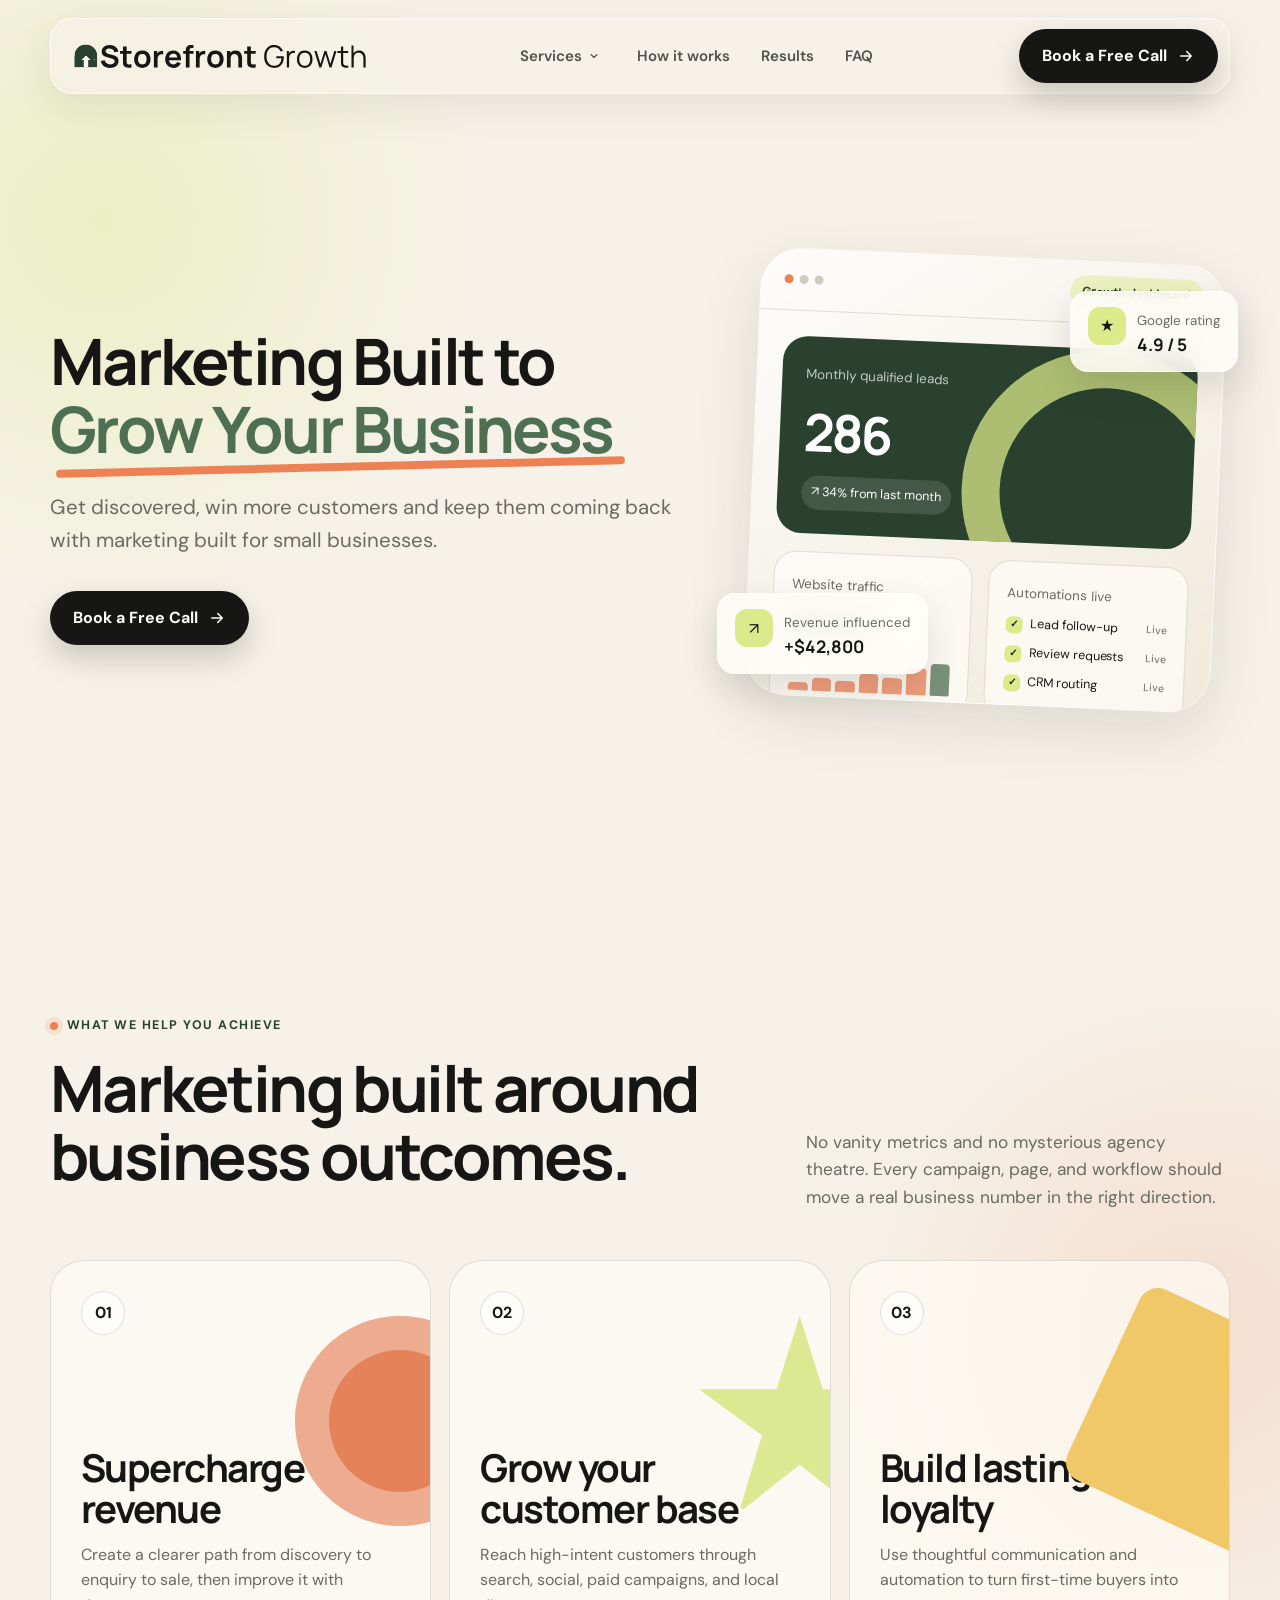
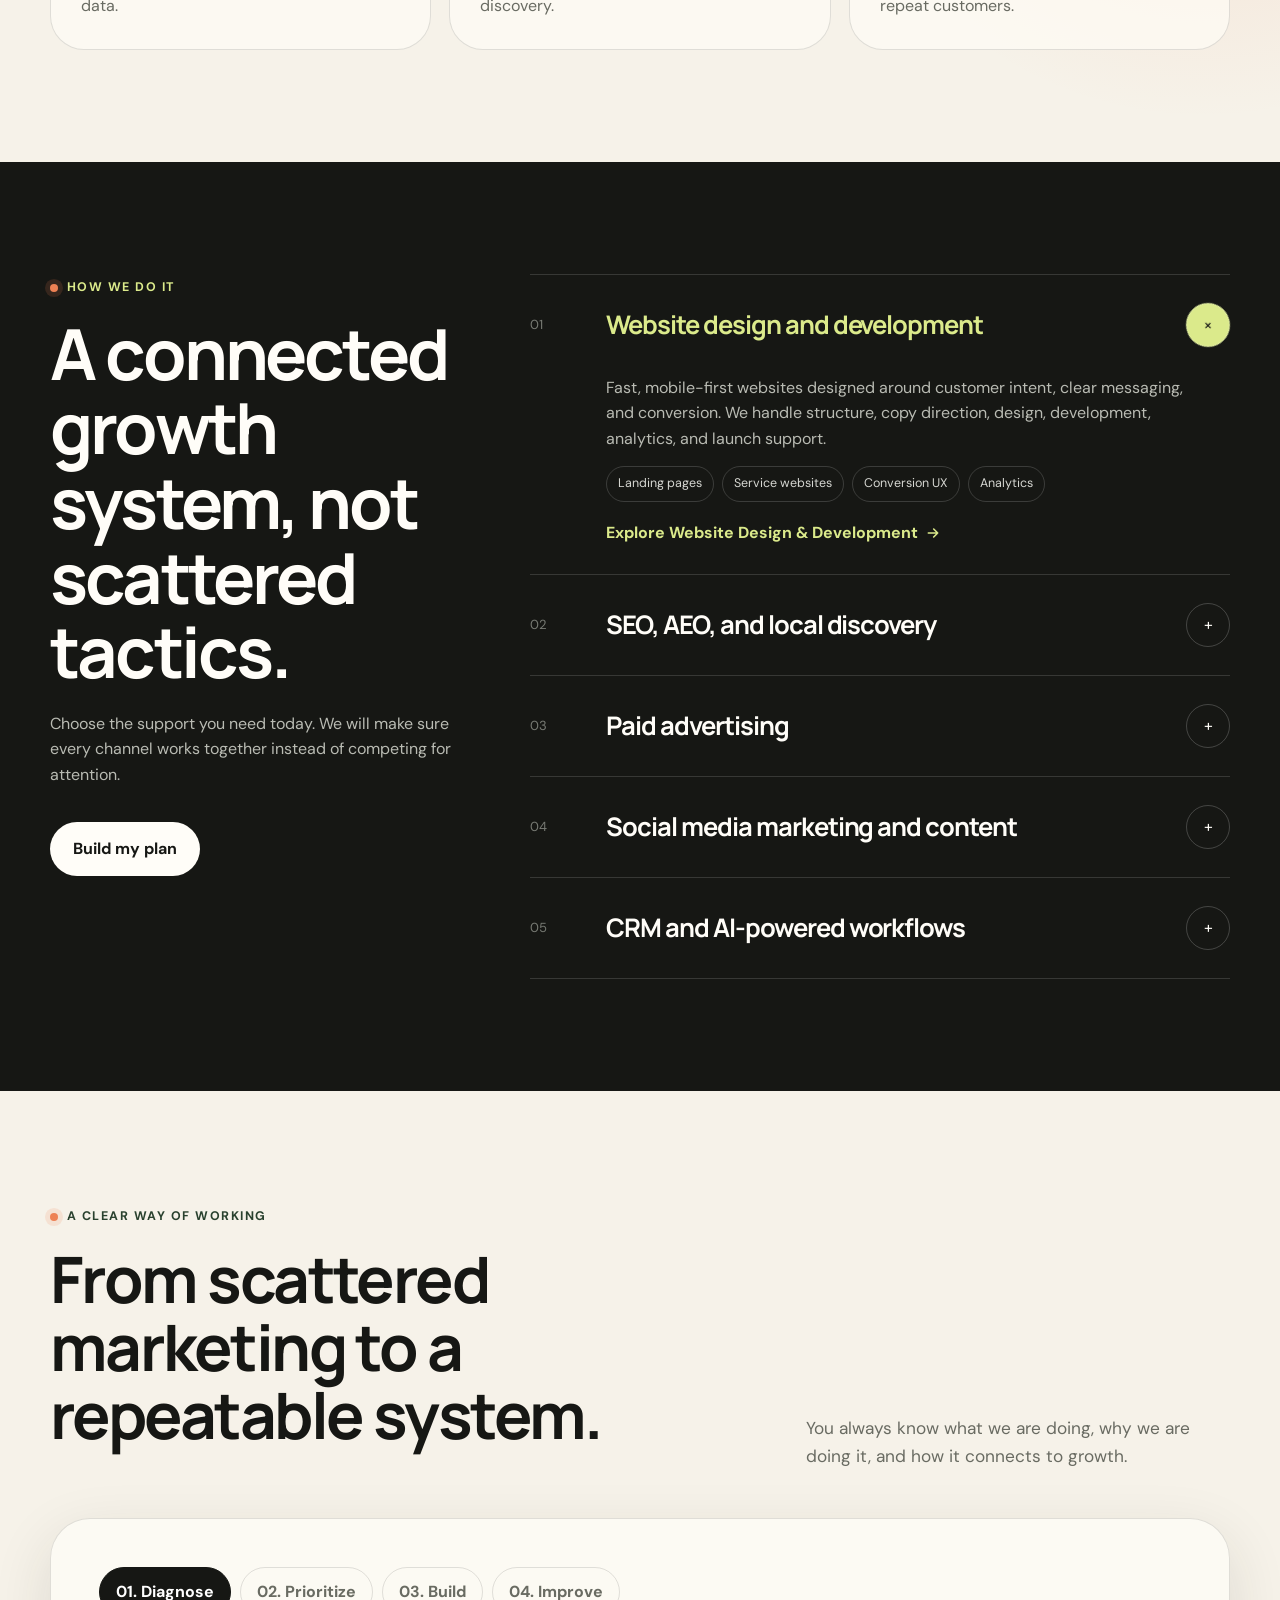
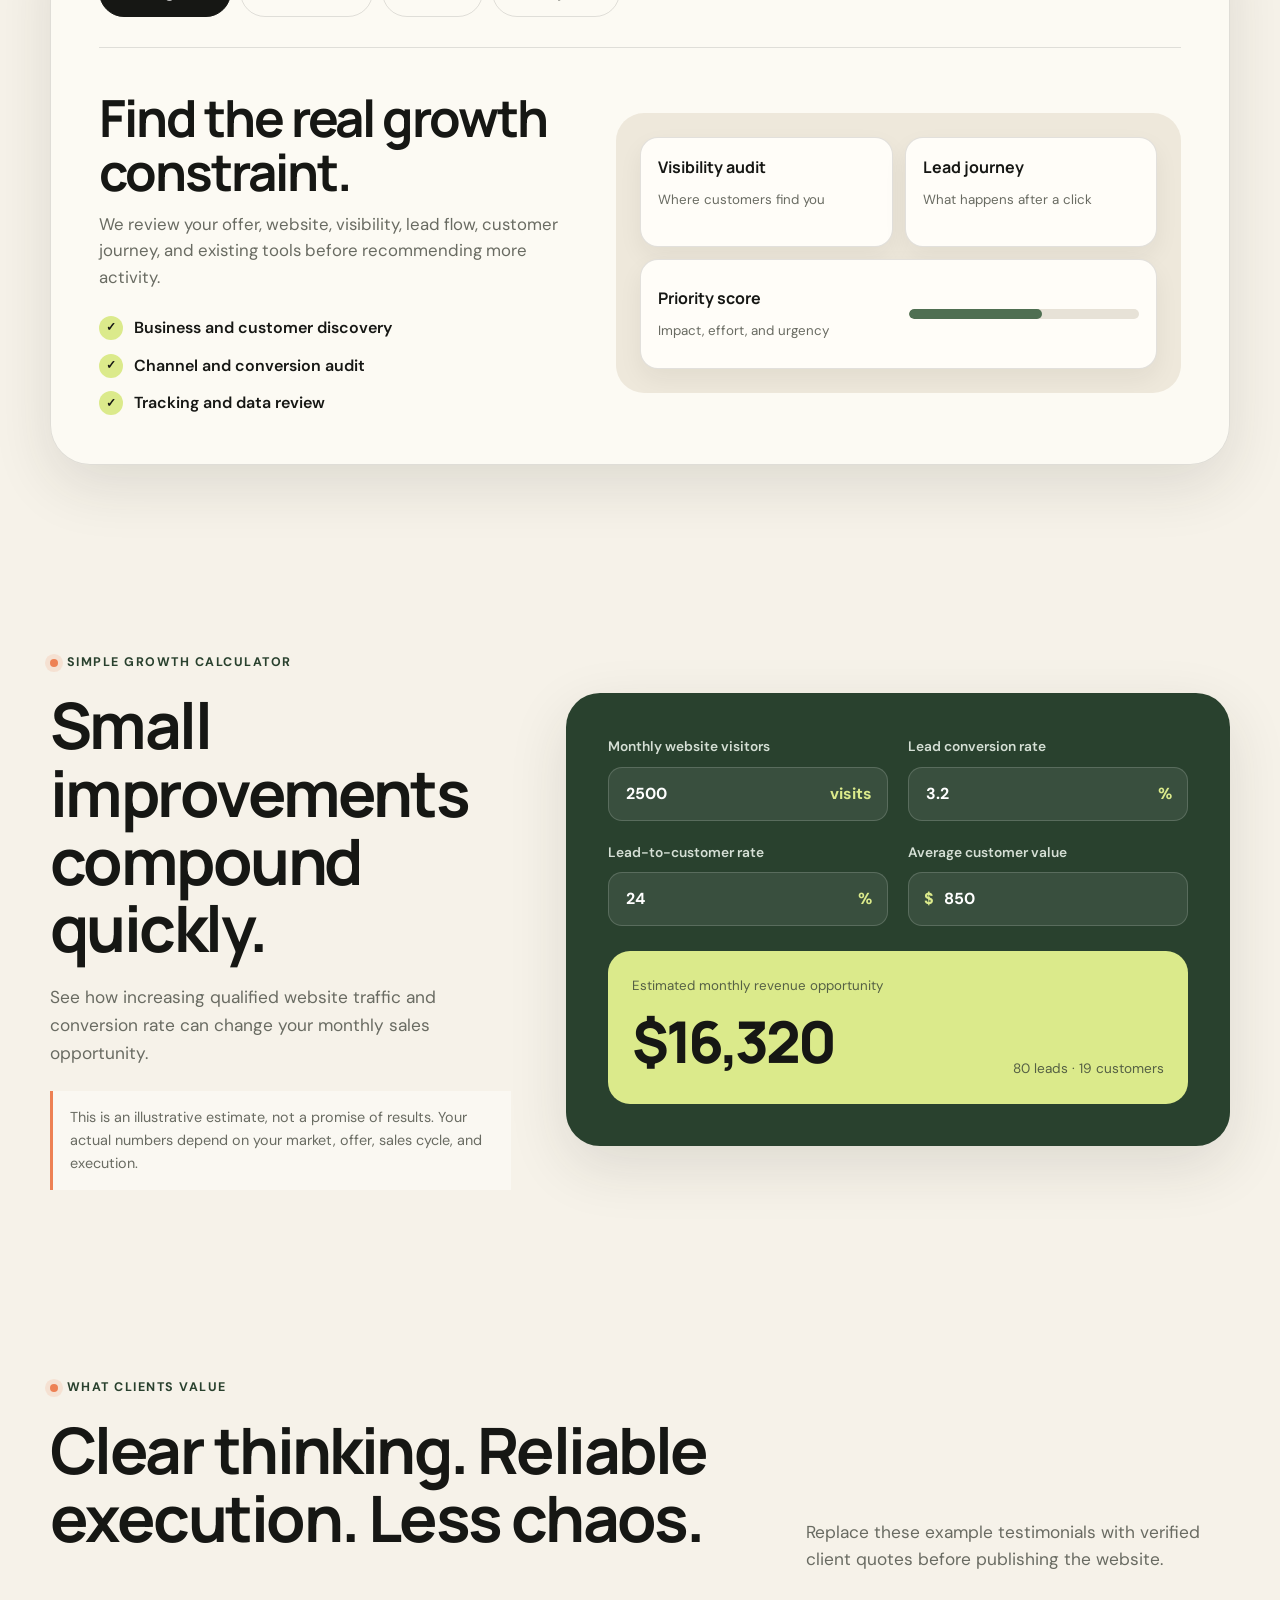
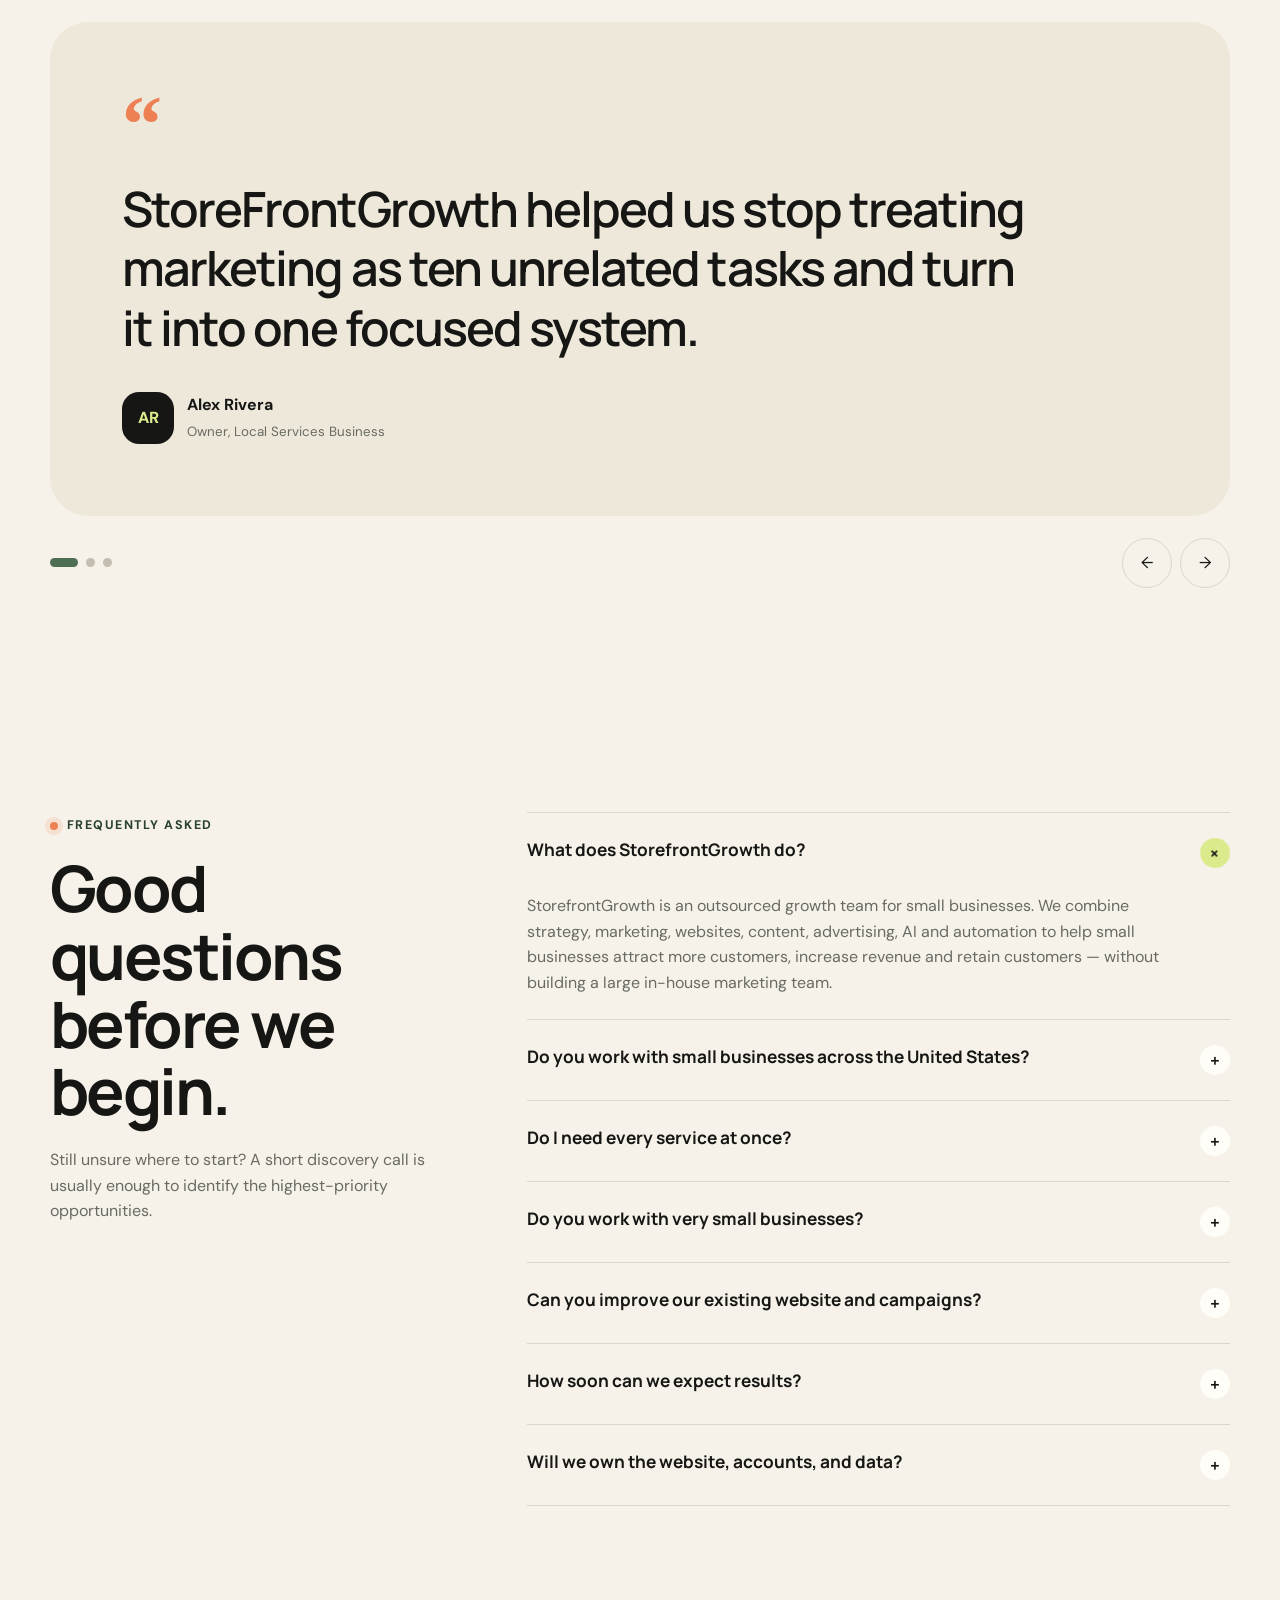
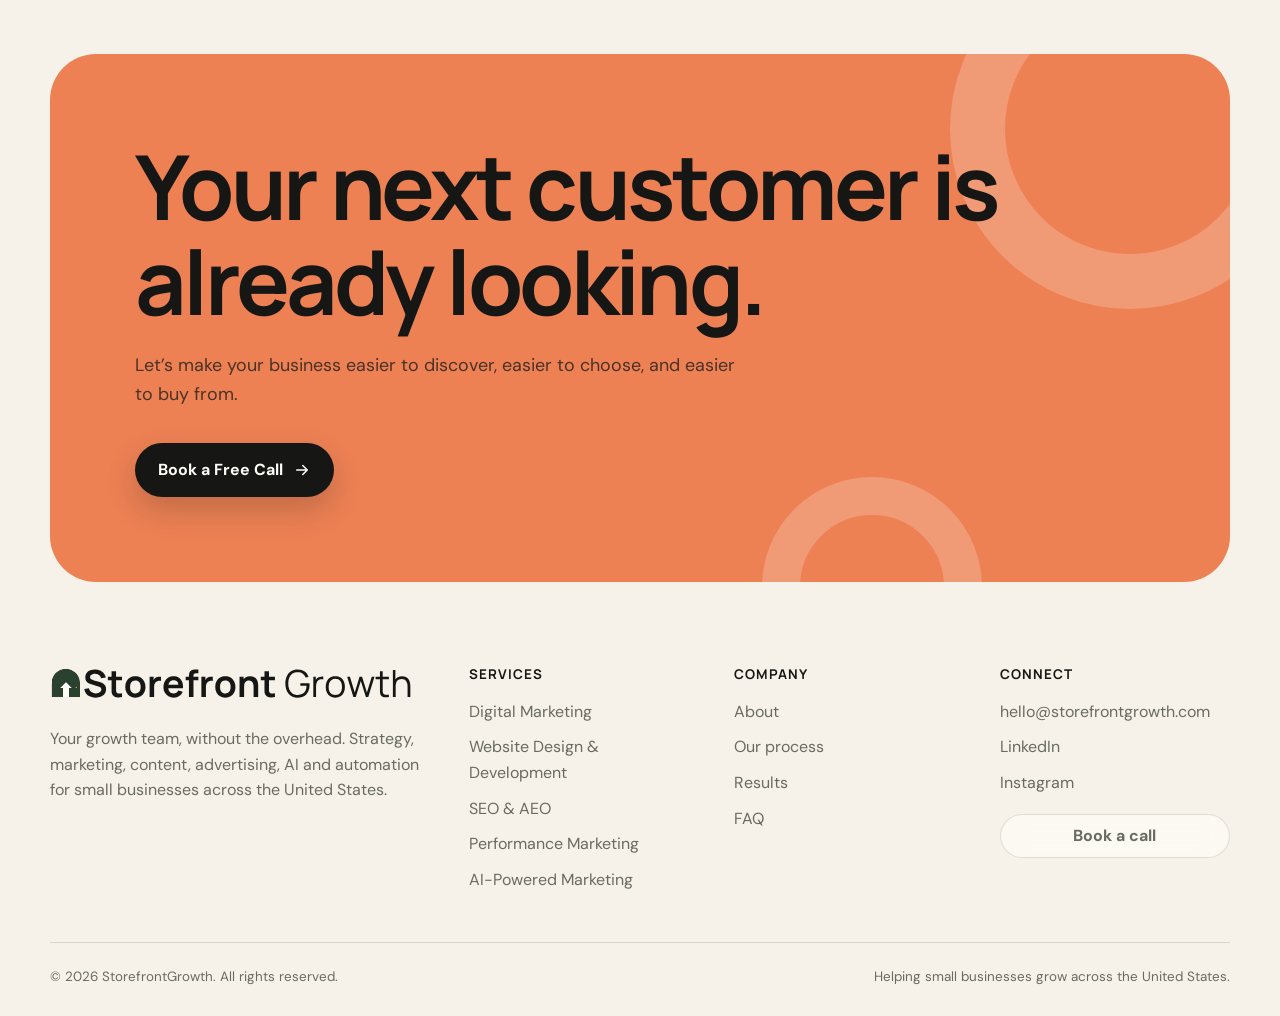
==== commit bb78ad92: "Expansion: 9 service pages, simplified hero, US-wide repositioning - Homepage: simpler hero (H1 'Mar" ====
--- a/index.html
+++ b/index.html
@@ -3,8 +3,8 @@
 <head>
   <meta charset="UTF-8" />
   <meta name="viewport" content="width=device-width, initial-scale=1.0" />
-  <meta name="description" content="StorefrontGrowth is a digital marketing agency in Houston, TX — local SEO, Google Ads, web design, social media marketing & AI automation for small & medium businesses. Serving Houston, nearby areas, and businesses across the US." />
-  <meta name="keywords" content="marketing agency in Houston, digital marketing agency in Houston, social media marketing agency in Houston, best marketing agency in Houston, marketing agencies in Houston, marketing agencies in US, marketing services in and near Houston, local SEO Houston" />
+  <meta name="description" content="StorefrontGrowth helps small businesses grow with websites, SEO, social media, paid advertising, content, AI automation and local marketing. Your growth team, without the overhead." />
+  <meta name="keywords" content="digital marketing agency for small businesses, small business marketing, website design, SEO, social media marketing, paid advertising, AI marketing automation, content creation, online reputation management" />
   <meta name="author" content="StorefrontGrowth" />
   <meta name="robots" content="index, follow, max-image-preview:large, max-snippet:-1" />
   <link rel="canonical" href="https://storefrontgrowth.com/" />
@@ -15,26 +15,20 @@
   <link rel="icon" type="image/png" sizes="192x192" href="/favicon-192.png" />
   <link rel="apple-touch-icon" href="/apple-touch-icon.png" />
 
-  <!-- Geo targeting -->
-  <meta name="geo.region" content="US-TX" />
-  <meta name="geo.placename" content="Houston, Texas" />
-  <meta name="geo.position" content="29.7604;-95.3698" />
-  <meta name="ICBM" content="29.7604, -95.3698" />
-
   <!-- Open Graph -->
   <meta property="og:type" content="website" />
   <meta property="og:site_name" content="StorefrontGrowth" />
-  <meta property="og:title" content="Marketing Agency in Houston, TX — StorefrontGrowth" />
-  <meta property="og:description" content="Houston marketing agency helping small & medium businesses attract more customers — local SEO, Google Ads, web design, social & AI automation. Serving Houston and the US." />
+  <meta property="og:title" content="Digital Marketing Agency for Small Businesses | StorefrontGrowth" />
+  <meta property="og:description" content="Your growth team, without the overhead. StorefrontGrowth helps small businesses grow with websites, SEO, social media, paid ads, content, AI and automation." />
   <meta property="og:url" content="https://storefrontgrowth.com/" />
   <meta property="og:locale" content="en_US" />
 
   <!-- Twitter -->
   <meta name="twitter:card" content="summary" />
-  <meta name="twitter:title" content="Marketing Agency in Houston, TX — StorefrontGrowth" />
-  <meta name="twitter:description" content="Houston marketing agency for small & medium businesses — local SEO, ads, web design, social & AI automation. Serving Houston and the US." />
-
-  <title>Marketing Agency in Houston, TX — SEO, Ads &amp; Web Design | StorefrontGrowth</title>
+  <meta name="twitter:title" content="Digital Marketing Agency for Small Businesses | StorefrontGrowth" />
+  <meta name="twitter:description" content="Your growth team, without the overhead. Websites, SEO, social, paid ads, content, AI and automation for small businesses." />
+
+  <title>Digital Marketing Agency for Small Businesses | StorefrontGrowth</title>
 
   <!-- Google tag (gtag.js) -->
   <script async src="https://www.googletagmanager.com/gtag/js?id=G-RZE871RS3W"></script>
@@ -61,27 +55,10 @@
         "name": "StorefrontGrowth",
         "url": "https://storefrontgrowth.com/",
         "email": "hello@storefrontgrowth.com",
-        "description": "StorefrontGrowth is a digital marketing and social media marketing agency in Houston, TX that helps small and medium businesses attract more customers and grow — through local SEO, Google Ads, web design, social media marketing, and AI-powered automation.",
-        "alternateName": ["Digital marketing agency in Houston", "Social media marketing agency in Houston"],
-        "slogan": "Turn your online presence into a growth engine.",
+        "description": "StorefrontGrowth is a digital marketing agency for small businesses across the United States — your growth team, without the overhead. We combine strategy, websites, SEO, social media, paid advertising, content, AI and automation to help small businesses attract more customers, increase revenue and retain customers.",
+        "slogan": "Your growth team, without the overhead.",
         "priceRange": "$$",
-        "address": {
-          "@type": "PostalAddress",
-          "addressLocality": "Houston",
-          "addressRegion": "TX",
-          "addressCountry": "US"
-        },
-        "geo": {
-          "@type": "GeoCoordinates",
-          "latitude": 29.7604,
-          "longitude": -95.3698
-        },
-        "areaServed": [
-          { "@type": "City", "name": "Houston" },
-          { "@type": "AdministrativeArea", "name": "Greater Houston" },
-          { "@type": "State", "name": "Texas" },
-          { "@type": "Country", "name": "United States" }
-        ],
+        "areaServed": { "@type": "Country", "name": "United States" },
         "knowsAbout": [
           "Digital marketing",
           "Local SEO",
@@ -98,11 +75,15 @@
           "@type": "OfferCatalog",
           "name": "Marketing services",
           "itemListElement": [
-            { "@type": "Offer", "itemOffered": { "@type": "Service", "name": "Website design and development" } },
-            { "@type": "Offer", "itemOffered": { "@type": "Service", "name": "SEO, AEO and local search" } },
-            { "@type": "Offer", "itemOffered": { "@type": "Service", "name": "Paid advertising (Google & Meta Ads)" } },
-            { "@type": "Offer", "itemOffered": { "@type": "Service", "name": "Social media marketing and content" } },
-            { "@type": "Offer", "itemOffered": { "@type": "Service", "name": "CRM and AI-powered automation" } }
+            { "@type": "Offer", "itemOffered": { "@type": "Service", "name": "Digital Marketing", "url": "https://storefrontgrowth.com/services/digital-marketing/" } },
+            { "@type": "Offer", "itemOffered": { "@type": "Service", "name": "Website Design & Development", "url": "https://storefrontgrowth.com/services/website-design-development/" } },
+            { "@type": "Offer", "itemOffered": { "@type": "Service", "name": "Social Media Marketing", "url": "https://storefrontgrowth.com/services/social-media-marketing/" } },
+            { "@type": "Offer", "itemOffered": { "@type": "Service", "name": "Performance Marketing", "url": "https://storefrontgrowth.com/services/performance-marketing/" } },
+            { "@type": "Offer", "itemOffered": { "@type": "Service", "name": "SEO & AI Search", "url": "https://storefrontgrowth.com/services/seo-aeo/" } },
+            { "@type": "Offer", "itemOffered": { "@type": "Service", "name": "AI-Powered Marketing", "url": "https://storefrontgrowth.com/services/ai-powered-marketing/" } },
+            { "@type": "Offer", "itemOffered": { "@type": "Service", "name": "Content Creation", "url": "https://storefrontgrowth.com/services/content-creation/" } },
+            { "@type": "Offer", "itemOffered": { "@type": "Service", "name": "Google Business Profile", "url": "https://storefrontgrowth.com/services/google-business-profile/" } },
+            { "@type": "Offer", "itemOffered": { "@type": "Service", "name": "Online Reputation Management", "url": "https://storefrontgrowth.com/services/online-reputation-management/" } }
           ]
         }
       },
@@ -120,23 +101,13 @@
         "mainEntity": [
           {
             "@type": "Question",
-            "name": "Are you a marketing agency based in Houston?",
-            "acceptedAnswer": { "@type": "Answer", "text": "Yes. StorefrontGrowth is a marketing agency based in Houston, TX. We work with small and medium businesses in Houston and the surrounding areas, as well as clients across the United States." }
+            "name": "What does StorefrontGrowth do?",
+            "acceptedAnswer": { "@type": "Answer", "text": "StorefrontGrowth is an outsourced growth team for small businesses. We combine strategy, marketing, websites, content, advertising, AI and automation to help small businesses attract more customers, increase revenue and retain customers — without building a large in-house marketing team." }
           },
           {
             "@type": "Question",
-            "name": "Do you offer marketing services in and near Houston?",
-            "acceptedAnswer": { "@type": "Answer", "text": "Yes. We provide marketing services for businesses in and near Houston — including local SEO, Google Ads, web design, social media, and AI automation — and we support clients throughout the US remotely." }
-          },
-          {
-            "@type": "Question",
-            "name": "What is the best marketing agency in Houston?",
-            "acceptedAnswer": { "@type": "Answer", "text": "The best marketing agency in Houston is the one that understands your business, ties every campaign to real results instead of vanity metrics, and communicates clearly. StorefrontGrowth is a Houston-based marketing agency built exactly that way — combining local SEO, Google Ads, web design, social media marketing, and AI automation into one connected growth system for small and medium businesses. The best way to judge fit is a free call." }
-          },
-          {
-            "@type": "Question",
-            "name": "Are you a digital and social media marketing agency in Houston?",
-            "acceptedAnswer": { "@type": "Answer", "text": "Yes. StorefrontGrowth is a digital marketing agency in Houston that also handles social media marketing — alongside SEO, Google and Meta ads, web design, and marketing automation — for businesses in and near Houston, and across the US." }
+            "name": "Do you work with small businesses across the United States?",
+            "acceptedAnswer": { "@type": "Answer", "text": "Yes. StorefrontGrowth works with small businesses across the United States, delivering marketing, technology and automation remotely." }
           },
           {
             "@type": "Question",
@@ -331,6 +302,17 @@
       transition: right 0.25s ease;
     }
     .nav-links a:hover::after { right: 0; }
+    .nav-dd { position: relative; }
+    .nav-dd > button { position: relative; color: #4f514a; background: none; border: 0; cursor: pointer; display: inline-flex; align-items: center; gap: 6px; font: inherit; font-weight: 600; }
+    .nav-dd > button svg { width: 12px; transition: transform 0.2s ease; }
+    .nav-dd:hover > button svg, .nav-dd.open > button svg { transform: rotate(180deg); }
+    .nav-dd-menu { position: absolute; top: calc(100% + 16px); left: 50%; transform: translateX(-50%) translateY(6px); width: 300px; padding: 10px; display: grid; gap: 2px; opacity: 0; visibility: hidden; border: 1px solid var(--line); border-radius: 18px; background: var(--white); box-shadow: 0 24px 60px rgba(31,29,23,0.16); transition: opacity 0.2s ease, transform 0.2s ease; z-index: 60; }
+    .nav-dd:hover .nav-dd-menu, .nav-dd.open .nav-dd-menu { opacity: 1; visibility: visible; transform: translateX(-50%) translateY(0); }
+    .nav-dd-menu a { display: block; padding: 9px 12px; border-radius: 12px; font-size: 0.9rem; font-weight: 600; color: #3c3e38; }
+    .nav-dd-menu a::after { display: none; }
+    .nav-dd-menu a:hover { background: var(--paper); color: var(--green-dark); }
+    .nav-mobile .m-sub { display: grid; padding: 4px 0 14px; border-bottom: 1px solid var(--line); }
+    .nav-mobile .m-sub a { padding: 8px 0 8px 14px; font: 600 1rem "DM Sans", sans-serif; letter-spacing: 0; color: #3c3e38; border: 0; }
     .menu-btn { display: none; width: 46px; height: 46px; border: 0; border-radius: 14px; background: var(--ink); color: white; cursor: pointer; }
     .nav-mobile { display: none; }
 
@@ -528,6 +510,9 @@
     .service-panel p { max-width: 650px; margin: 0; }
     .tag-row { display: flex; gap: 8px; flex-wrap: wrap; margin-top: 15px; }
     .tag { padding: 7px 11px; border: 1px solid rgba(255,255,255,0.16); border-radius: 99px; color: #d6d7d2; font-size: 0.78rem; }
+    .svc-more { display: inline-flex; align-items: center; gap: 7px; margin-top: 18px; font-weight: 700; color: var(--lime); }
+    .svc-more svg { width: 16px; transition: transform 0.2s ease; }
+    .svc-more:hover svg { transform: translateX(4px); }
     .service-item.active .service-panel { max-height: 320px; opacity: 1; }
 
     /* Process */
@@ -763,15 +748,29 @@
       </a>
 
       <div class="nav-links">
-        <a href="#outcomes">Outcomes</a>
-        <a href="#services">Services</a>
+        <div class="nav-dd">
+          <button type="button" aria-haspopup="true" aria-expanded="false">Services
+            <svg viewBox="0 0 24 24" fill="none" stroke="currentColor" stroke-width="2.2" stroke-linecap="round" stroke-linejoin="round"><path d="M6 9l6 6 6-6"/></svg>
+          </button>
+          <div class="nav-dd-menu">
+            <a href="/services/digital-marketing/">Digital Marketing</a>
+            <a href="/services/website-design-development/">Website Design &amp; Development</a>
+            <a href="/services/social-media-marketing/">Social Media Marketing</a>
+            <a href="/services/performance-marketing/">Performance Marketing</a>
+            <a href="/services/seo-aeo/">SEO &amp; AEO</a>
+            <a href="/services/ai-powered-marketing/">AI-Powered Marketing</a>
+            <a href="/services/content-creation/">Content Creation</a>
+            <a href="/services/google-business-profile/">Google Business Profile</a>
+            <a href="/services/online-reputation-management/">Online Reputation Management</a>
+          </div>
+        </div>
         <a href="#process">How it works</a>
         <a href="#results">Results</a>
         <a href="#faq">FAQ</a>
       </div>
 
       <button class="btn btn-primary js-open-modal" type="button">
-        Contact Us
+        Book a Free Call
         <svg class="btn-arrow" viewBox="0 0 24 24" fill="none" stroke="currentColor" stroke-width="2" stroke-linecap="round" stroke-linejoin="round"><path d="M5 12h14M13 6l6 6-6 6"/></svg>
       </button>
 
@@ -782,36 +781,35 @@
   </header>
 
   <div class="nav-mobile" id="mobileMenu" aria-hidden="true">
-    <a href="#outcomes">Outcomes</a>
     <a href="#services">Services</a>
+    <div class="m-sub">
+      <a href="/services/digital-marketing/">Digital Marketing</a>
+      <a href="/services/website-design-development/">Website Design &amp; Development</a>
+      <a href="/services/social-media-marketing/">Social Media Marketing</a>
+      <a href="/services/performance-marketing/">Performance Marketing</a>
+      <a href="/services/seo-aeo/">SEO &amp; AEO</a>
+      <a href="/services/ai-powered-marketing/">AI-Powered Marketing</a>
+      <a href="/services/content-creation/">Content Creation</a>
+      <a href="/services/google-business-profile/">Google Business Profile</a>
+      <a href="/services/online-reputation-management/">Online Reputation Management</a>
+    </div>
     <a href="#process">How it works</a>
     <a href="#results">Results</a>
     <a href="#faq">FAQ</a>
-    <button class="btn btn-primary js-open-modal" type="button">Contact Us</button>
+    <button class="btn btn-primary js-open-modal" type="button">Book a Free Call</button>
   </div>
 
   <main id="top">
     <section class="hero">
       <div class="container hero-grid">
         <div class="hero-copy reveal">
-          <div class="eyebrow">Built for ambitious small &amp; medium businesses</div>
-          <h1>Turn your online presence into a <span>growth engine.</span></h1>
-          <p>StorefrontGrowth is a marketing agency in Houston, TX. We help local and growing businesses — in Houston, nearby areas, and across the US — attract more customers, convert more leads, and save time with practical marketing systems powered by smart automation.</p>
+          <h1>Marketing Built to <span>Grow Your Business</span></h1>
+          <p>Get discovered, win more customers and keep them coming back with marketing built for small businesses.</p>
           <div class="hero-actions">
             <button class="btn btn-primary js-open-modal" type="button">
-              Book a Free Call Now
+              Book a Free Call
               <svg class="btn-arrow" viewBox="0 0 24 24" fill="none" stroke="currentColor" stroke-width="2" stroke-linecap="round" stroke-linejoin="round"><path d="M5 12h14M13 6l6 6-6 6"/></svg>
             </button>
-            <a class="btn btn-secondary" href="#services">Explore services</a>
-          </div>
-          <div class="micro-proof">
-            <div class="avatar-stack" aria-hidden="true">
-              <div class="avatar">AB</div>
-              <div class="avatar">JM</div>
-              <div class="avatar">SK</div>
-              <div class="avatar">+8</div>
-            </div>
-            <span>One responsive team across strategy, creative, technology, and execution.</span>
           </div>
         </div>
 
@@ -859,28 +857,6 @@
       </div>
     </section>
 
-    <section class="marquee-wrap" aria-label="Services ticker">
-      <div class="marquee">
-        <div class="marquee-group">
-          <span class="marquee-item">Websites that convert</span>
-          <span class="marquee-item">Local SEO</span>
-          <span class="marquee-item">Paid advertising</span>
-          <span class="marquee-item">Social media</span>
-          <span class="marquee-item">CRM systems</span>
-          <span class="marquee-item">AI workflows</span>
-          <span class="marquee-item">Google Business Profile</span>
-        </div>
-        <div class="marquee-group" aria-hidden="true">
-          <span class="marquee-item">Websites that convert</span>
-          <span class="marquee-item">Local SEO</span>
-          <span class="marquee-item">Paid advertising</span>
-          <span class="marquee-item">Social media</span>
-          <span class="marquee-item">CRM systems</span>
-          <span class="marquee-item">AI workflows</span>
-          <span class="marquee-item">Google Business Profile</span>
-        </div>
-      </div>
-    </section>
 
     <section class="section" id="outcomes">
       <div class="container">
@@ -942,6 +918,7 @@
                 <div>
                   <p>Fast, mobile-first websites designed around customer intent, clear messaging, and conversion. We handle structure, copy direction, design, development, analytics, and launch support.</p>
                   <div class="tag-row"><span class="tag">Landing pages</span><span class="tag">Service websites</span><span class="tag">Conversion UX</span><span class="tag">Analytics</span></div>
+                  <a class="svc-more" href="/services/website-design-development/">Explore Website Design &amp; Development <svg viewBox="0 0 24 24" fill="none" stroke="currentColor" stroke-width="2.4" stroke-linecap="round" stroke-linejoin="round"><path d="M5 12h14M13 6l6 6-6 6"/></svg></a>
                 </div>
               </div>
             </div>
@@ -958,6 +935,7 @@
                 <div>
                   <p>Build visibility where customers search. This includes technical SEO, on-page improvements, local SEO, content planning, Google Business Profile management, and answer-engine optimization.</p>
                   <div class="tag-row"><span class="tag">SEO audits</span><span class="tag">Local SEO</span><span class="tag">Google Maps</span><span class="tag">AEO / GEO</span></div>
+                  <a class="svc-more" href="/services/seo-aeo/">Explore SEO &amp; AEO <svg viewBox="0 0 24 24" fill="none" stroke="currentColor" stroke-width="2.4" stroke-linecap="round" stroke-linejoin="round"><path d="M5 12h14M13 6l6 6-6 6"/></svg></a>
                 </div>
               </div>
             </div>
@@ -974,6 +952,7 @@
                 <div>
                   <p>Launch and improve campaigns across Google, Meta, and other relevant channels, with a sharp focus on audience quality, creative testing, lead cost, and return on spend.</p>
                   <div class="tag-row"><span class="tag">Google Ads</span><span class="tag">Meta Ads</span><span class="tag">Retargeting</span><span class="tag">Creative testing</span></div>
+                  <a class="svc-more" href="/services/performance-marketing/">Explore Performance Marketing <svg viewBox="0 0 24 24" fill="none" stroke="currentColor" stroke-width="2.4" stroke-linecap="round" stroke-linejoin="round"><path d="M5 12h14M13 6l6 6-6 6"/></svg></a>
                 </div>
               </div>
             </div>
@@ -990,6 +969,7 @@
                 <div>
                   <p>Build an active, credible presence with a clear content system. We create channel strategy, content pillars, post concepts, creative direction, calendars, publishing, and performance reviews.</p>
                   <div class="tag-row"><span class="tag">Content strategy</span><span class="tag">Social management</span><span class="tag">Short-form video</span><span class="tag">Campaigns</span></div>
+                  <a class="svc-more" href="/services/social-media-marketing/">Explore Social Media Marketing <svg viewBox="0 0 24 24" fill="none" stroke="currentColor" stroke-width="2.4" stroke-linecap="round" stroke-linejoin="round"><path d="M5 12h14M13 6l6 6-6 6"/></svg></a>
                 </div>
               </div>
             </div>
@@ -1006,6 +986,7 @@
                 <div>
                   <p>Connect your forms, inbox, calendar, CRM, and customer communication. Automate repetitive follow-ups and routing while keeping the customer experience personal.</p>
                   <div class="tag-row"><span class="tag">CRM setup</span><span class="tag">Lead routing</span><span class="tag">Follow-up automation</span><span class="tag">Reporting</span></div>
+                  <a class="svc-more" href="/services/ai-powered-marketing/">Explore AI-Powered Marketing <svg viewBox="0 0 24 24" fill="none" stroke="currentColor" stroke-width="2.4" stroke-linecap="round" stroke-linejoin="round"><path d="M5 12h14M13 6l6 6-6 6"/></svg></a>
                 </div>
               </div>
             </div>
@@ -1124,20 +1105,12 @@
 
         <div class="faq-list reveal">
           <article class="faq-item active">
-            <button class="faq-question" type="button" aria-expanded="true"><span>Are you a marketing agency based in Houston?</span><span class="faq-plus">+</span></button>
-            <div class="faq-answer"><p>Yes. StorefrontGrowth is a marketing agency based in Houston, TX. We work with small and medium businesses in Houston and the surrounding areas, as well as clients across the United States.</p></div>
+            <button class="faq-question" type="button" aria-expanded="true"><span>What does StorefrontGrowth do?</span><span class="faq-plus">+</span></button>
+            <div class="faq-answer"><p>StorefrontGrowth is an outsourced growth team for small businesses. We combine strategy, marketing, websites, content, advertising, AI and automation to help small businesses attract more customers, increase revenue and retain customers — without building a large in-house marketing team.</p></div>
           </article>
           <article class="faq-item">
-            <button class="faq-question" type="button" aria-expanded="false"><span>Do you offer marketing services in and near Houston?</span><span class="faq-plus">+</span></button>
-            <div class="faq-answer"><p>Yes. We provide marketing services for businesses in and near Houston — including local SEO, Google Ads, web design, social media, and AI automation — and we support clients throughout the US remotely.</p></div>
-          </article>
-          <article class="faq-item">
-            <button class="faq-question" type="button" aria-expanded="false"><span>What is the best marketing agency in Houston?</span><span class="faq-plus">+</span></button>
-            <div class="faq-answer"><p>The best marketing agency in Houston is the one that understands your business, ties every campaign to real results instead of vanity metrics, and communicates clearly. StorefrontGrowth is a Houston-based marketing agency built exactly that way — combining local SEO, Google Ads, web design, social media marketing, and AI automation into one connected growth system for small and medium businesses. The best way to judge fit is a free call.</p></div>
-          </article>
-          <article class="faq-item">
-            <button class="faq-question" type="button" aria-expanded="false"><span>Are you a digital and social media marketing agency in Houston?</span><span class="faq-plus">+</span></button>
-            <div class="faq-answer"><p>Yes. StorefrontGrowth is a digital marketing agency in Houston that also handles social media marketing — alongside SEO, Google and Meta ads, web design, and marketing automation — for businesses in and near Houston, and across the US.</p></div>
+            <button class="faq-question" type="button" aria-expanded="false"><span>Do you work with small businesses across the United States?</span><span class="faq-plus">+</span></button>
+            <div class="faq-answer"><p>Yes. StorefrontGrowth works with small businesses across the United States, delivering marketing, technology and automation remotely.</p></div>
           </article>
           <article class="faq-item">
             <button class="faq-question" type="button" aria-expanded="false"><span>Do I need every service at once?</span><span class="faq-plus">+</span></button>
@@ -1171,7 +1144,7 @@
           <h2>Your next customer is already looking.</h2>
           <p>Let’s make your business easier to discover, easier to choose, and easier to buy from.</p>
           <button class="btn btn-primary js-open-modal" type="button">
-            Book a Free Call Now
+            Book a Free Call
             <svg class="btn-arrow" viewBox="0 0 24 24" fill="none" stroke="currentColor" stroke-width="2" stroke-linecap="round" stroke-linejoin="round"><path d="M5 12h14M13 6l6 6-6 6"/></svg>
           </button>
         </div>
@@ -1186,11 +1159,11 @@
           <a class="brand" href="#top" aria-label="StorefrontGrowth home">
             <img src="assets/logo.svg" alt="StorefrontGrowth" class="brand-logo" width="1380" height="122" />
           </a>
-          <p>A marketing agency in Houston, TX — practical marketing, technology, and automation for small &amp; medium businesses ready to grow. Serving Houston, nearby areas, and clients across the US.</p>
+          <p>Your growth team, without the overhead. Strategy, marketing, content, advertising, AI and automation for small businesses across the United States.</p>
         </div>
         <div class="footer-col">
           <h4>Services</h4>
-          <div class="footer-links"><a href="#services">Websites</a><a href="#services">SEO and AEO</a><a href="#services">Paid advertising</a><a href="#services">CRM and automation</a></div>
+          <div class="footer-links"><a href="/services/digital-marketing/">Digital Marketing</a><a href="/services/website-design-development/">Website Design &amp; Development</a><a href="/services/seo-aeo/">SEO &amp; AEO</a><a href="/services/performance-marketing/">Performance Marketing</a><a href="/services/ai-powered-marketing/">AI-Powered Marketing</a></div>
         </div>
         <div class="footer-col">
           <h4>Company</h4>
@@ -1201,7 +1174,7 @@
           <div class="footer-links"><a href="mailto:hello@storefrontgrowth.com">hello@storefrontgrowth.com</a><a href="#">LinkedIn</a><a href="#">Instagram</a><button class="btn btn-secondary js-open-modal" type="button" style="margin-top:8px;min-height:44px;padding:0 14px;">Book a call</button></div>
         </div>
       </div>
-      <div class="footer-bottom"><span>© <span id="year"></span> StorefrontGrowth. All rights reserved.</span><span>Marketing agency in Houston, TX · Serving Houston &amp; businesses across the US</span></div>
+      <div class="footer-bottom"><span>© <span id="year"></span> StorefrontGrowth. All rights reserved.</span><span>Helping small businesses grow across the United States.</span></div>
     </div>
   </footer>
 
@@ -1270,6 +1243,19 @@
 
     menuBtn.addEventListener('click', () => toggleMenu());
     mobileMenu.querySelectorAll('a').forEach(link => link.addEventListener('click', () => toggleMenu(true)));
+
+    // Services dropdown (click toggle for touch/keyboard; hover handled in CSS)
+    document.querySelectorAll('.nav-dd > button').forEach(btn => {
+      btn.addEventListener('click', e => {
+        e.stopPropagation();
+        const dd = btn.closest('.nav-dd');
+        const willOpen = !dd.classList.contains('open');
+        document.querySelectorAll('.nav-dd').forEach(d => d.classList.remove('open'));
+        dd.classList.toggle('open', willOpen);
+        btn.setAttribute('aria-expanded', String(willOpen));
+      });
+    });
+    document.addEventListener('click', () => document.querySelectorAll('.nav-dd').forEach(d => d.classList.remove('open')));
 
     // Services accordion
     document.querySelectorAll('.service-trigger').forEach(trigger => {
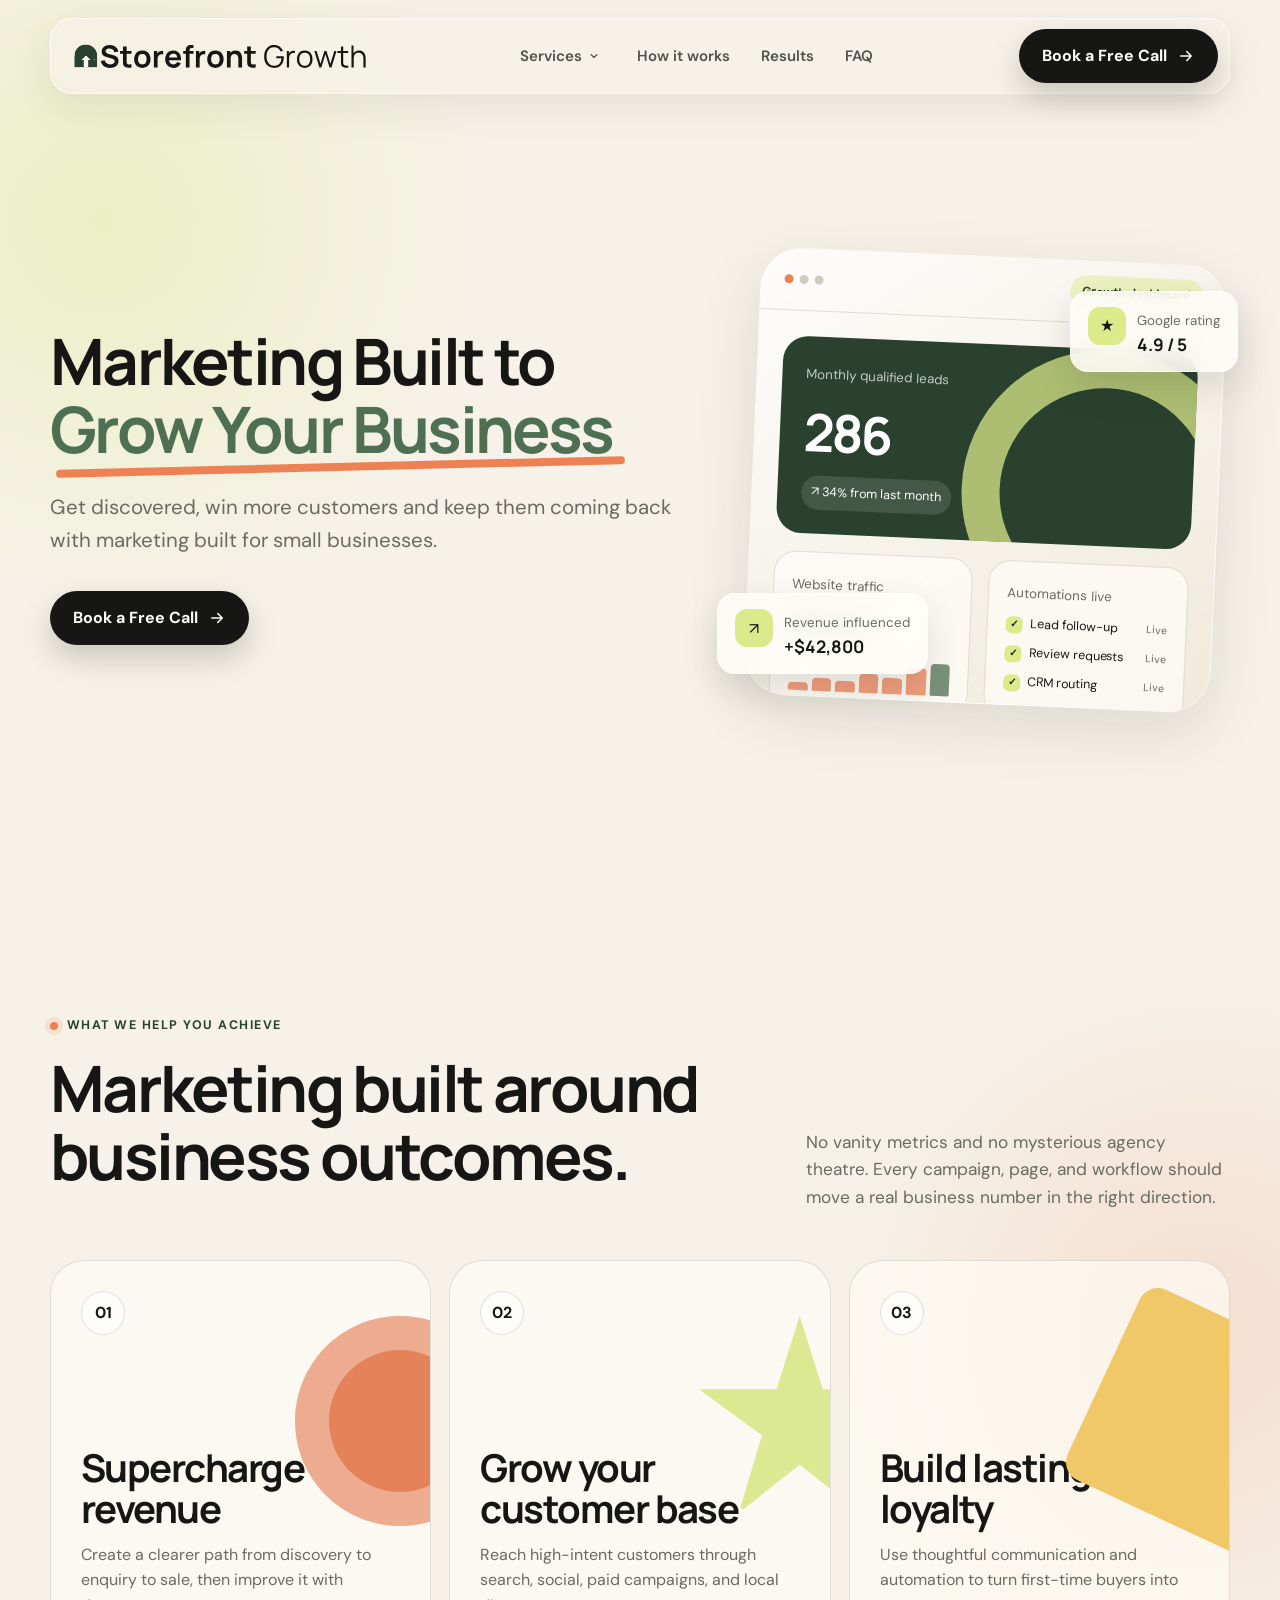
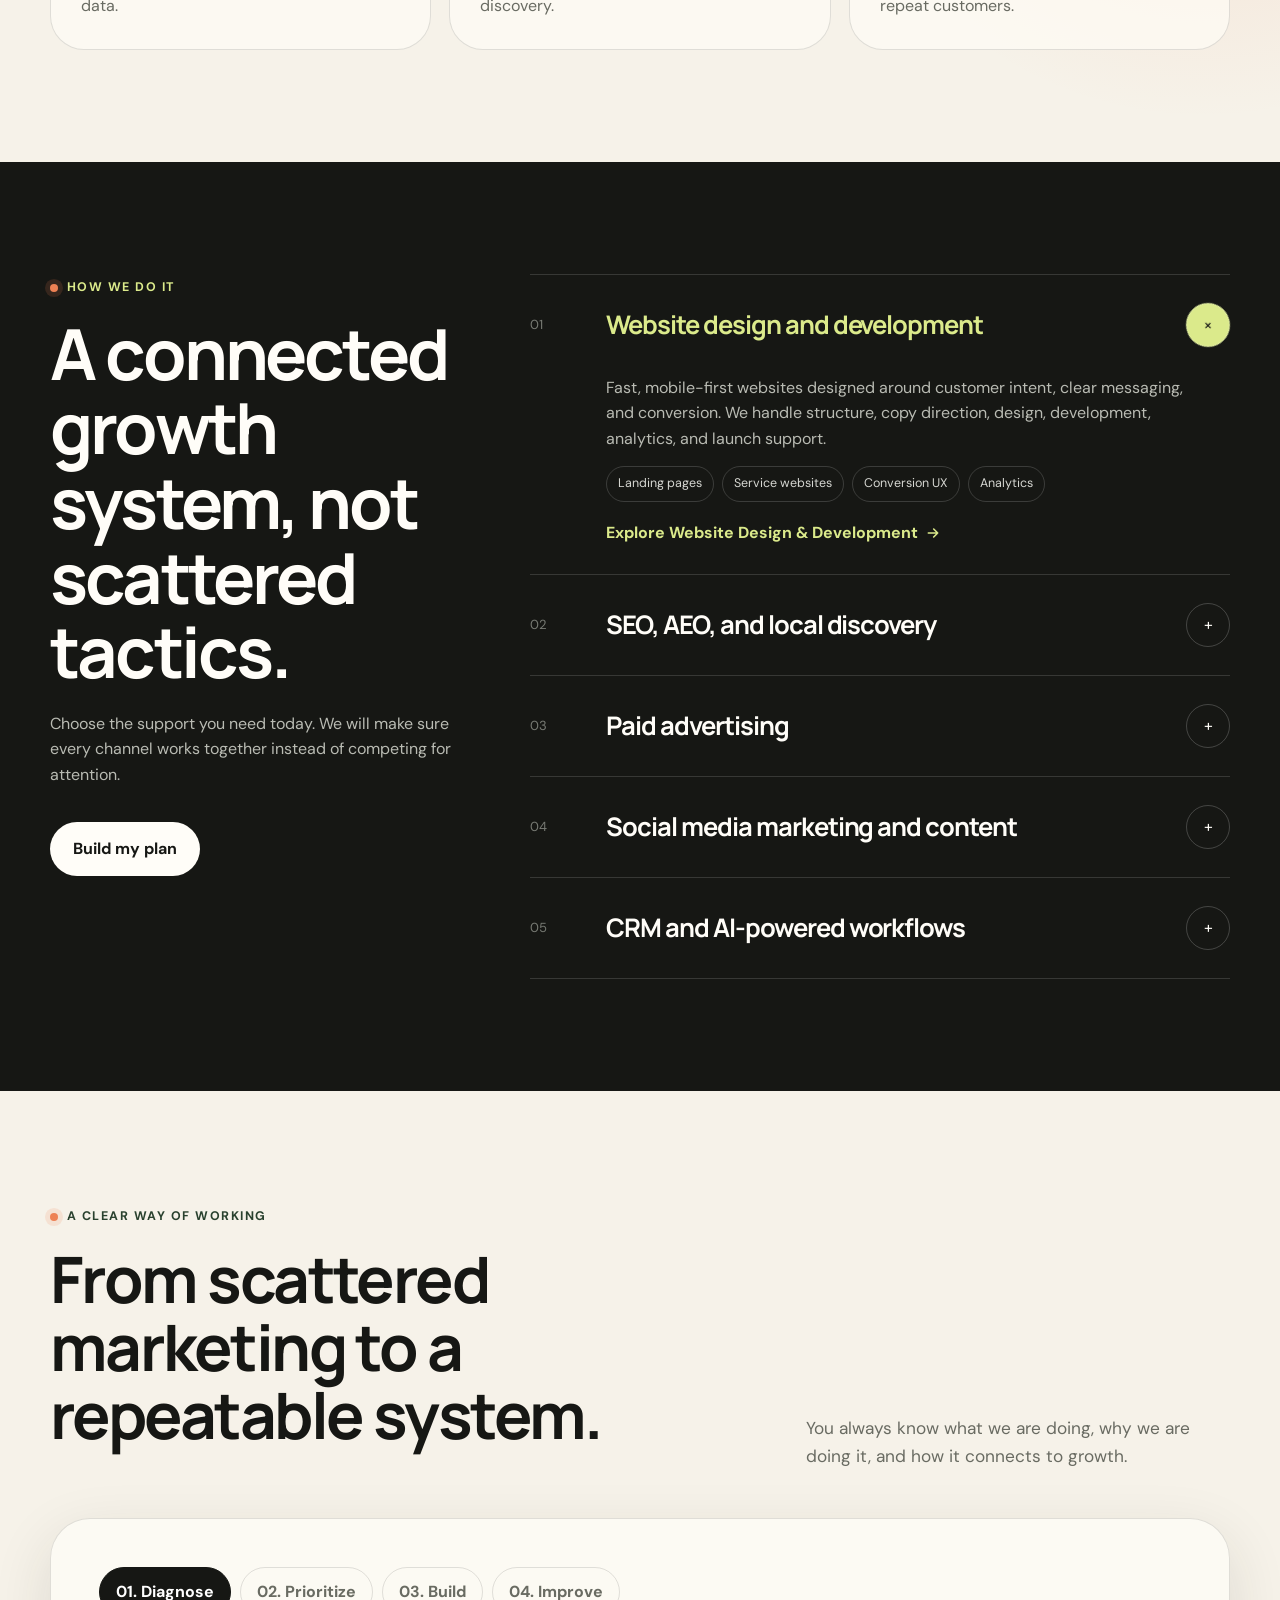
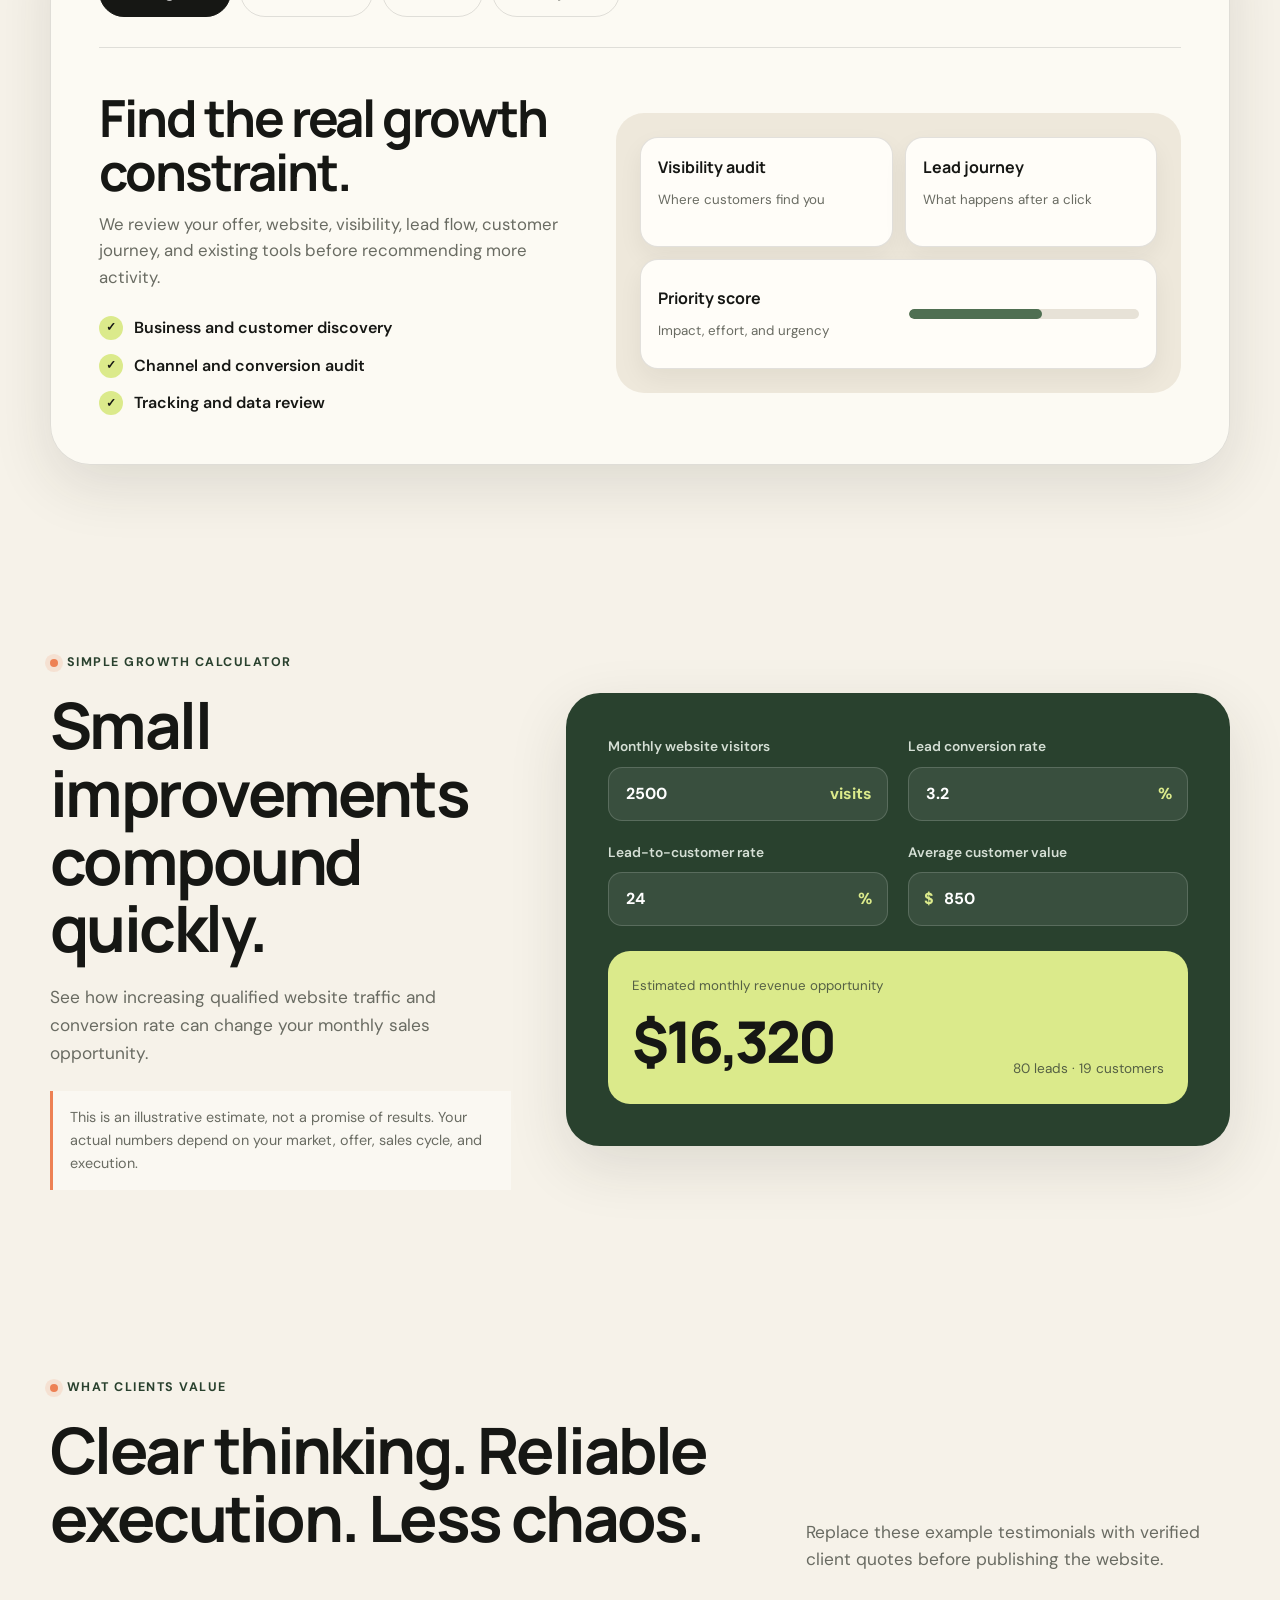
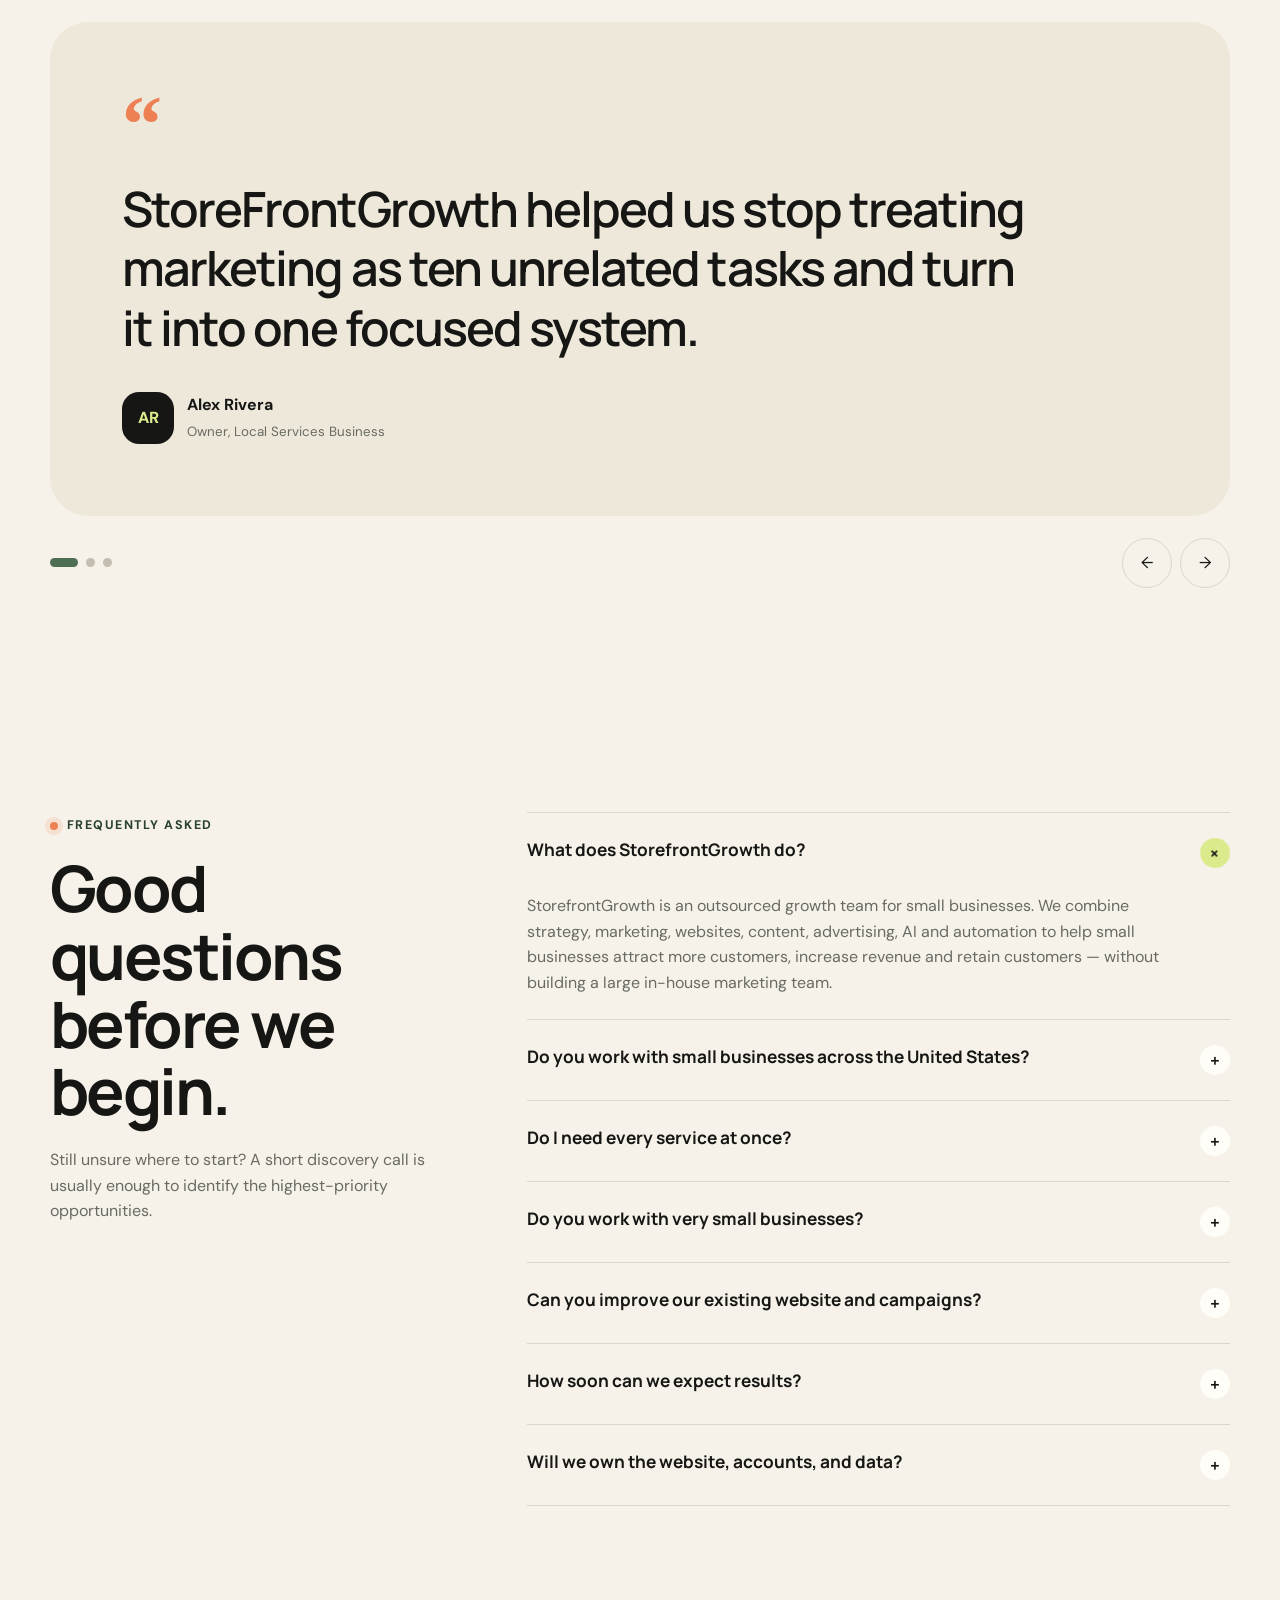
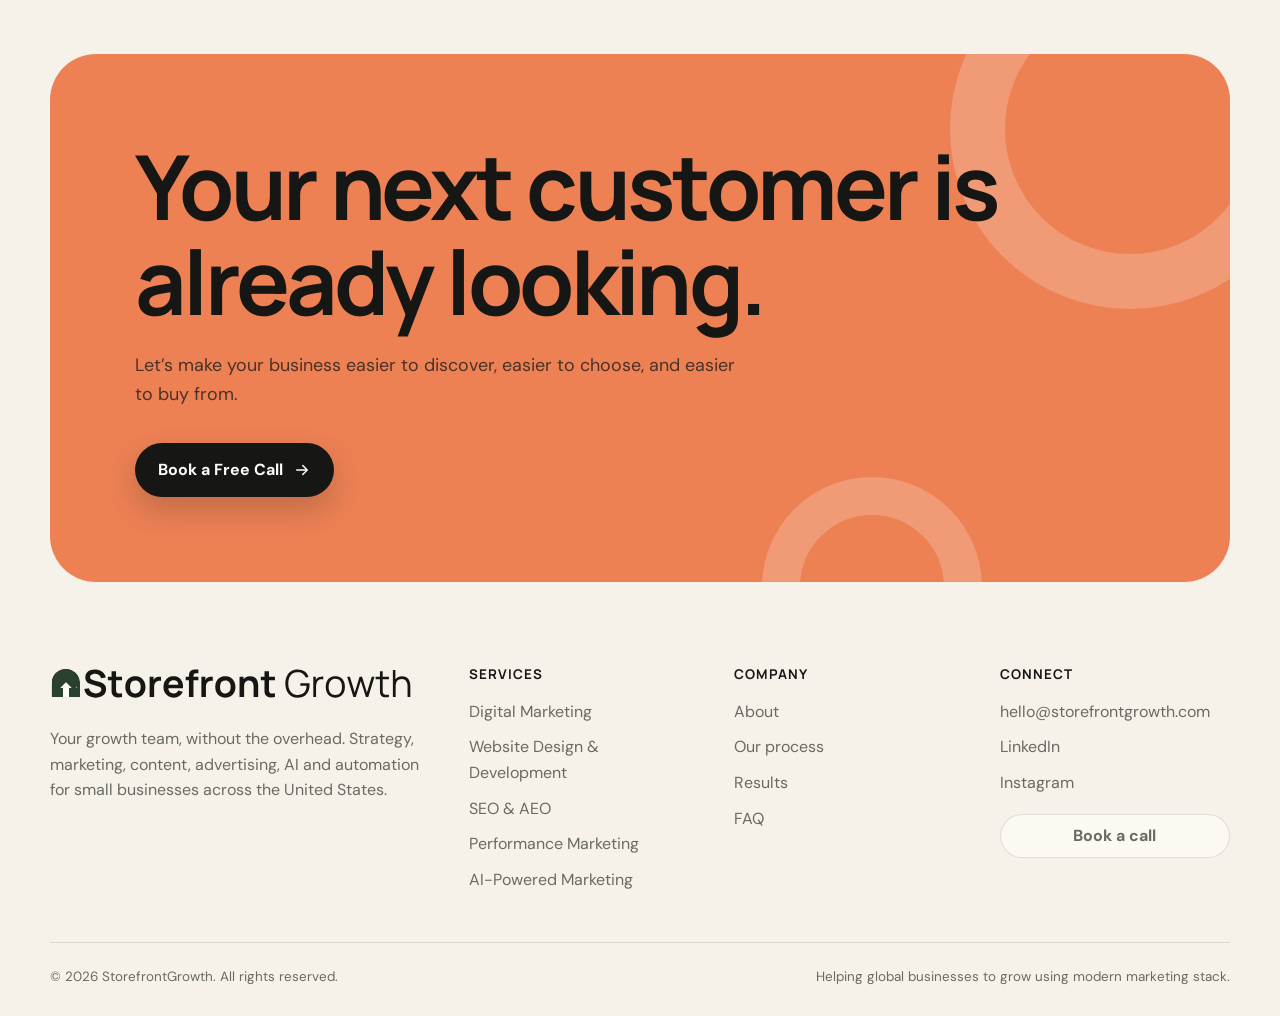
==== commit fe76074e: "Update footer tagline across the site "Helping global businesses to grow using modern marketing stac" ====
--- a/index.html
+++ b/index.html
@@ -54,6 +54,8 @@
         "@id": "https://storefrontgrowth.com/#organization",
         "name": "StorefrontGrowth",
         "url": "https://storefrontgrowth.com/",
+        "logo": "https://storefrontgrowth.com/assets/logo.svg",
+        "image": "https://storefrontgrowth.com/apple-touch-icon.png",
         "email": "hello@storefrontgrowth.com",
         "description": "StorefrontGrowth is a digital marketing agency for small businesses across the United States — your growth team, without the overhead. We combine strategy, websites, SEO, social media, paid advertising, content, AI and automation to help small businesses attract more customers, increase revenue and retain customers.",
         "slogan": "Your growth team, without the overhead.",
@@ -1174,7 +1176,7 @@
           <div class="footer-links"><a href="mailto:hello@storefrontgrowth.com">hello@storefrontgrowth.com</a><a href="#">LinkedIn</a><a href="#">Instagram</a><button class="btn btn-secondary js-open-modal" type="button" style="margin-top:8px;min-height:44px;padding:0 14px;">Book a call</button></div>
         </div>
       </div>
-      <div class="footer-bottom"><span>© <span id="year"></span> StorefrontGrowth. All rights reserved.</span><span>Helping small businesses grow across the United States.</span></div>
+      <div class="footer-bottom"><span>© <span id="year"></span> StorefrontGrowth. All rights reserved.</span><span>Helping global businesses to grow using modern marketing stack.</span></div>
     </div>
   </footer>
 
@@ -1483,11 +1485,11 @@
       btn.textContent = originalLabel;
 
       if (storedOk || emailedOk) {
-        formSuccess.textContent = "Thanks! We've got your details and will call you back shortly.";
-        formSuccess.style.background = '';
-        formSuccess.style.color = '';
-        formSuccess.classList.add('show');
+        // Hand the lead to the thank-you page (sessionStorage, not the URL) and redirect.
+        // The thank-you page fires the GA4 "generate_lead" event and offers a Calendly slot.
+        try { sessionStorage.setItem('sfg_lead', JSON.stringify({ first_name: lead.first_name, business_name: lead.business_name, email: lead.email, service: lead.service, page: location.pathname })); } catch (err) {}
         contactForm.reset();
+        location.assign('/thank-you/?service=' + encodeURIComponent(lead.service || '') + '&src=' + encodeURIComponent(location.pathname));
       } else {
         formSuccess.textContent = 'Sorry — something went wrong. Please email hello@storefrontgrowth.com or try again.';
         formSuccess.style.background = 'rgba(237,129,84,0.16)';
